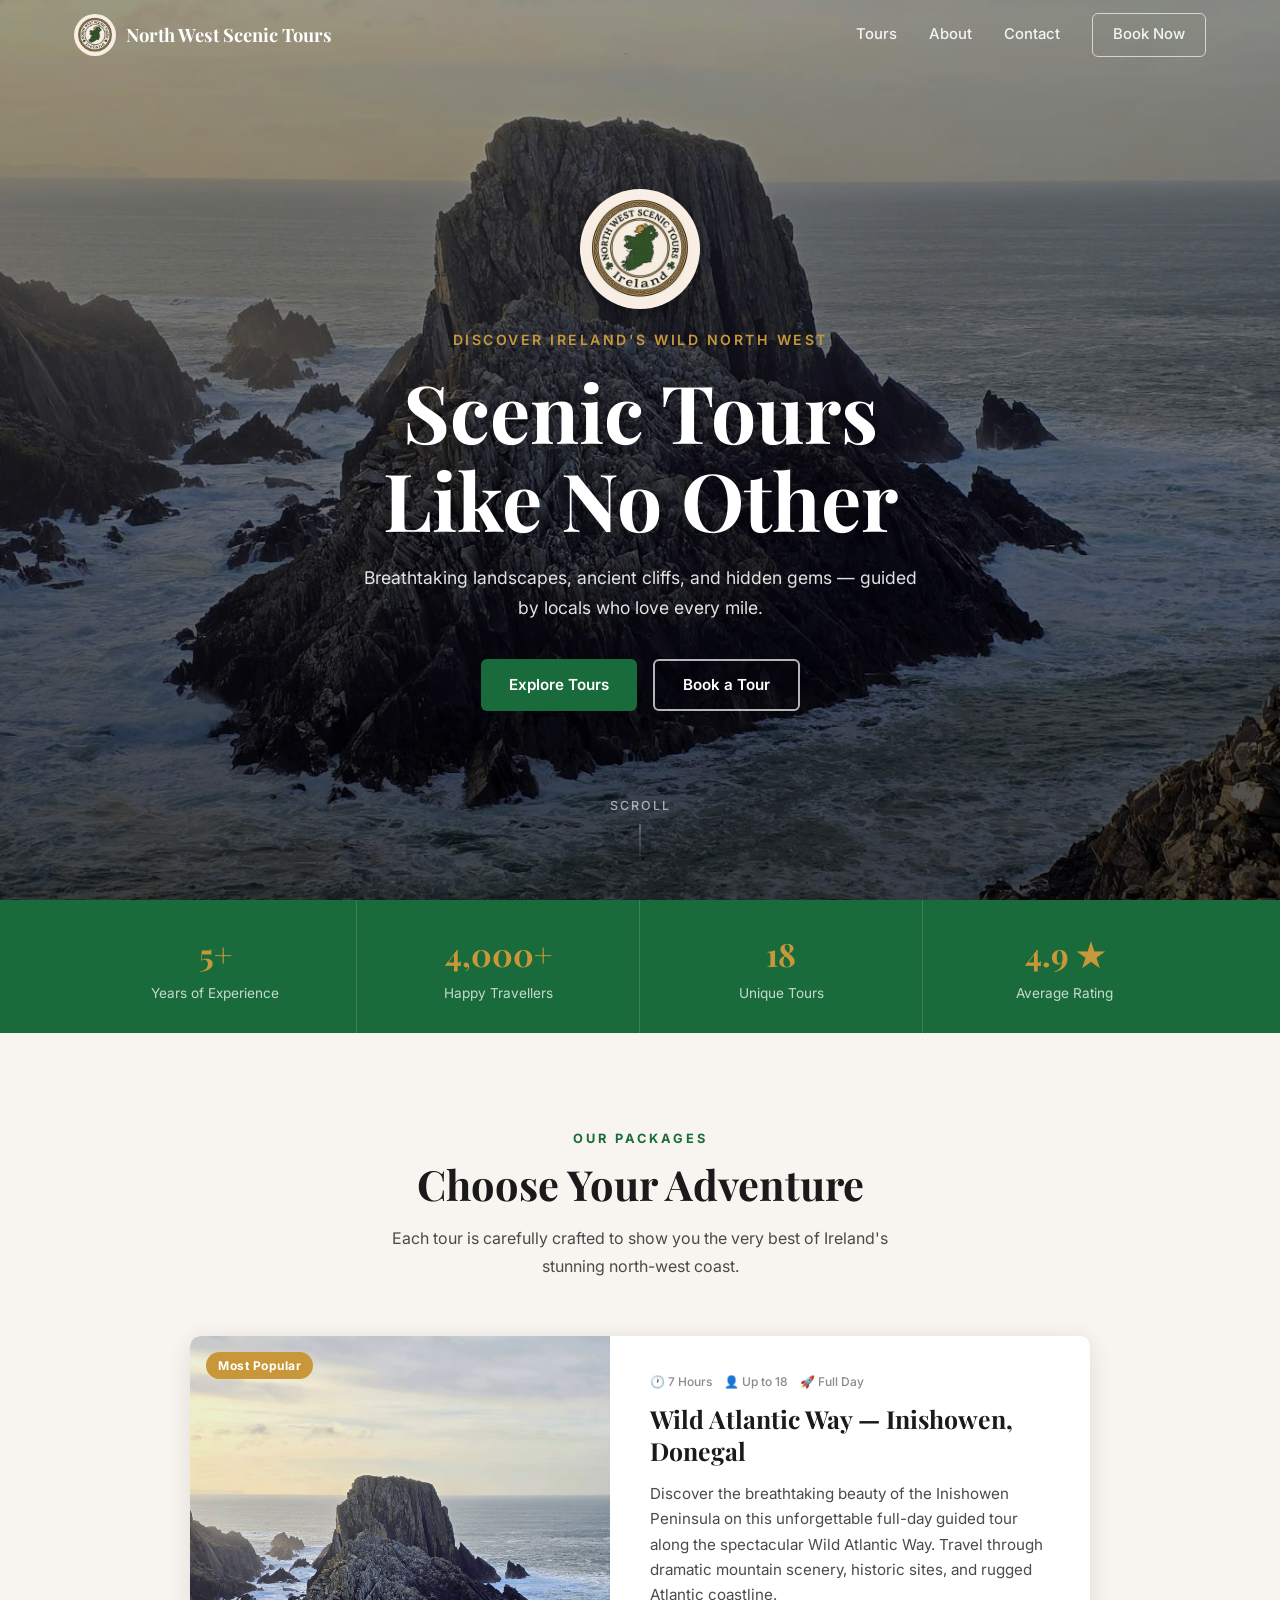
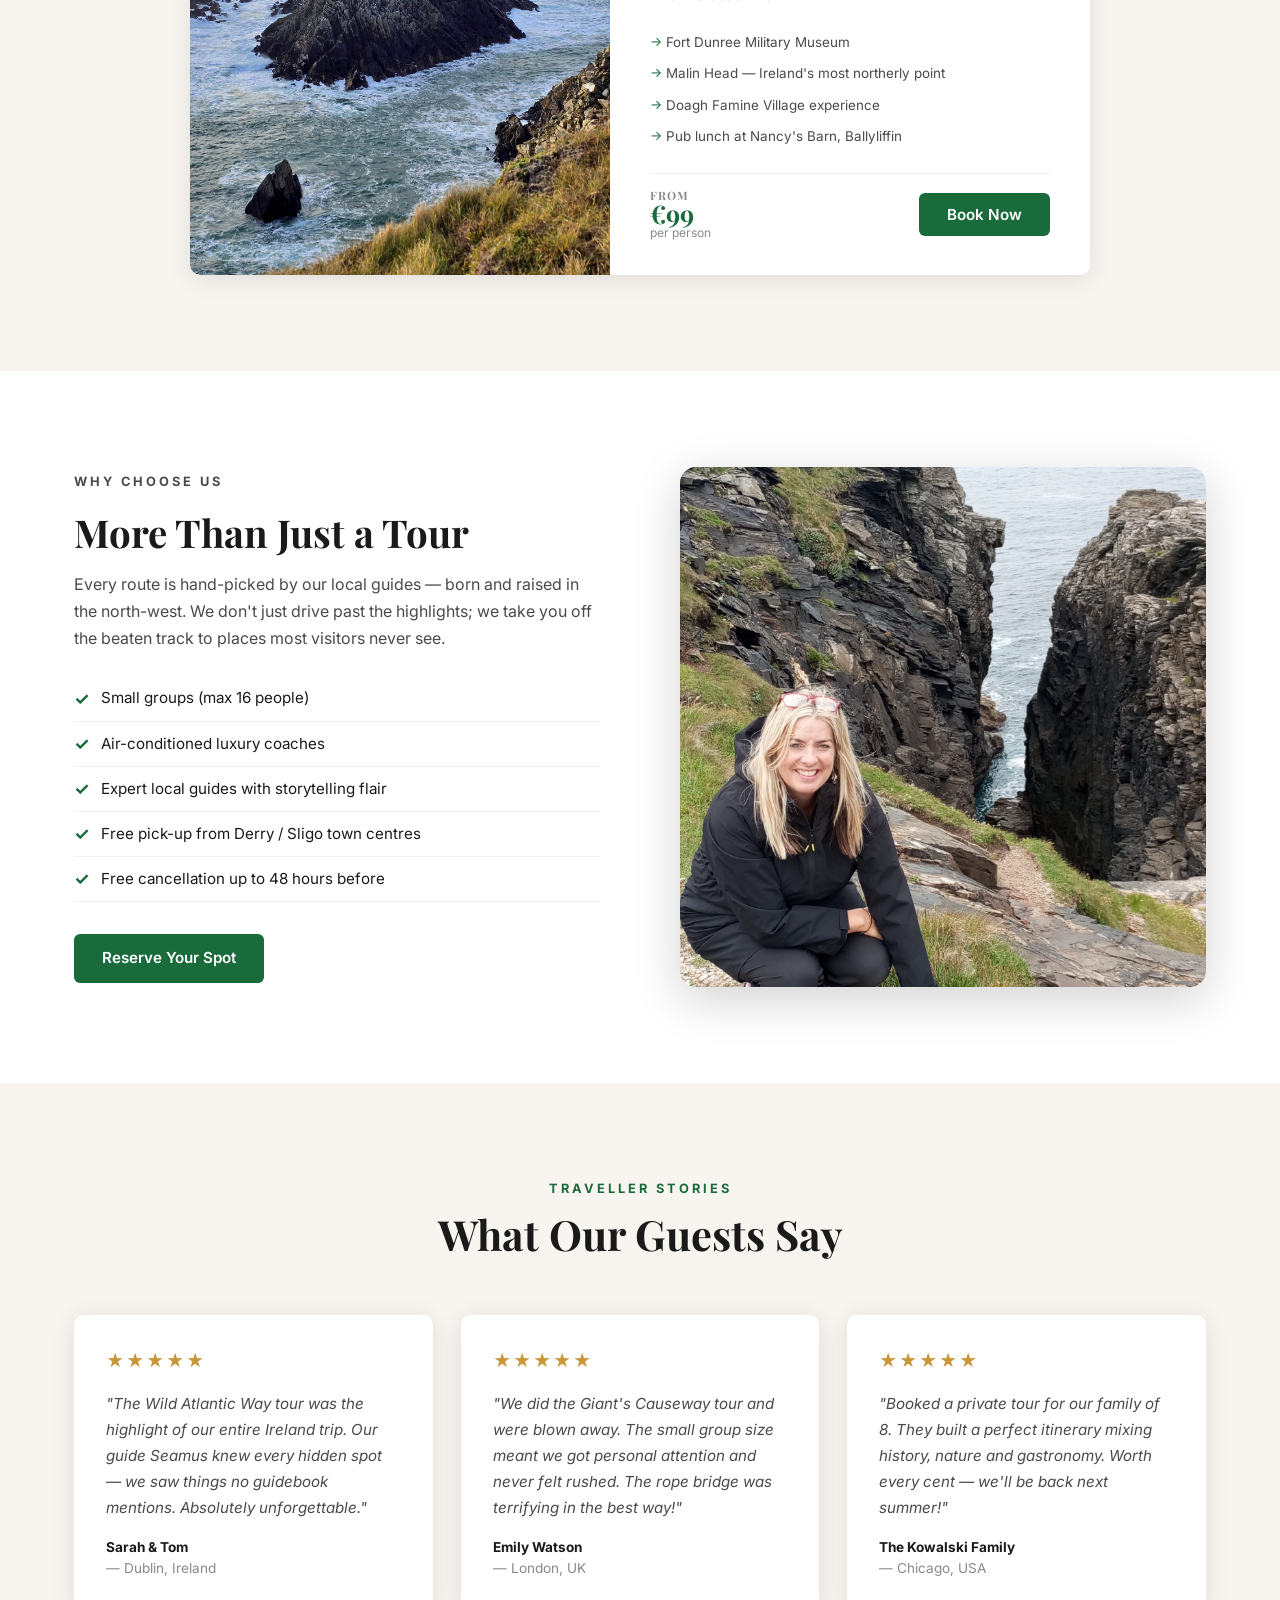
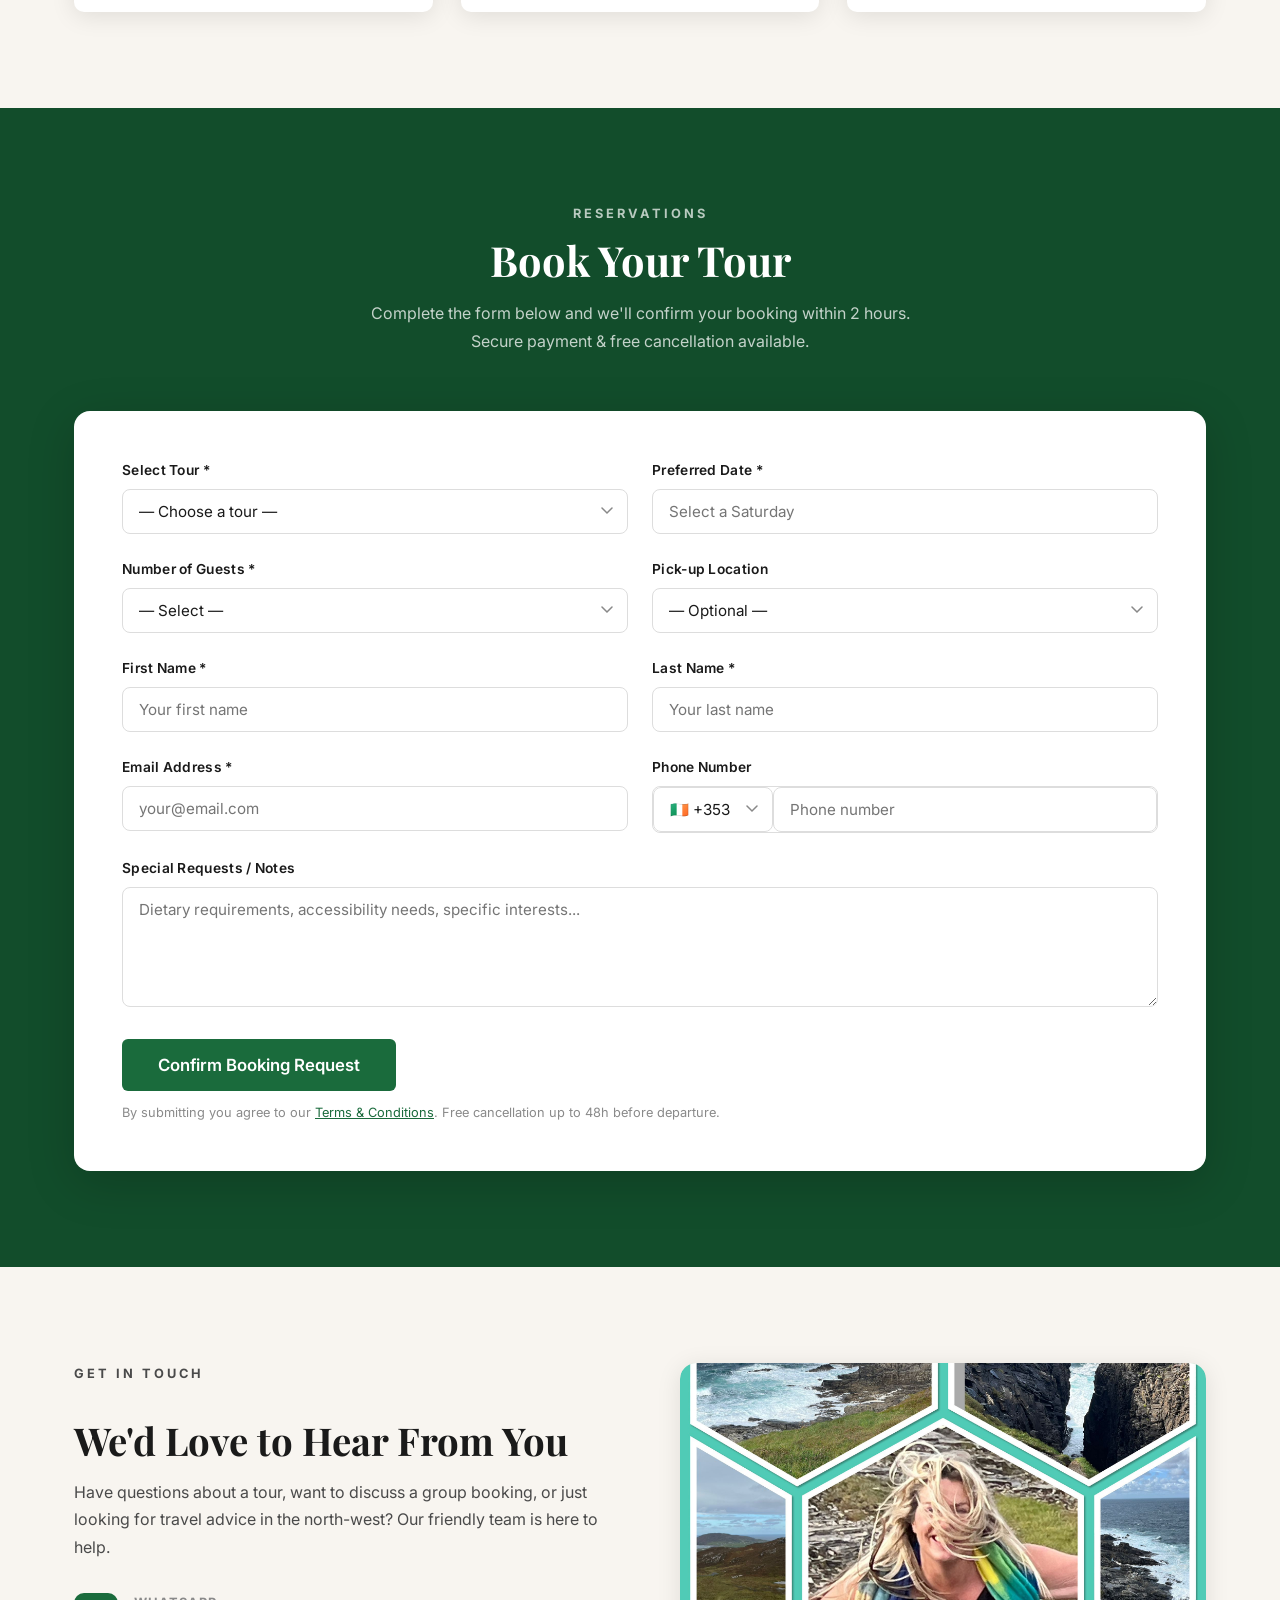
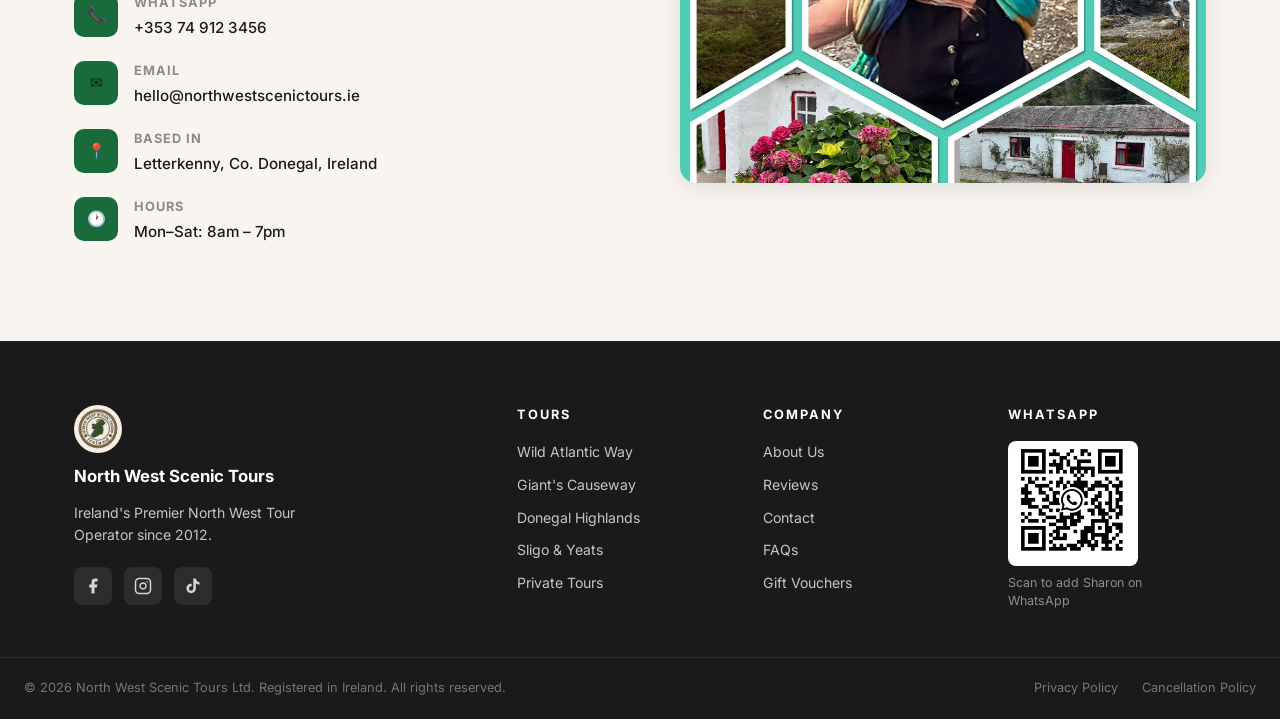
==== index.html @ 6fe03868 "Fix QR code crop to show only the QR code squares Switch from img/margin to background-image/backgro" ====
<!DOCTYPE html>
<html lang="en">
<head>
  <meta charset="UTF-8" />
  <meta name="viewport" content="width=device-width, initial-scale=1.0" />
  <title>North West Scenic Tours — Ireland</title>
  <link rel="stylesheet" href="styles.css" />
  <link rel="stylesheet" href="vendor/flatpickr.min.css" />
  <link rel="preconnect" href="https://fonts.googleapis.com" />
  <link href="https://fonts.googleapis.com/css2?family=Playfair+Display:wght@400;600;700&family=Inter:wght@300;400;500;600&display=swap" rel="stylesheet" />
</head>
<body>

  <!-- NAV -->
  <header class="nav" id="nav">
    <div class="nav__inner">
      <a class="nav__logo" href="#">
        <img src="images/figma-logo.png" alt="North West Scenic Tours logo" class="nav__logo-img" />
        North West Scenic Tours
      </a>
      <nav class="nav__links">
        <a href="#tours">Tours</a>
        <a href="#about">About</a>
        <a href="#contact">Contact</a>
        <a href="#booking" class="btn btn--sm">Book Now</a>
      </nav>
      <button class="nav__hamburger" id="hamburger" aria-label="Open menu">
        <span></span><span></span><span></span>
      </button>
    </div>
    <div class="nav__mobile" id="mobileMenu">
      <a href="#tours" onclick="closeMobile()">Tours</a>
      <a href="#about" onclick="closeMobile()">About</a>
      <a href="#contact" onclick="closeMobile()">Contact</a>
      <a href="#booking" class="btn btn--outline" onclick="closeMobile()">Book Now</a>
    </div>
  </header>

  <!-- HERO -->
  <section class="hero" id="home">
    <div class="hero__bg"></div>
    <div class="hero__overlay"></div>
    <div class="hero__content">
      <img src="images/figma-logo.png" alt="North West Scenic Tours" class="hero__logo" />
      <p class="hero__eyebrow">Discover Ireland's Wild North West</p>
      <h1 class="hero__title">Scenic Tours<br/>Like No Other</h1>
      <p class="hero__sub">Breathtaking landscapes, ancient cliffs, and hidden gems — guided by locals who love every mile.</p>
      <div class="hero__actions">
        <a href="#tours" class="btn btn--primary">Explore Tours</a>
        <a href="#booking" class="btn btn--ghost">Book a Tour</a>
      </div>
    </div>
    <div class="hero__scroll-hint">
      <span>Scroll</span>
      <div class="hero__scroll-line"></div>
    </div>
  </section>

  <!-- STATS STRIP -->
  <div class="stats">
    <div class="stats__inner">
      <div class="stats__item"><strong>5+</strong><span>Years of Experience</span></div>
      <div class="stats__item"><strong>4,000+</strong><span>Happy Travellers</span></div>
      <div class="stats__item"><strong>18</strong><span>Unique Tours</span></div>
      <div class="stats__item"><strong>4.9 ★</strong><span>Average Rating</span></div>
    </div>
  </div>

  <!-- TOURS -->
  <section class="tours" id="tours">
    <div class="container">
      <div class="section-header">
        <p class="section-eyebrow">Our Packages</p>
        <h2>Choose Your Adventure</h2>
        <p class="section-sub">Each tour is carefully crafted to show you the very best of Ireland's stunning north-west coast.</p>
      </div>

      <div class="tours__single">

        <article class="tour-card tour-card--wide" data-tour="wild-atlantic" onclick="window.location='tour.html?id=wild-atlantic'" style="cursor:pointer">
          <div class="tour-card__img" style="background-image:url('images/figma-wild-atlantic.jpg')"></div>
          <div class="tour-card__badge">Most Popular</div>
          <div class="tour-card__body">
            <div class="tour-card__meta">
              <span>&#128336; 7 Hours</span>
              <span>&#128100; Up to 18</span>
              <span>&#128640; Full Day</span>
            </div>
            <h3>Wild Atlantic Way — Inishowen, Donegal</h3>
            <p>Discover the breathtaking beauty of the Inishowen Peninsula on this unforgettable full-day guided tour along the spectacular Wild Atlantic Way. Travel through dramatic mountain scenery, historic sites, and rugged Atlantic coastline.</p>
            <ul class="tour-card__highlights">
              <li>Fort Dunree Military Museum</li>
              <li>Malin Head — Ireland's most northerly point</li>
              <li>Doagh Famine Village experience</li>
              <li>Pub lunch at Nancy's Barn, Ballyliffin</li>
            </ul>
            <div class="tour-card__footer">
              <div class="tour-card__price"><span>From</span> €99 <small>per person</small></div>
              <button class="btn btn--primary" onclick="openBooking('Wild Atlantic Way', 99)">Book Now</button>
            </div>
          </div>
        </article>

      </div>
    </div>
  </section>

  <!-- EXPERIENCE STRIP -->
  <section class="experience">
    <div class="experience__inner">
      <div class="experience__text">
        <p class="section-eyebrow">Why Choose Us</p>
        <h2>More Than Just a Tour</h2>
        <p>Every route is hand-picked by our local guides — born and raised in the north-west. We don't just drive past the highlights; we take you off the beaten track to places most visitors never see.</p>
        <ul class="experience__list">
          <li><span>&#10003;</span> Small groups (max 16 people)</li>
          <li><span>&#10003;</span> Air-conditioned luxury coaches</li>
          <li><span>&#10003;</span> Expert local guides with storytelling flair</li>
          <li><span>&#10003;</span> Free pick-up from Derry / Sligo town centres</li>
          <li><span>&#10003;</span> Free cancellation up to 48 hours before</li>
        </ul>
        <a href="#booking" class="btn btn--primary">Reserve Your Spot</a>
      </div>
      <div class="experience__img"></div>
    </div>
  </section>

  <!-- TESTIMONIALS -->
  <section class="testimonials" id="reviews">
    <div class="container">
      <div class="section-header">
        <p class="section-eyebrow">Traveller Stories</p>
        <h2>What Our Guests Say</h2>
      </div>
      <div class="testimonials__grid">
        <blockquote class="testimonial">
          <div class="testimonial__stars">&#9733;&#9733;&#9733;&#9733;&#9733;</div>
          <p>"The Wild Atlantic Way tour was the highlight of our entire Ireland trip. Our guide Seamus knew every hidden spot — we saw things no guidebook mentions. Absolutely unforgettable."</p>
          <footer><strong>Sarah &amp; Tom</strong> — Dublin, Ireland</footer>
        </blockquote>
        <blockquote class="testimonial">
          <div class="testimonial__stars">&#9733;&#9733;&#9733;&#9733;&#9733;</div>
          <p>"We did the Giant's Causeway tour and were blown away. The small group size meant we got personal attention and never felt rushed. The rope bridge was terrifying in the best way!"</p>
          <footer><strong>Emily Watson</strong> — London, UK</footer>
        </blockquote>
        <blockquote class="testimonial">
          <div class="testimonial__stars">&#9733;&#9733;&#9733;&#9733;&#9733;</div>
          <p>"Booked a private tour for our family of 8. They built a perfect itinerary mixing history, nature and gastronomy. Worth every cent — we'll be back next summer!"</p>
          <footer><strong>The Kowalski Family</strong> — Chicago, USA</footer>
        </blockquote>
      </div>
    </div>
  </section>

  <!-- BOOKING -->
  <section class="booking-section" id="booking">
    <div class="container">
      <div class="section-header section-header--light">
        <p class="section-eyebrow">Reservations</p>
        <h2>Book Your Tour</h2>
        <p class="section-sub">Complete the form below and we'll confirm your booking within 2 hours. Secure payment &amp; free cancellation available.</p>
      </div>
      <form class="booking-form" id="bookingForm" name="booking" method="POST" action="/thankyou.html" data-netlify="true">
        <input type="hidden" name="form-name" value="booking">
        <div class="booking-form__grid">

          <div class="form-group">
            <label for="tourSelect">Select Tour *</label>
            <select id="tourSelect" name="tour" required onchange="updatePrice()">
              <option value="">— Choose a tour —</option>
              <option value="Wild Atlantic Way|99">Wild Atlantic Way — €99/person</option>
              <option value="Malin Head|99">Malin Head — €99/person</option>
            </select>
          </div>

          <div class="form-group">
            <label for="tourDate">Preferred Date *</label>
            <input type="text" id="tourDate" name="date" placeholder="Select a Saturday" required />
          </div>

          <div class="form-group">
            <label for="guests">Number of Guests *</label>
            <select id="guests" name="guests" required onchange="updatePrice()">
              <option value="">— Select —</option>
              <option value="1">1 person</option>
              <option value="2">2 people</option>
              <option value="3">3 people</option>
              <option value="4">4 people</option>
              <option value="5">5 people</option>
              <option value="6">6 people</option>
              <option value="7">7 people</option>
              <option value="8">8 people</option>
              <option value="9+">9+ people (contact us)</option>
            </select>
          </div>

          <div class="form-group">
            <label for="pickup">Pick-up Location</label>
            <select id="pickup" name="pickup">
              <option value="">— Optional —</option>
              <option>Derry / Londonderry City Centre</option>
              <option>Sligo Town Centre</option>
              <option>Donegal Town</option>
              <option>Letterkenny Town Centre</option>
              <option>Hotel / B&amp;B (specify in notes)</option>
            </select>
          </div>

          <div class="form-group">
            <label for="firstName">First Name *</label>
            <input type="text" id="firstName" name="firstName" placeholder="Your first name" required />
          </div>

          <div class="form-group">
            <label for="lastName">Last Name *</label>
            <input type="text" id="lastName" name="lastName" placeholder="Your last name" required />
          </div>

          <div class="form-group">
            <label for="email">Email Address *</label>
            <input type="email" id="email" name="email" placeholder="your@email.com" required />
          </div>

          <div class="form-group">
            <label for="phoneNumber">Phone Number</label>
            <div class="phone-input">
              <select class="phone-input__dial" id="phoneDial" aria-label="Country code">
                <option value="+353">🇮🇪 +353</option>
                <option value="+44">🇬🇧 +44</option>
                <option value="+1">🇺🇸 +1</option>
                <option value="+1">🇨🇦 +1</option>
                <option value="+61">🇦🇺 +61</option>
                <option value="+64">🇳🇿 +64</option>
                <option value="+33">🇫🇷 +33</option>
                <option value="+49">🇩🇪 +49</option>
                <option value="+31">🇳🇱 +31</option>
                <option value="+32">🇧🇪 +32</option>
                <option value="+34">🇪🇸 +34</option>
                <option value="+39">🇮🇹 +39</option>
                <option value="+351">🇵🇹 +351</option>
                <option value="+46">🇸🇪 +46</option>
                <option value="+47">🇳🇴 +47</option>
                <option value="+45">🇩🇰 +45</option>
                <option value="+358">🇫🇮 +358</option>
                <option value="+41">🇨🇭 +41</option>
                <option value="+43">🇦🇹 +43</option>
                <option value="+48">🇵🇱 +48</option>
                <option value="+420">🇨🇿 +420</option>
                <option value="+36">🇭🇺 +36</option>
                <option value="+7">🇷🇺 +7</option>
                <option value="+81">🇯🇵 +81</option>
                <option value="+86">🇨🇳 +86</option>
                <option value="+91">🇮🇳 +91</option>
                <option value="+55">🇧🇷 +55</option>
                <option value="+27">🇿🇦 +27</option>
              </select>
              <input class="phone-input__number" type="tel" id="phoneNumber" name="phone" placeholder="Phone number" />
            </div>
          </div>

          <div class="form-group form-group--full">
            <label for="notes">Special Requests / Notes</label>
            <textarea id="notes" name="notes" rows="4" placeholder="Dietary requirements, accessibility needs, specific interests..."></textarea>
          </div>

        </div>

        <div class="booking-form__summary" id="priceSummary" style="display:none">
          <div class="price-summary">
            <span class="price-summary__label">Estimated Total</span>
            <span class="price-summary__price" id="priceDisplay">€0</span>
          </div>
          <p class="price-summary__note">Final price confirmed in booking email. 20% deposit required to secure your date.</p>
        </div>

        <div class="booking-form__actions">
          <button type="submit" class="btn btn--primary btn--lg">Confirm Booking Request</button>
          <p class="booking-form__terms">By submitting you agree to our <a href="#">Terms &amp; Conditions</a>. Free cancellation up to 48h before departure.</p>
        </div>
      </form>
    </div>
  </section>

  <!-- CONTACT -->
  <section class="contact" id="contact">
    <div class="container contact__inner">
      <div>
        <p class="section-eyebrow">Get In Touch</p>
        <h2>We'd Love to Hear From You</h2>
        <p>Have questions about a tour, want to discuss a group booking, or just looking for travel advice in the north-west? Our friendly team is here to help.</p>
        <div class="contact__details">
          <div class="contact__item">
            <span class="contact__icon">&#128222;</span>
            <div>
              <strong>WhatsApp</strong>
              <a href="tel:+35374912345">+353 74 912 3456</a>
            </div>
          </div>
          <div class="contact__item">
            <span class="contact__icon">&#9993;</span>
            <div>
              <strong>Email</strong>
              <a href="mailto:hello@northwestscenictours.ie">hello@northwestscenictours.ie</a>
            </div>
          </div>
          <div class="contact__item">
            <span class="contact__icon">&#128205;</span>
            <div>
              <strong>Based In</strong>
              <span>Letterkenny, Co. Donegal, Ireland</span>
            </div>
          </div>
          <div class="contact__item">
            <span class="contact__icon">&#128336;</span>
            <div>
              <strong>Hours</strong>
              <span>Mon–Sat: 8am – 7pm</span>
            </div>
          </div>
        </div>
      </div>
      <div class="contact__map">
        <img src="images/figma-contact-map.png" alt="Map of Letterkenny, Co. Donegal" style="width:100%;height:100%;object-fit:cover;border-radius:16px;display:block;" />
      </div>
    </div>
  </section>

  <!-- FOOTER -->
  <footer class="footer">
    <div class="container footer__inner">
      <div class="footer__brand">
        <img src="images/figma-logo.png" alt="North West Scenic Tours" class="footer__logo" />
        <strong>North West Scenic Tours</strong>
        <p>Ireland's Premier North West Tour Operator since 2012.</p>
        <div class="footer__social">
          <a href="https://www.facebook.com/Northwestscenictours1" aria-label="Facebook" target="_blank" rel="noopener">
            <svg xmlns="http://www.w3.org/2000/svg" width="18" height="18" viewBox="0 0 24 24" fill="currentColor"><path d="M18 2h-3a5 5 0 0 0-5 5v3H7v4h3v8h4v-8h3l1-4h-4V7a1 1 0 0 1 1-1h3z"/></svg>
          </a>
          <a href="https://www.instagram.com/northwestscenictours/" aria-label="Instagram" target="_blank" rel="noopener">
            <svg xmlns="http://www.w3.org/2000/svg" width="18" height="18" viewBox="0 0 24 24" fill="none" stroke="currentColor" stroke-width="2" stroke-linecap="round" stroke-linejoin="round"><rect x="2" y="2" width="20" height="20" rx="5" ry="5"/><path d="M16 11.37A4 4 0 1 1 12.63 8 4 4 0 0 1 16 11.37z"/><line x1="17.5" y1="6.5" x2="17.51" y2="6.5"/></svg>
          </a>
          <a href="https://www.tiktok.com/@sharonmulhern7" aria-label="TikTok" target="_blank" rel="noopener">
            <svg xmlns="http://www.w3.org/2000/svg" width="18" height="18" viewBox="0 0 24 24" fill="currentColor"><path d="M19.59 6.69a4.83 4.83 0 0 1-3.77-4.25V2h-3.45v13.67a2.89 2.89 0 0 1-2.88 2.5 2.89 2.89 0 0 1-2.89-2.89 2.89 2.89 0 0 1 2.89-2.89c.28 0 .54.04.79.1V9.01a6.33 6.33 0 0 0-.79-.05 6.34 6.34 0 0 0-6.34 6.34 6.34 6.34 0 0 0 6.34 6.34 6.34 6.34 0 0 0 6.33-6.34V8.69a8.17 8.17 0 0 0 4.78 1.52V6.75a4.85 4.85 0 0 1-1.01-.06z"/></svg>
          </a>
        </div>
      </div>
      <div class="footer__links">
        <h4>Tours</h4>
        <a href="#tours">Wild Atlantic Way</a>
        <a href="#tours">Giant's Causeway</a>
        <a href="#tours">Donegal Highlands</a>
        <a href="#tours">Sligo &amp; Yeats</a>
        <a href="#tours">Private Tours</a>
      </div>
      <div class="footer__links">
        <h4>Company</h4>
        <a href="#about">About Us</a>
        <a href="#reviews">Reviews</a>
        <a href="#contact">Contact</a>
        <a href="#">FAQs</a>
        <a href="#">Gift Vouchers</a>
      </div>
      <div class="footer__links">
        <h4>WhatsApp</h4>
        <div class="footer__qr-wrap" role="img" aria-label="WhatsApp QR code for Sharon Mulhern"></div>
        <p class="footer__qr-caption">Scan to add Sharon on WhatsApp</p>
      </div>
    </div>
    <div class="footer__bottom">
      <p>&copy; 2026 North West Scenic Tours Ltd. Registered in Ireland. All rights reserved.</p>
      <div class="footer__bottom-links">
        <a href="#">Privacy Policy</a>
        <a href="#">Cancellation Policy</a>
      </div>
    </div>
  </footer>

  <!-- BOOKING MODAL -->
  <div class="modal-overlay" id="modalOverlay" onclick="closeModal()"></div>
  <div class="modal" id="bookingModal">
    <button class="modal__close" onclick="closeModal()">&times;</button>
    <h3 id="modalTitle">Book Tour</h3>
    <p id="modalDesc">You're booking: <strong id="modalTourName"></strong></p>
    <p>Scroll down to complete your booking details.</p>
    <a href="#booking" class="btn btn--primary" onclick="closeModal()">Go to Booking Form</a>
  </div>

  <!-- SUCCESS TOAST -->
  <div class="toast" id="toast">
    <span>&#10003;</span> Booking request sent! We'll confirm within 2 hours.
  </div>

  <script src="vendor/flatpickr.min.js"></script>
  <script src="calendar.js"></script>
  <script src="app.js"></script>
</body>
</html>
---- styles.css ----
/* ===== RESET & BASE ===== */
*, *::before, *::after { box-sizing: border-box; margin: 0; padding: 0; }

:root {
  --green:   #1a6b3c;
  --green-d: #124d2b;
  --green-l: #2a8c52;
  --gold:    #c8973a;
  --cream:   #f8f5f0;
  --dark:    #1a1a1a;
  --mid:     #4a4a4a;
  --light:   #8a8a8a;
  --white:   #ffffff;
  --radius:  10px;
  --shadow:  0 4px 24px rgba(0,0,0,.10);
  --shadow-lg: 0 12px 48px rgba(0,0,0,.18);
  font-size: 16px;
}

html { scroll-behavior: smooth; }

body {
  font-family: 'Inter', sans-serif;
  color: var(--dark);
  background: var(--white);
  line-height: 1.6;
  overflow-x: hidden;
}

a { color: inherit; text-decoration: none; }
img { max-width: 100%; display: block; }
button { cursor: pointer; font-family: inherit; border: none; background: none; }
ul { list-style: none; }

.container {
  max-width: 1180px;
  margin: 0 auto;
  padding: 0 24px;
}

/* ===== BUTTONS ===== */
.btn {
  display: inline-flex;
  align-items: center;
  justify-content: center;
  padding: 12px 28px;
  border-radius: 6px;
  font-weight: 600;
  font-size: .95rem;
  transition: all .2s ease;
  gap: 8px;
  white-space: nowrap;
}
.btn--primary {
  background: var(--green);
  color: var(--white);
}
.btn--primary:hover { background: var(--green-l); transform: translateY(-1px); box-shadow: 0 6px 20px rgba(26,107,60,.3); }
.btn--ghost {
  background: transparent;
  color: var(--white);
  border: 2px solid rgba(255,255,255,.7);
}
.btn--ghost:hover { background: rgba(255,255,255,.15); border-color: white; }
.btn--outline {
  background: transparent;
  color: var(--green);
  border: 2px solid var(--green);
}
.btn--outline:hover { background: var(--green); color: white; }
.btn--sm { padding: 9px 20px; font-size: .88rem; }
.btn--lg { padding: 16px 36px; font-size: 1.05rem; }

/* ===== NAV ===== */
.nav {
  position: fixed;
  top: 0; left: 0; right: 0;
  z-index: 1000;
  transition: background .3s, box-shadow .3s;
}
.nav.scrolled {
  background: rgba(255,255,255,.97);
  box-shadow: 0 2px 16px rgba(0,0,0,.08);
}
.nav.scrolled .nav__links a { color: var(--dark); }
.nav.scrolled .nav__logo { color: var(--dark); }
.nav__inner {
  max-width: 1180px;
  margin: 0 auto;
  padding: 0 24px;
  height: 70px;
  display: flex;
  align-items: center;
  justify-content: space-between;
}
.nav__logo {
  display: flex;
  align-items: center;
  gap: 10px;
  font-family: 'Playfair Display', serif;
  font-weight: 700;
  font-size: 1.15rem;
  color: white;
  letter-spacing: 0;
}
.nav__logo-icon { color: var(--gold); font-size: 1.2rem; }
.nav__logo-img {
  width: 42px;
  height: 42px;
  border-radius: 50%;
  object-fit: cover;
  flex-shrink: 0;
}
.nav__links {
  display: flex;
  align-items: center;
  gap: 32px;
}
.nav__links a {
  color: rgba(255,255,255,.9);
  font-size: .93rem;
  font-weight: 500;
  transition: color .2s;
}
.nav__links a:hover { color: var(--gold); }
.nav.scrolled .nav__links a:hover { color: var(--green); }
.nav__links .btn--sm {
  border: 1px solid rgba(255,255,255,.65);
  color: rgba(255,255,255,.9);
  border-radius: 6px;
}
.nav__links .btn--sm:hover { border-color: white; color: white; background: rgba(255,255,255,.1); }
.nav.scrolled .nav__links .btn--sm { border-color: var(--green); color: var(--green); }
.nav.scrolled .nav__links .btn--sm:hover { background: var(--green); color: white; }
.nav__hamburger {
  display: none;
  flex-direction: column;
  gap: 5px;
  padding: 4px;
}
.nav__hamburger span {
  display: block;
  width: 24px;
  height: 2px;
  background: white;
  border-radius: 2px;
  transition: background .2s;
}
.nav.scrolled .nav__hamburger span { background: var(--dark); }
.nav__mobile {
  display: none;
  flex-direction: column;
  background: white;
  padding: 16px 24px 24px;
  gap: 4px;
  border-top: 1px solid #eee;
}
.nav__mobile a {
  padding: 10px 0;
  font-weight: 500;
  color: var(--dark);
  border-bottom: 1px solid #f0f0f0;
}
.nav__mobile.open { display: flex; }

/* ===== HERO ===== */
.hero {
  position: relative;
  height: 100vh;
  min-height: 600px;
  display: flex;
  align-items: center;
  justify-content: center;
  text-align: center;
  color: white;
  overflow: hidden;
}
.hero__bg {
  position: absolute;
  inset: 0;
  background-image: url('images/figma-wild-atlantic.jpg');
  background-size: cover;
  background-position: center 40%;
  transform: scale(1.05);
  transition: transform 8s ease;
  animation: heroZoom 12s ease-in-out infinite alternate;
}
@keyframes heroZoom {
  from { transform: scale(1.05); }
  to   { transform: scale(1.12); }
}
.hero__overlay {
  position: absolute;
  inset: 0;
  background: linear-gradient(
    to bottom,
    rgba(0,0,0,.35) 0%,
    rgba(0,0,0,.55) 60%,
    rgba(0,0,0,.7) 100%
  );
}
.hero__content {
  position: relative;
  z-index: 1;
  max-width: 760px;
  padding: 0 24px;
}
.hero__logo {
  width: 120px;
  height: 120px;
  border-radius: 50%;
  object-fit: cover;
  margin: 0 auto 20px;
  display: block;
  box-shadow: 0 4px 20px rgba(0,0,0,.4);
}
.hero__eyebrow {
  font-size: .88rem;
  font-weight: 600;
  letter-spacing: 2.5px;
  text-transform: uppercase;
  color: var(--gold);
  margin-bottom: 16px;
}
.hero__title {
  font-family: 'Playfair Display', serif;
  font-size: clamp(2.8rem, 7vw, 5rem);
  font-weight: 700;
  line-height: 1.1;
  margin-bottom: 20px;
  text-shadow: 0 2px 20px rgba(0,0,0,.4);
}
.hero__sub {
  font-size: 1.1rem;
  line-height: 1.7;
  color: rgba(255,255,255,.88);
  max-width: 560px;
  margin: 0 auto 36px;
}
.hero__actions {
  display: flex;
  gap: 16px;
  justify-content: center;
  flex-wrap: wrap;
}
.hero__scroll-hint {
  position: absolute;
  bottom: 36px;
  left: 50%;
  transform: translateX(-50%);
  display: flex;
  flex-direction: column;
  align-items: center;
  gap: 8px;
  font-size: .78rem;
  font-weight: 500;
  letter-spacing: 2px;
  text-transform: uppercase;
  color: rgba(255,255,255,.6);
  z-index: 1;
}
.hero__scroll-line {
  width: 1px;
  height: 40px;
  background: linear-gradient(to bottom, rgba(255,255,255,.5), transparent);
  animation: scrollPulse 2s ease infinite;
}
@keyframes scrollPulse {
  0%, 100% { opacity: 1; transform: scaleY(1); }
  50% { opacity: .4; transform: scaleY(.7); }
}

/* ===== STATS ===== */
.stats {
  background: var(--green);
  color: white;
}
.stats__inner {
  max-width: 1180px;
  margin: 0 auto;
  padding: 0 24px;
  display: grid;
  grid-template-columns: repeat(4, 1fr);
  divide-columns: 1px solid rgba(255,255,255,.15);
}
.stats__item {
  padding: 28px 24px;
  text-align: center;
  border-right: 1px solid rgba(255,255,255,.15);
}
.stats__item:last-child { border-right: none; }
.stats__item strong {
  display: block;
  font-family: 'Playfair Display', serif;
  font-size: 2rem;
  font-weight: 700;
  color: var(--gold);
}
.stats__item span {
  font-size: .85rem;
  color: rgba(255,255,255,.75);
  margin-top: 4px;
  display: block;
}

/* ===== SECTION HEADERS ===== */
.section-header {
  text-align: center;
  margin-bottom: 56px;
}
.section-header--light { color: white; }
.section-header--light .section-eyebrow { color: rgba(255,255,255,.7); }
.section-eyebrow {
  font-size: .8rem;
  font-weight: 700;
  letter-spacing: 3px;
  text-transform: uppercase;
  color: var(--green);
  margin-bottom: 10px;
}
.section-header h2 {
  font-family: 'Playfair Display', serif;
  font-size: clamp(1.8rem, 4vw, 2.6rem);
  font-weight: 700;
  margin-bottom: 16px;
  line-height: 1.2;
}
.section-sub {
  font-size: 1rem;
  color: var(--mid);
  max-width: 560px;
  margin: 0 auto;
  line-height: 1.7;
}
.section-header--light .section-sub { color: rgba(255,255,255,.75); }

/* ===== TOURS ===== */
.tours {
  padding: 96px 0;
  background: var(--cream);
}
.tours__grid {
  display: grid;
  grid-template-columns: repeat(3, 1fr);
  gap: 28px;
}
.tours__single {
  max-width: 900px;
  margin: 0 auto;
}
.tour-card.tour-card--wide {
  flex-direction: row;
}
.tour-card.tour-card--wide .tour-card__img {
  width: 420px;
  min-width: 420px;
  min-height: 320px;
  height: auto;
  border-radius: var(--radius) 0 0 var(--radius);
}
.tour-card.tour-card--wide .tour-card__body {
  padding: 36px 40px;
}
.tour-card.tour-card--wide .tour-card__body h3 {
  font-size: 1.55rem;
  margin-bottom: 14px;
}
.tour-card.tour-card--wide .tour-card__body p {
  font-size: .95rem;
  margin-bottom: 20px;
}
@media (max-width: 768px) {
  .tour-card.tour-card--wide { flex-direction: column; }
  .tour-card.tour-card--wide .tour-card__img { width: 100%; min-width: 0; height: 220px; min-height: 0; border-radius: var(--radius) var(--radius) 0 0; }
  .tour-card.tour-card--wide .tour-card__body { padding: 24px; }
}
.tour-card {
  background: white;
  border-radius: var(--radius);
  overflow: hidden;
  box-shadow: var(--shadow);
  transition: transform .25s ease, box-shadow .25s ease;
  position: relative;
  display: flex;
  flex-direction: column;
}
.tour-card:hover { transform: translateY(-6px); box-shadow: var(--shadow-lg); }
.tour-card__img {
  height: 200px;
  background-size: cover;
  background-position: center;
  background-color: #c8d8c8;
}
.tour-card__img--dark { background: linear-gradient(135deg, var(--green-d), var(--green)); }
.tour-card__badge {
  position: absolute;
  top: 16px;
  left: 16px;
  background: var(--gold);
  color: white;
  font-size: .75rem;
  font-weight: 700;
  padding: 4px 12px;
  border-radius: 20px;
  letter-spacing: .5px;
}
.tour-card__body {
  padding: 24px;
  display: flex;
  flex-direction: column;
  flex: 1;
}
.tour-card__meta {
  display: flex;
  gap: 12px;
  flex-wrap: wrap;
  margin-bottom: 12px;
}
.tour-card__meta span {
  font-size: .75rem;
  color: var(--light);
  font-weight: 500;
}
.tour-card__body h3 {
  font-family: 'Playfair Display', serif;
  font-size: 1.25rem;
  margin-bottom: 10px;
  line-height: 1.3;
}
.tour-card__body p {
  font-size: .9rem;
  color: var(--mid);
  line-height: 1.65;
  margin-bottom: 16px;
}
.tour-card__highlights {
  margin-bottom: 20px;
  flex: 1;
}
.tour-card__highlights li {
  font-size: .84rem;
  color: var(--mid);
  padding: 5px 0;
  padding-left: 16px;
  position: relative;
}
.tour-card__highlights li::before {
  content: '→';
  position: absolute;
  left: 0;
  color: var(--green);
  font-size: .8rem;
}
.tour-card__footer {
  display: flex;
  align-items: center;
  justify-content: space-between;
  padding-top: 16px;
  border-top: 1px solid #f0f0f0;
  gap: 12px;
}
.tour-card__price {
  display: flex;
  flex-direction: column;
}
.tour-card__price span {
  font-size: .72rem;
  color: var(--light);
  text-transform: uppercase;
  letter-spacing: 1px;
}
.tour-card__price {
  font-family: 'Playfair Display', serif;
  font-size: 1.6rem;
  font-weight: 700;
  color: var(--green);
  line-height: 1;
}
.tour-card__price small {
  font-family: 'Inter', sans-serif;
  font-size: .75rem;
  font-weight: 400;
  color: var(--light);
}

/* ===== EXPERIENCE ===== */
.experience {
  padding: 96px 0;
  background: white;
}
.experience__inner {
  max-width: 1180px;
  margin: 0 auto;
  padding: 0 24px;
  display: grid;
  grid-template-columns: 1fr 1fr;
  gap: 80px;
  align-items: center;
}
.experience__text .section-header { text-align: left; margin-bottom: 24px; }
.experience__text h2 {
  font-family: 'Playfair Display', serif;
  font-size: clamp(1.8rem, 3.5vw, 2.4rem);
  margin-bottom: 16px;
  line-height: 1.2;
}
.experience__text p { color: var(--mid); margin-bottom: 16px; line-height: 1.7; }
.experience__list {
  margin: 24px 0 32px;
}
.experience__list li {
  padding: 8px 0;
  font-size: .95rem;
  display: flex;
  align-items: center;
  gap: 12px;
  border-bottom: 1px solid #f0f0f0;
}
.experience__list li span {
  color: var(--green);
  font-weight: 700;
  font-size: 1.1rem;
  flex-shrink: 0;
}
.experience__img {
  height: 520px;
  border-radius: 16px;
  background-image: url('images/figma-why-choose-us.jpg');
  background-size: cover;
  background-position: center;
  box-shadow: var(--shadow-lg);
}

/* ===== TESTIMONIALS ===== */
.testimonials {
  padding: 96px 0;
  background: var(--cream);
}
.testimonials__grid {
  display: grid;
  grid-template-columns: repeat(3, 1fr);
  gap: 28px;
}
.testimonial {
  background: white;
  border-radius: var(--radius);
  padding: 32px;
  box-shadow: var(--shadow);
  display: flex;
  flex-direction: column;
  gap: 16px;
}
.testimonial__stars { color: var(--gold); font-size: 1.1rem; letter-spacing: 2px; }
.testimonial p { font-size: .95rem; color: var(--mid); line-height: 1.7; font-style: italic; flex: 1; }
.testimonial footer { font-size: .85rem; color: var(--light); font-style: normal; }
.testimonial footer strong { color: var(--dark); display: block; }

/* ===== ABOUT ===== */
.about { padding: 96px 0; background: white; }
.about__inner {
  display: grid;
  grid-template-columns: 1fr 1fr;
  gap: 80px;
  align-items: center;
}
.about__img {
  height: 480px;
  border-radius: 16px;
  background-image: url('images/figma-why-choose-us.jpg');
  background-size: cover;
  background-position: center;
  box-shadow: var(--shadow-lg);
  position: relative;
}
.about__img::after {
  content: '';
  position: absolute;
  bottom: -16px;
  right: -16px;
  width: 60%;
  height: 60%;
  border: 3px solid var(--gold);
  border-radius: 12px;
  z-index: -1;
}
.about__text .section-eyebrow { margin-bottom: 10px; }
.about__text h2 {
  font-family: 'Playfair Display', serif;
  font-size: clamp(1.8rem, 3.5vw, 2.4rem);
  margin-bottom: 20px;
  line-height: 1.2;
}
.about__text p { color: var(--mid); line-height: 1.7; margin-bottom: 16px; }
.about__certs {
  margin-top: 24px;
  display: flex;
  flex-direction: column;
  gap: 10px;
}
.about__certs span {
  font-size: .87rem;
  color: var(--mid);
  font-weight: 500;
}

/* ===== BOOKING SECTION ===== */
.booking-section {
  padding: 96px 0;
  background: var(--green-d);
  color: white;
}
.booking-form {
  background: white;
  border-radius: 16px;
  padding: 48px;
  box-shadow: var(--shadow-lg);
}
.booking-form__grid {
  display: grid;
  grid-template-columns: 1fr 1fr;
  gap: 24px;
}
.form-group { display: flex; flex-direction: column; gap: 8px; }
.form-group--full { grid-column: 1 / -1; }
.form-group label {
  font-size: .86rem;
  font-weight: 600;
  color: var(--dark);
  letter-spacing: .3px;
}
.form-group input,
.form-group select,
.form-group textarea {
  padding: 12px 16px;
  border: 1.5px solid #ddd;
  border-radius: 8px;
  font-size: .95rem;
  font-family: inherit;
  color: var(--dark);
  background: white;
  transition: border-color .2s, box-shadow .2s;
  outline: none;
  -webkit-appearance: none;
}
.form-group input:focus,
.form-group select:focus,
.form-group textarea:focus {
  border-color: var(--green);
  box-shadow: 0 0 0 3px rgba(26,107,60,.1);
}
.form-group textarea { resize: vertical; min-height: 120px; }
.form-group select {
  background-image: url("data:image/svg+xml,%3Csvg xmlns='http://www.w3.org/2000/svg' width='12' height='8' viewBox='0 0 12 8'%3E%3Cpath d='M1 1l5 5 5-5' stroke='%23888' stroke-width='1.5' fill='none' stroke-linecap='round'/%3E%3C/svg%3E");
  background-repeat: no-repeat;
  background-position: right 14px center;
  padding-right: 40px;
  cursor: pointer;
}
.booking-form__summary {
  margin-top: 28px;
}
.price-summary {
  background: var(--cream);
  border-radius: 10px;
  padding: 20px 24px;
  display: flex;
  align-items: center;
  justify-content: space-between;
}
.price-summary__label { font-weight: 600; color: var(--dark); }
.price-summary__price {
  font-family: 'Playfair Display', serif;
  font-size: 2rem;
  font-weight: 700;
  color: var(--green);
}
.price-summary__note { font-size: .8rem; color: var(--light); margin-top: 8px; }
.booking-form__actions {
  margin-top: 32px;
  display: flex;
  flex-direction: column;
  align-items: flex-start;
  gap: 12px;
}
.booking-form__terms { font-size: .8rem; color: var(--light); }
.booking-form__terms a { color: var(--green); text-decoration: underline; }

/* ===== CONTACT ===== */
.contact { padding: 96px 0; background: var(--cream); }
.contact__inner {
  display: grid;
  grid-template-columns: 1fr 1fr;
  gap: 80px;
  align-items: start;
}
.contact h2 {
  font-family: 'Playfair Display', serif;
  font-size: clamp(1.8rem, 3.5vw, 2.4rem);
  margin-bottom: 16px;
  line-height: 1.2;
}
.contact p { color: var(--mid); line-height: 1.7; margin-bottom: 32px; }
.contact__details { display: flex; flex-direction: column; gap: 20px; }
.contact__item { display: flex; align-items: flex-start; gap: 16px; }
.contact__icon {
  font-size: 1.3rem;
  width: 44px;
  height: 44px;
  background: var(--green);
  border-radius: 10px;
  display: flex;
  align-items: center;
  justify-content: center;
  flex-shrink: 0;
  color: white;
}
.contact__item strong { display: block; font-size: .8rem; text-transform: uppercase; letter-spacing: 1px; color: var(--light); margin-bottom: 2px; }
.contact__item a, .contact__item span { font-size: .95rem; color: var(--dark); font-weight: 500; }
.contact__item a:hover { color: var(--green); }
.contact__map {
  height: 420px;
  border-radius: 16px;
  overflow: hidden;
  box-shadow: var(--shadow);
  background: linear-gradient(135deg, #d4e8d9, #a8d4b4);
  display: flex;
  align-items: center;
  justify-content: center;
}
.contact__map-placeholder { text-align: center; color: var(--green-d); }
.contact__map-placeholder span { font-size: 4rem; display: block; margin-bottom: 12px; }
.contact__map-placeholder p { font-weight: 600; font-size: 1rem; margin-bottom: 4px; }

/* ===== FOOTER ===== */
.footer { background: var(--dark); color: rgba(255,255,255,.75); padding: 64px 0 0; }
.footer__inner {
  display: grid;
  grid-template-columns: 2fr 1fr 1fr 1fr;
  gap: 48px;
  padding-bottom: 48px;
}
.footer__logo { width: 48px; height: 48px; object-fit: cover; border-radius: 50%; margin-bottom: 10px; display: block; }
.footer__brand strong { display: block; color: white; font-size: 1.05rem; margin-bottom: 12px; }
.footer__brand p { font-size: .88rem; line-height: 1.6; max-width: 260px; }
.footer__social { display: flex; gap: 12px; margin-top: 20px; }
.footer__social a {
  width: 38px; height: 38px;
  background: rgba(255,255,255,.08);
  border-radius: 8px;
  display: flex; align-items: center; justify-content: center;
  color: rgba(255,255,255,.8);
  transition: background .2s, color .2s;
}
.footer__social a svg { display: block; }
.footer__social a:hover { background: var(--green); }
.footer__links { display: flex; flex-direction: column; gap: 10px; }
.footer__links h4 { color: white; font-size: .8rem; letter-spacing: 2px; text-transform: uppercase; margin-bottom: 6px; }
.footer__qr-wrap {
  width: 130px;
  height: 125px;
  border-radius: 8px;
  flex-shrink: 0;
  background-image: url('images/whatsapp-qr.png');
  background-size: 244px auto;
  background-position: -58px -148px;
  background-color: white;
}
.footer__qr-caption {
  font-size: .78rem;
  color: rgba(255,255,255,.5);
  line-height: 1.4;
  max-width: 140px;
  margin-top: -2px;
}
.footer__links a { font-size: .88rem; transition: color .2s; }
.footer__links a:hover { color: var(--gold); }
.footer__bottom {
  border-top: 1px solid rgba(255,255,255,.08);
  padding: 20px 24px;
  display: flex;
  align-items: center;
  justify-content: space-between;
  font-size: .8rem;
  color: rgba(255,255,255,.4);
}
.footer__bottom-links {
  display: flex;
  gap: 24px;
}
.footer__bottom-links a {
  color: rgba(255,255,255,.4);
  transition: color .2s;
}
.footer__bottom-links a:hover { color: var(--gold); }

/* ===== MODAL ===== */
.modal-overlay {
  position: fixed; inset: 0;
  background: rgba(0,0,0,.6);
  z-index: 2000;
  opacity: 0; pointer-events: none;
  transition: opacity .25s;
}
.modal-overlay.active { opacity: 1; pointer-events: all; }
.modal {
  position: fixed;
  top: 50%; left: 50%;
  transform: translate(-50%, -50%) scale(.92);
  background: white;
  border-radius: 16px;
  padding: 40px;
  z-index: 2001;
  max-width: 460px;
  width: 90%;
  opacity: 0; pointer-events: none;
  transition: all .25s ease;
  text-align: center;
}
.modal.active { opacity: 1; pointer-events: all; transform: translate(-50%, -50%) scale(1); }
.modal h3 {
  font-family: 'Playfair Display', serif;
  font-size: 1.6rem;
  margin-bottom: 12px;
}
.modal p { color: var(--mid); margin-bottom: 16px; }
.modal__close {
  position: absolute;
  top: 14px; right: 18px;
  font-size: 1.6rem;
  color: var(--light);
  cursor: pointer;
  transition: color .2s;
}
.modal__close:hover { color: var(--dark); }

/* ===== TOAST ===== */
.toast {
  position: fixed;
  bottom: 32px; right: 32px;
  background: var(--green);
  color: white;
  padding: 16px 24px;
  border-radius: 10px;
  font-weight: 600;
  box-shadow: var(--shadow-lg);
  transform: translateY(80px);
  opacity: 0;
  transition: all .35s ease;
  z-index: 3000;
}
.toast.show { transform: translateY(0); opacity: 1; }

/* ===== PHONE INPUT ===== */
.phone-input {
  display: flex;
  border: 1.5px solid #ddd;
  border-radius: 8px;
  overflow: hidden;
  background: white;
  transition: border-color .2s, box-shadow .2s;
}
.phone-input:focus-within {
  border-color: var(--green);
  box-shadow: 0 0 0 3px rgba(26,107,60,.1);
}
.phone-input__dial {
  border: none;
  border-right: 1.5px solid #ddd;
  border-radius: 0;
  background: #f8f5f0;
  padding: 12px 8px 12px 12px;
  font-size: .92rem;
  font-family: inherit;
  color: var(--dark);
  cursor: pointer;
  outline: none;
  min-width: 100px;
  -webkit-appearance: none;
  background-image: url("data:image/svg+xml,%3Csvg xmlns='http://www.w3.org/2000/svg' width='10' height='6' viewBox='0 0 10 6'%3E%3Cpath d='M1 1l4 4 4-4' stroke='%23888' stroke-width='1.5' fill='none' stroke-linecap='round'/%3E%3C/svg%3E");
  background-repeat: no-repeat;
  background-position: right 8px center;
  padding-right: 24px;
}
.phone-input__number {
  flex: 1;
  border: none;
  padding: 12px 16px;
  font-size: .95rem;
  font-family: inherit;
  color: var(--dark);
  background: white;
  outline: none;
  min-width: 0;
}

/* ===== SATURDAY PICKER ===== */
.sat-cal {
  position: absolute;
  top: 100%;
  left: 0;
  z-index: 9999;
  background: white;
  border: 1.5px solid #ddd;
  border-radius: 10px;
  padding: 14px;
  margin-top: 4px;
  width: 320px;
  box-shadow: 0 4px 20px rgba(0,0,0,.18);
  font-family: 'Inter', sans-serif;
}
.sat-cal__head {
  display: flex; align-items: center; justify-content: space-between;
  margin-bottom: 10px;
}
.sat-cal__month { font-weight: 600; font-size: .88rem; color: var(--dark); }
.sat-cal__arrow {
  background: none; border: none; font-size: 1.4rem; line-height: 1;
  cursor: pointer; color: var(--green); padding: 0 6px;
}
.sat-cal__arrow:hover { color: var(--green-d); }
.sat-cal__labels {
  display: grid; grid-template-columns: repeat(7, 1fr);
  text-align: center; font-size: .7rem; font-weight: 700;
  color: var(--light); margin-bottom: 4px;
}
.sat-cal__sat-lbl { color: var(--green); }
.sat-cal__grid {
  display: grid; grid-template-columns: repeat(7, 1fr); gap: 2px;
}
.sat-cal__day {
  aspect-ratio: 1; border: none; background: none; border-radius: 50%;
  font-size: .8rem; display: flex; align-items: center; justify-content: center;
  padding: 0; width: 100%; cursor: default;
}
.sat-cal__day.is-off  { color: #d0d0d0; }
.sat-cal__day.is-sat.is-off { color: #b8d4c0; }
.sat-cal__day.is-available {
  color: var(--green); font-weight: 700; cursor: pointer;
}
.sat-cal__day.is-available:hover { background: var(--green); color: white; }

/* ===== RESPONSIVE ===== */
@media (max-width: 1024px) {
  .tours__grid { grid-template-columns: repeat(2, 1fr); }
  .stats__inner { grid-template-columns: repeat(2, 1fr); }
  .stats__item:nth-child(2) { border-right: none; }
  .footer__inner { grid-template-columns: 1fr 1fr; }
}

@media (max-width: 768px) {
  .nav__links { display: none; }
  .nav__hamburger { display: flex; }
  .tours__grid { grid-template-columns: 1fr; }
  .experience__inner,
  .about__inner,
  .contact__inner { grid-template-columns: 1fr; gap: 48px; }
  .experience__img,
  .about__img { height: 320px; order: -1; }
  .contact__map { height: 280px; }
  .testimonials__grid { grid-template-columns: 1fr; }
  .booking-form { padding: 28px; }
  .booking-form__grid { grid-template-columns: 1fr; }
  .footer__inner { grid-template-columns: 1fr 1fr; gap: 32px; }
  .stats__inner { grid-template-columns: repeat(2, 1fr); }
  .about__img::after { display: none; }
}

@media (max-width: 480px) {
  .hero__actions { flex-direction: column; align-items: center; }
  .stats__inner { grid-template-columns: repeat(2, 1fr); }
  .footer__inner { grid-template-columns: 1fr; }
  .booking-form__actions .btn { width: 100%; }
}
---- vendor/flatpickr.min.css ----
.flatpickr-calendar{background:transparent;opacity:0;display:none;text-align:center;visibility:hidden;padding:0;-webkit-animation:none;animation:none;direction:ltr;border:0;font-size:14px;line-height:24px;border-radius:5px;position:absolute;width:307.875px;-webkit-box-sizing:border-box;box-sizing:border-box;-ms-touch-action:manipulation;touch-action:manipulation;background:#fff;-webkit-box-shadow:1px 0 0 #e6e6e6,-1px 0 0 #e6e6e6,0 1px 0 #e6e6e6,0 -1px 0 #e6e6e6,0 3px 13px rgba(0,0,0,0.08);box-shadow:1px 0 0 #e6e6e6,-1px 0 0 #e6e6e6,0 1px 0 #e6e6e6,0 -1px 0 #e6e6e6,0 3px 13px rgba(0,0,0,0.08)}.flatpickr-calendar.open,.flatpickr-calendar.inline{opacity:1;max-height:640px;visibility:visible}.flatpickr-calendar.open{display:inline-block;z-index:99999}.flatpickr-calendar.animate.open{-webkit-animation:fpFadeInDown 300ms cubic-bezier(.23,1,.32,1);animation:fpFadeInDown 300ms cubic-bezier(.23,1,.32,1)}.flatpickr-calendar.inline{display:block;position:relative;top:2px}.flatpickr-calendar.static{position:absolute;top:calc(100% + 2px)}.flatpickr-calendar.static.open{z-index:999;display:block}.flatpickr-calendar.multiMonth .flatpickr-days .dayContainer:nth-child(n+1) .flatpickr-day.inRange:nth-child(7n+7){-webkit-box-shadow:none !important;box-shadow:none !important}.flatpickr-calendar.multiMonth .flatpickr-days .dayContainer:nth-child(n+2) .flatpickr-day.inRange:nth-child(7n+1){-webkit-box-shadow:-2px 0 0 #e6e6e6,5px 0 0 #e6e6e6;box-shadow:-2px 0 0 #e6e6e6,5px 0 0 #e6e6e6}.flatpickr-calendar .hasWeeks .dayContainer,.flatpickr-calendar .hasTime .dayContainer{border-bottom:0;border-bottom-right-radius:0;border-bottom-left-radius:0}.flatpickr-calendar .hasWeeks .dayContainer{border-left:0}.flatpickr-calendar.hasTime .flatpickr-time{height:40px;border-top:1px solid #e6e6e6}.flatpickr-calendar.noCalendar.hasTime .flatpickr-time{height:auto}.flatpickr-calendar:before,.flatpickr-calendar:after{position:absolute;display:block;pointer-events:none;border:solid transparent;content:'';height:0;width:0;left:22px}.flatpickr-calendar.rightMost:before,.flatpickr-calendar.arrowRight:before,.flatpickr-calendar.rightMost:after,.flatpickr-calendar.arrowRight:after{left:auto;right:22px}.flatpickr-calendar.arrowCenter:before,.flatpickr-calendar.arrowCenter:after{left:50%;right:50%}.flatpickr-calendar:before{border-width:5px;margin:0 -5px}.flatpickr-calendar:after{border-width:4px;margin:0 -4px}.flatpickr-calendar.arrowTop:before,.flatpickr-calendar.arrowTop:after{bottom:100%}.flatpickr-calendar.arrowTop:before{border-bottom-color:#e6e6e6}.flatpickr-calendar.arrowTop:after{border-bottom-color:#fff}.flatpickr-calendar.arrowBottom:before,.flatpickr-calendar.arrowBottom:after{top:100%}.flatpickr-calendar.arrowBottom:before{border-top-color:#e6e6e6}.flatpickr-calendar.arrowBottom:after{border-top-color:#fff}.flatpickr-calendar:focus{outline:0}.flatpickr-wrapper{position:relative;display:inline-block}.flatpickr-months{display:-webkit-box;display:-webkit-flex;display:-ms-flexbox;display:flex}.flatpickr-months .flatpickr-month{background:transparent;color:rgba(0,0,0,0.9);fill:rgba(0,0,0,0.9);height:34px;line-height:1;text-align:center;position:relative;-webkit-user-select:none;-moz-user-select:none;-ms-user-select:none;user-select:none;overflow:hidden;-webkit-box-flex:1;-webkit-flex:1;-ms-flex:1;flex:1}.flatpickr-months .flatpickr-prev-month,.flatpickr-months .flatpickr-next-month{-webkit-user-select:none;-moz-user-select:none;-ms-user-select:none;user-select:none;text-decoration:none;cursor:pointer;position:absolute;top:0;height:34px;padding:10px;z-index:3;color:rgba(0,0,0,0.9);fill:rgba(0,0,0,0.9)}.flatpickr-months .flatpickr-prev-month.flatpickr-disabled,.flatpickr-months .flatpickr-next-month.flatpickr-disabled{display:none}.flatpickr-months .flatpickr-prev-month i,.flatpickr-months .flatpickr-next-month i{position:relative}.flatpickr-months .flatpickr-prev-month.flatpickr-prev-month,.flatpickr-months .flatpickr-next-month.flatpickr-prev-month{/*
      /*rtl:begin:ignore*/left:0/*
      /*rtl:end:ignore*/}/*
      /*rtl:begin:ignore*/
/*
      /*rtl:end:ignore*/
.flatpickr-months .flatpickr-prev-month.flatpickr-next-month,.flatpickr-months .flatpickr-next-month.flatpickr-next-month{/*
      /*rtl:begin:ignore*/right:0/*
      /*rtl:end:ignore*/}/*
      /*rtl:begin:ignore*/
/*
      /*rtl:end:ignore*/
.flatpickr-months .flatpickr-prev-month:hover,.flatpickr-months .flatpickr-next-month:hover{color:#959ea9}.flatpickr-months .flatpickr-prev-month:hover svg,.flatpickr-months .flatpickr-next-month:hover svg{fill:#f64747}.flatpickr-months .flatpickr-prev-month svg,.flatpickr-months .flatpickr-next-month svg{width:14px;height:14px}.flatpickr-months .flatpickr-prev-month svg path,.flatpickr-months .flatpickr-next-month svg path{-webkit-transition:fill .1s;transition:fill .1s;fill:inherit}.numInputWrapper{position:relative;height:auto}.numInputWrapper input,.numInputWrapper span{display:inline-block}.numInputWrapper input{width:100%}.numInputWrapper input::-ms-clear{display:none}.numInputWrapper input::-webkit-outer-spin-button,.numInputWrapper input::-webkit-inner-spin-button{margin:0;-webkit-appearance:none}.numInputWrapper span{position:absolute;right:0;width:14px;padding:0 4px 0 2px;height:50%;line-height:50%;opacity:0;cursor:pointer;border:1px solid rgba(57,57,57,0.15);-webkit-box-sizing:border-box;box-sizing:border-box}.numInputWrapper span:hover{background:rgba(0,0,0,0.1)}.numInputWrapper span:active{background:rgba(0,0,0,0.2)}.numInputWrapper span:after{display:block;content:"";position:absolute}.numInputWrapper span.arrowUp{top:0;border-bottom:0}.numInputWrapper span.arrowUp:after{border-left:4px solid transparent;border-right:4px solid transparent;border-bottom:4px solid rgba(57,57,57,0.6);top:26%}.numInputWrapper span.arrowDown{top:50%}.numInputWrapper span.arrowDown:after{border-left:4px solid transparent;border-right:4px solid transparent;border-top:4px solid rgba(57,57,57,0.6);top:40%}.numInputWrapper span svg{width:inherit;height:auto}.numInputWrapper span svg path{fill:rgba(0,0,0,0.5)}.numInputWrapper:hover{background:rgba(0,0,0,0.05)}.numInputWrapper:hover span{opacity:1}.flatpickr-current-month{font-size:135%;line-height:inherit;font-weight:300;color:inherit;position:absolute;width:75%;left:12.5%;padding:7.48px 0 0 0;line-height:1;height:34px;display:inline-block;text-align:center;-webkit-transform:translate3d(0,0,0);transform:translate3d(0,0,0)}.flatpickr-current-month span.cur-month{font-family:inherit;font-weight:700;color:inherit;display:inline-block;margin-left:.5ch;padding:0}.flatpickr-current-month span.cur-month:hover{background:rgba(0,0,0,0.05)}.flatpickr-current-month .numInputWrapper{width:6ch;width:7ch\0;display:inline-block}.flatpickr-current-month .numInputWrapper span.arrowUp:after{border-bottom-color:rgba(0,0,0,0.9)}.flatpickr-current-month .numInputWrapper span.arrowDown:after{border-top-color:rgba(0,0,0,0.9)}.flatpickr-current-month input.cur-year{background:transparent;-webkit-box-sizing:border-box;box-sizing:border-box;color:inherit;cursor:text;padding:0 0 0 .5ch;margin:0;display:inline-block;font-size:inherit;font-family:inherit;font-weight:300;line-height:inherit;height:auto;border:0;border-radius:0;vertical-align:initial;-webkit-appearance:textfield;-moz-appearance:textfield;appearance:textfield}.flatpickr-current-month input.cur-year:focus{outline:0}.flatpickr-current-month input.cur-year[disabled],.flatpickr-current-month input.cur-year[disabled]:hover{font-size:100%;color:rgba(0,0,0,0.5);background:transparent;pointer-events:none}.flatpickr-current-month .flatpickr-monthDropdown-months{appearance:menulist;background:transparent;border:none;border-radius:0;box-sizing:border-box;color:inherit;cursor:pointer;font-size:inherit;font-family:inherit;font-weight:300;height:auto;line-height:inherit;margin:-1px 0 0 0;outline:none;padding:0 0 0 .5ch;position:relative;vertical-align:initial;-webkit-box-sizing:border-box;-webkit-appearance:menulist;-moz-appearance:menulist;width:auto}.flatpickr-current-month .flatpickr-monthDropdown-months:focus,.flatpickr-current-month .flatpickr-monthDropdown-months:active{outline:none}.flatpickr-current-month .flatpickr-monthDropdown-months:hover{background:rgba(0,0,0,0.05)}.flatpickr-current-month .flatpickr-monthDropdown-months .flatpickr-monthDropdown-month{background-color:transparent;outline:none;padding:0}.flatpickr-weekdays{background:transparent;text-align:center;overflow:hidden;width:100%;display:-webkit-box;display:-webkit-flex;display:-ms-flexbox;display:flex;-webkit-box-align:center;-webkit-align-items:center;-ms-flex-align:center;align-items:center;height:28px}.flatpickr-weekdays .flatpickr-weekdaycontainer{display:-webkit-box;display:-webkit-flex;display:-ms-flexbox;display:flex;-webkit-box-flex:1;-webkit-flex:1;-ms-flex:1;flex:1}span.flatpickr-weekday{cursor:default;font-size:90%;background:transparent;color:rgba(0,0,0,0.54);line-height:1;margin:0;text-align:center;display:block;-webkit-box-flex:1;-webkit-flex:1;-ms-flex:1;flex:1;font-weight:bolder}.dayContainer,.flatpickr-weeks{padding:1px 0 0 0}.flatpickr-days{position:relative;overflow:hidden;display:-webkit-box;display:-webkit-flex;display:-ms-flexbox;display:flex;-webkit-box-align:start;-webkit-align-items:flex-start;-ms-flex-align:start;align-items:flex-start;width:307.875px}.flatpickr-days:focus{outline:0}.dayContainer{padding:0;outline:0;text-align:left;width:307.875px;min-width:307.875px;max-width:307.875px;-webkit-box-sizing:border-box;box-sizing:border-box;display:inline-block;display:-ms-flexbox;display:-webkit-box;display:-webkit-flex;display:flex;-webkit-flex-wrap:wrap;flex-wrap:wrap;-ms-flex-wrap:wrap;-ms-flex-pack:justify;-webkit-justify-content:space-around;justify-content:space-around;-webkit-transform:translate3d(0,0,0);transform:translate3d(0,0,0);opacity:1}.dayContainer + .dayContainer{-webkit-box-shadow:-1px 0 0 #e6e6e6;box-shadow:-1px 0 0 #e6e6e6}.flatpickr-day{background:none;border:1px solid transparent;border-radius:150px;-webkit-box-sizing:border-box;box-sizing:border-box;color:#393939;cursor:pointer;font-weight:400;width:14.2857143%;-webkit-flex-basis:14.2857143%;-ms-flex-preferred-size:14.2857143%;flex-basis:14.2857143%;max-width:39px;height:39px;line-height:39px;margin:0;display:inline-block;position:relative;-webkit-box-pack:center;-webkit-justify-content:center;-ms-flex-pack:center;justify-content:center;text-align:center}.flatpickr-day.inRange,.flatpickr-day.prevMonthDay.inRange,.flatpickr-day.nextMonthDay.inRange,.flatpickr-day.today.inRange,.flatpickr-day.prevMonthDay.today.inRange,.flatpickr-day.nextMonthDay.today.inRange,.flatpickr-day:hover,.flatpickr-day.prevMonthDay:hover,.flatpickr-day.nextMonthDay:hover,.flatpickr-day:focus,.flatpickr-day.prevMonthDay:focus,.flatpickr-day.nextMonthDay:focus{cursor:pointer;outline:0;background:#e6e6e6;border-color:#e6e6e6}.flatpickr-day.today{border-color:#959ea9}.flatpickr-day.today:hover,.flatpickr-day.today:focus{border-color:#959ea9;background:#959ea9;color:#fff}.flatpickr-day.selected,.flatpickr-day.startRange,.flatpickr-day.endRange,.flatpickr-day.selected.inRange,.flatpickr-day.startRange.inRange,.flatpickr-day.endRange.inRange,.flatpickr-day.selected:focus,.flatpickr-day.startRange:focus,.flatpickr-day.endRange:focus,.flatpickr-day.selected:hover,.flatpickr-day.startRange:hover,.flatpickr-day.endRange:hover,.flatpickr-day.selected.prevMonthDay,.flatpickr-day.startRange.prevMonthDay,.flatpickr-day.endRange.prevMonthDay,.flatpickr-day.selected.nextMonthDay,.flatpickr-day.startRange.nextMonthDay,.flatpickr-day.endRange.nextMonthDay{background:#569ff7;-webkit-box-shadow:none;box-shadow:none;color:#fff;border-color:#569ff7}.flatpickr-day.selected.startRange,.flatpickr-day.startRange.startRange,.flatpickr-day.endRange.startRange{border-radius:50px 0 0 50px}.flatpickr-day.selected.endRange,.flatpickr-day.startRange.endRange,.flatpickr-day.endRange.endRange{border-radius:0 50px 50px 0}.flatpickr-day.selected.startRange + .endRange:not(:nth-child(7n+1)),.flatpickr-day.startRange.startRange + .endRange:not(:nth-child(7n+1)),.flatpickr-day.endRange.startRange + .endRange:not(:nth-child(7n+1)){-webkit-box-shadow:-10px 0 0 #569ff7;box-shadow:-10px 0 0 #569ff7}.flatpickr-day.selected.startRange.endRange,.flatpickr-day.startRange.startRange.endRange,.flatpickr-day.endRange.startRange.endRange{border-radius:50px}.flatpickr-day.inRange{border-radius:0;-webkit-box-shadow:-5px 0 0 #e6e6e6,5px 0 0 #e6e6e6;box-shadow:-5px 0 0 #e6e6e6,5px 0 0 #e6e6e6}.flatpickr-day.flatpickr-disabled,.flatpickr-day.flatpickr-disabled:hover,.flatpickr-day.prevMonthDay,.flatpickr-day.nextMonthDay,.flatpickr-day.notAllowed,.flatpickr-day.notAllowed.prevMonthDay,.flatpickr-day.notAllowed.nextMonthDay{color:rgba(57,57,57,0.3);background:transparent;border-color:transparent;cursor:default}.flatpickr-day.flatpickr-disabled,.flatpickr-day.flatpickr-disabled:hover{cursor:not-allowed;color:rgba(57,57,57,0.1)}.flatpickr-day.week.selected{border-radius:0;-webkit-box-shadow:-5px 0 0 #569ff7,5px 0 0 #569ff7;box-shadow:-5px 0 0 #569ff7,5px 0 0 #569ff7}.flatpickr-day.hidden{visibility:hidden}.rangeMode .flatpickr-day{margin-top:1px}.flatpickr-weekwrapper{float:left}.flatpickr-weekwrapper .flatpickr-weeks{padding:0 12px;-webkit-box-shadow:1px 0 0 #e6e6e6;box-shadow:1px 0 0 #e6e6e6}.flatpickr-weekwrapper .flatpickr-weekday{float:none;width:100%;line-height:28px}.flatpickr-weekwrapper span.flatpickr-day,.flatpickr-weekwrapper span.flatpickr-day:hover{display:block;width:100%;max-width:none;color:rgba(57,57,57,0.3);background:transparent;cursor:default;border:none}.flatpickr-innerContainer{display:block;display:-webkit-box;display:-webkit-flex;display:-ms-flexbox;display:flex;-webkit-box-sizing:border-box;box-sizing:border-box;overflow:hidden}.flatpickr-rContainer{display:inline-block;padding:0;-webkit-box-sizing:border-box;box-sizing:border-box}.flatpickr-time{text-align:center;outline:0;display:block;height:0;line-height:40px;max-height:40px;-webkit-box-sizing:border-box;box-sizing:border-box;overflow:hidden;display:-webkit-box;display:-webkit-flex;display:-ms-flexbox;display:flex}.flatpickr-time:after{content:"";display:table;clear:both}.flatpickr-time .numInputWrapper{-webkit-box-flex:1;-webkit-flex:1;-ms-flex:1;flex:1;width:40%;height:40px;float:left}.flatpickr-time .numInputWrapper span.arrowUp:after{border-bottom-color:#393939}.flatpickr-time .numInputWrapper span.arrowDown:after{border-top-color:#393939}.flatpickr-time.hasSeconds .numInputWrapper{width:26%}.flatpickr-time.time24hr .numInputWrapper{width:49%}.flatpickr-time input{background:transparent;-webkit-box-shadow:none;box-shadow:none;border:0;border-radius:0;text-align:center;margin:0;padding:0;height:inherit;line-height:inherit;color:#393939;font-size:14px;position:relative;-webkit-box-sizing:border-box;box-sizing:border-box;-webkit-appearance:textfield;-moz-appearance:textfield;appearance:textfield}.flatpickr-time input.flatpickr-hour{font-weight:bold}.flatpickr-time input.flatpickr-minute,.flatpickr-time input.flatpickr-second{font-weight:400}.flatpickr-time input:focus{outline:0;border:0}.flatpickr-time .flatpickr-time-separator,.flatpickr-time .flatpickr-am-pm{height:inherit;float:left;line-height:inherit;color:#393939;font-weight:bold;width:2%;-webkit-user-select:none;-moz-user-select:none;-ms-user-select:none;user-select:none;-webkit-align-self:center;-ms-flex-item-align:center;align-self:center}.flatpickr-time .flatpickr-am-pm{outline:0;width:18%;cursor:pointer;text-align:center;font-weight:400}.flatpickr-time input:hover,.flatpickr-time .flatpickr-am-pm:hover,.flatpickr-time input:focus,.flatpickr-time .flatpickr-am-pm:focus{background:#eee}.flatpickr-input[readonly]{cursor:pointer}@-webkit-keyframes fpFadeInDown{from{opacity:0;-webkit-transform:translate3d(0,-20px,0);transform:translate3d(0,-20px,0)}to{opacity:1;-webkit-transform:translate3d(0,0,0);transform:translate3d(0,0,0)}}@keyframes fpFadeInDown{from{opacity:0;-webkit-transform:translate3d(0,-20px,0);transform:translate3d(0,-20px,0)}to{opacity:1;-webkit-transform:translate3d(0,0,0);transform:translate3d(0,0,0)}}
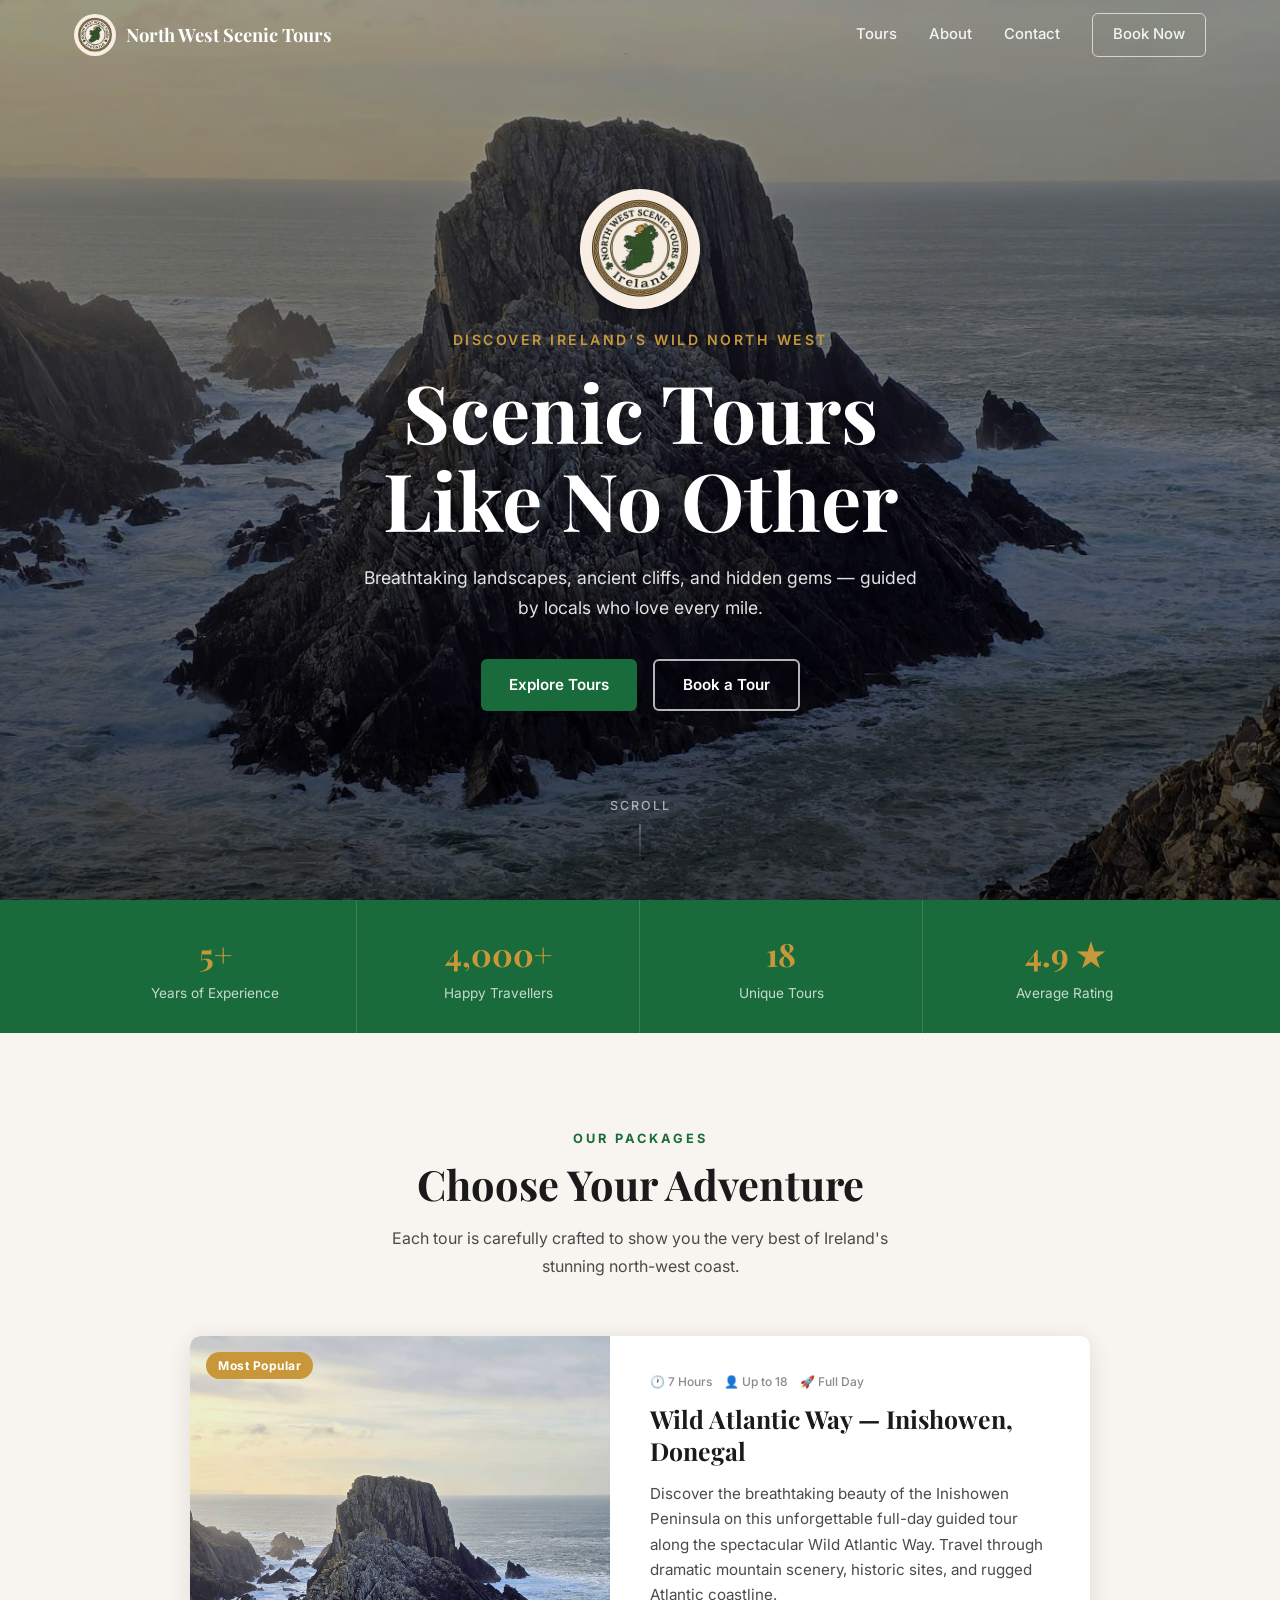
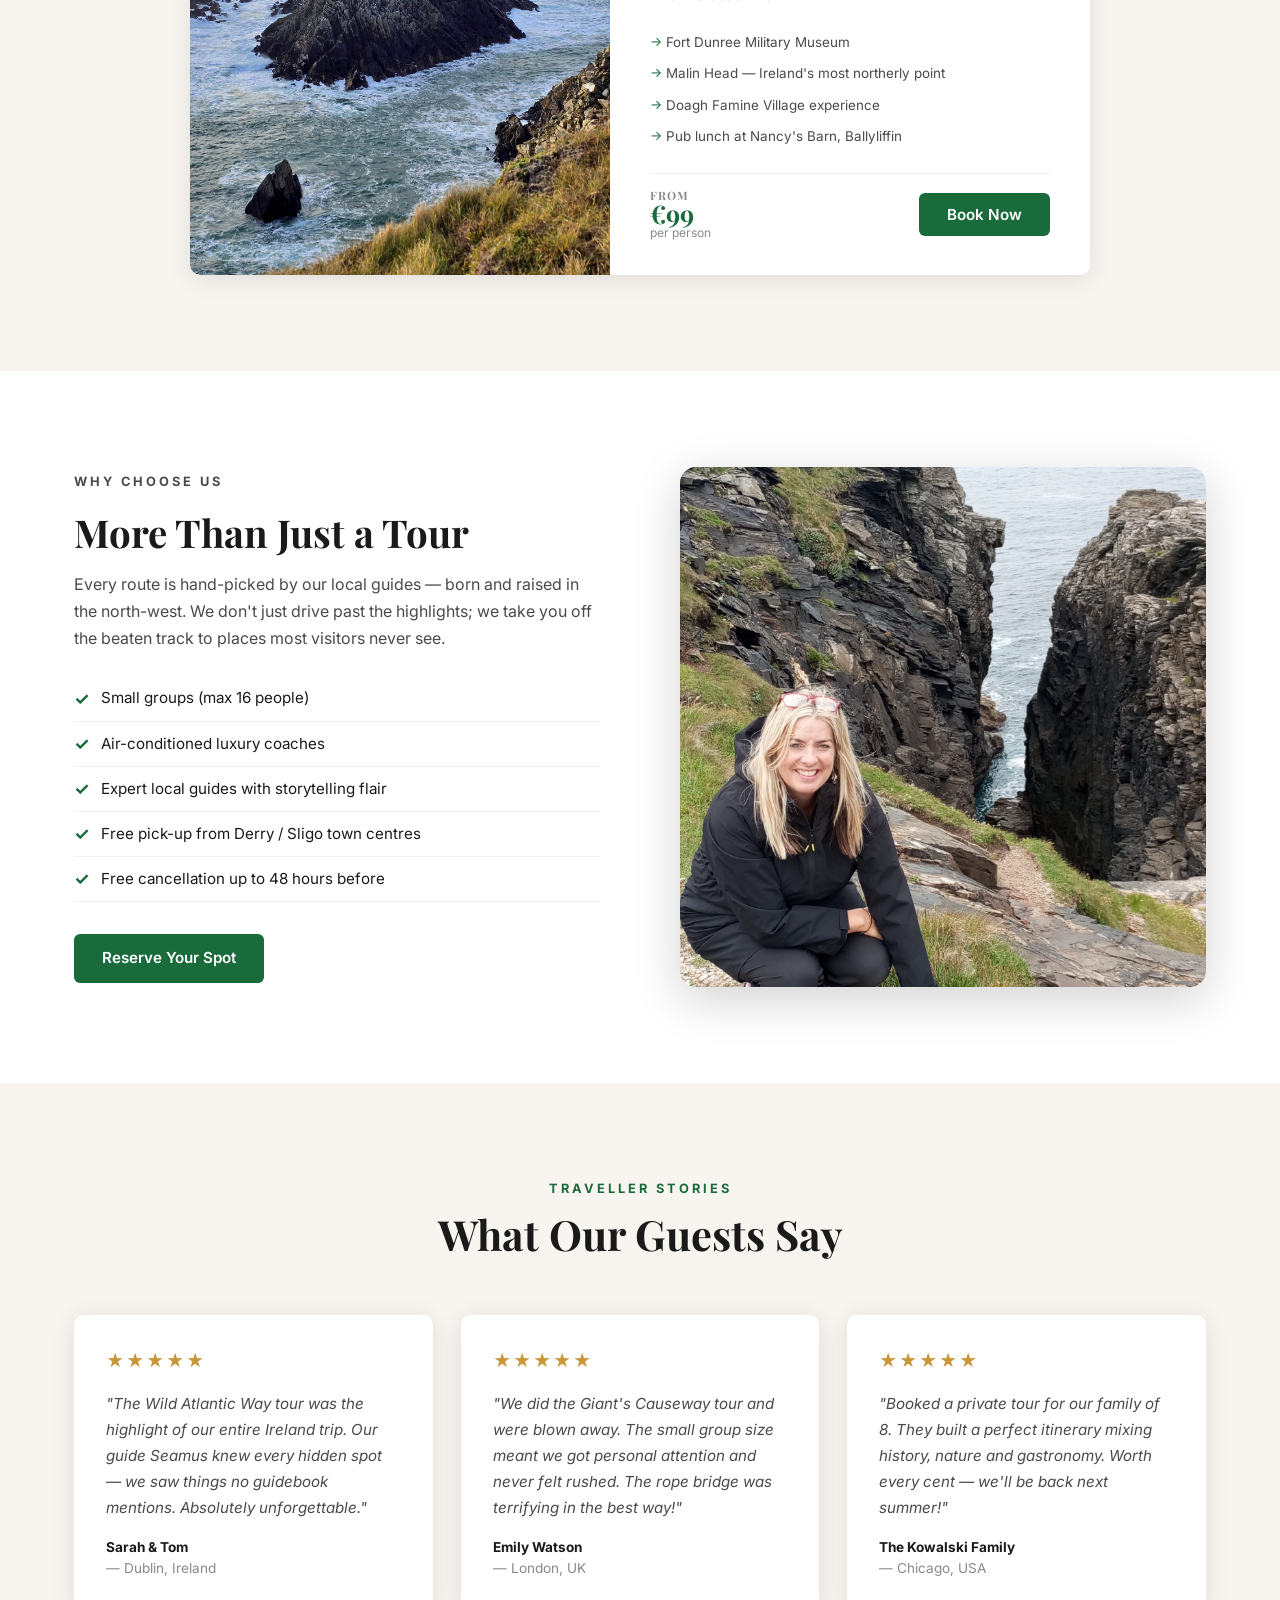
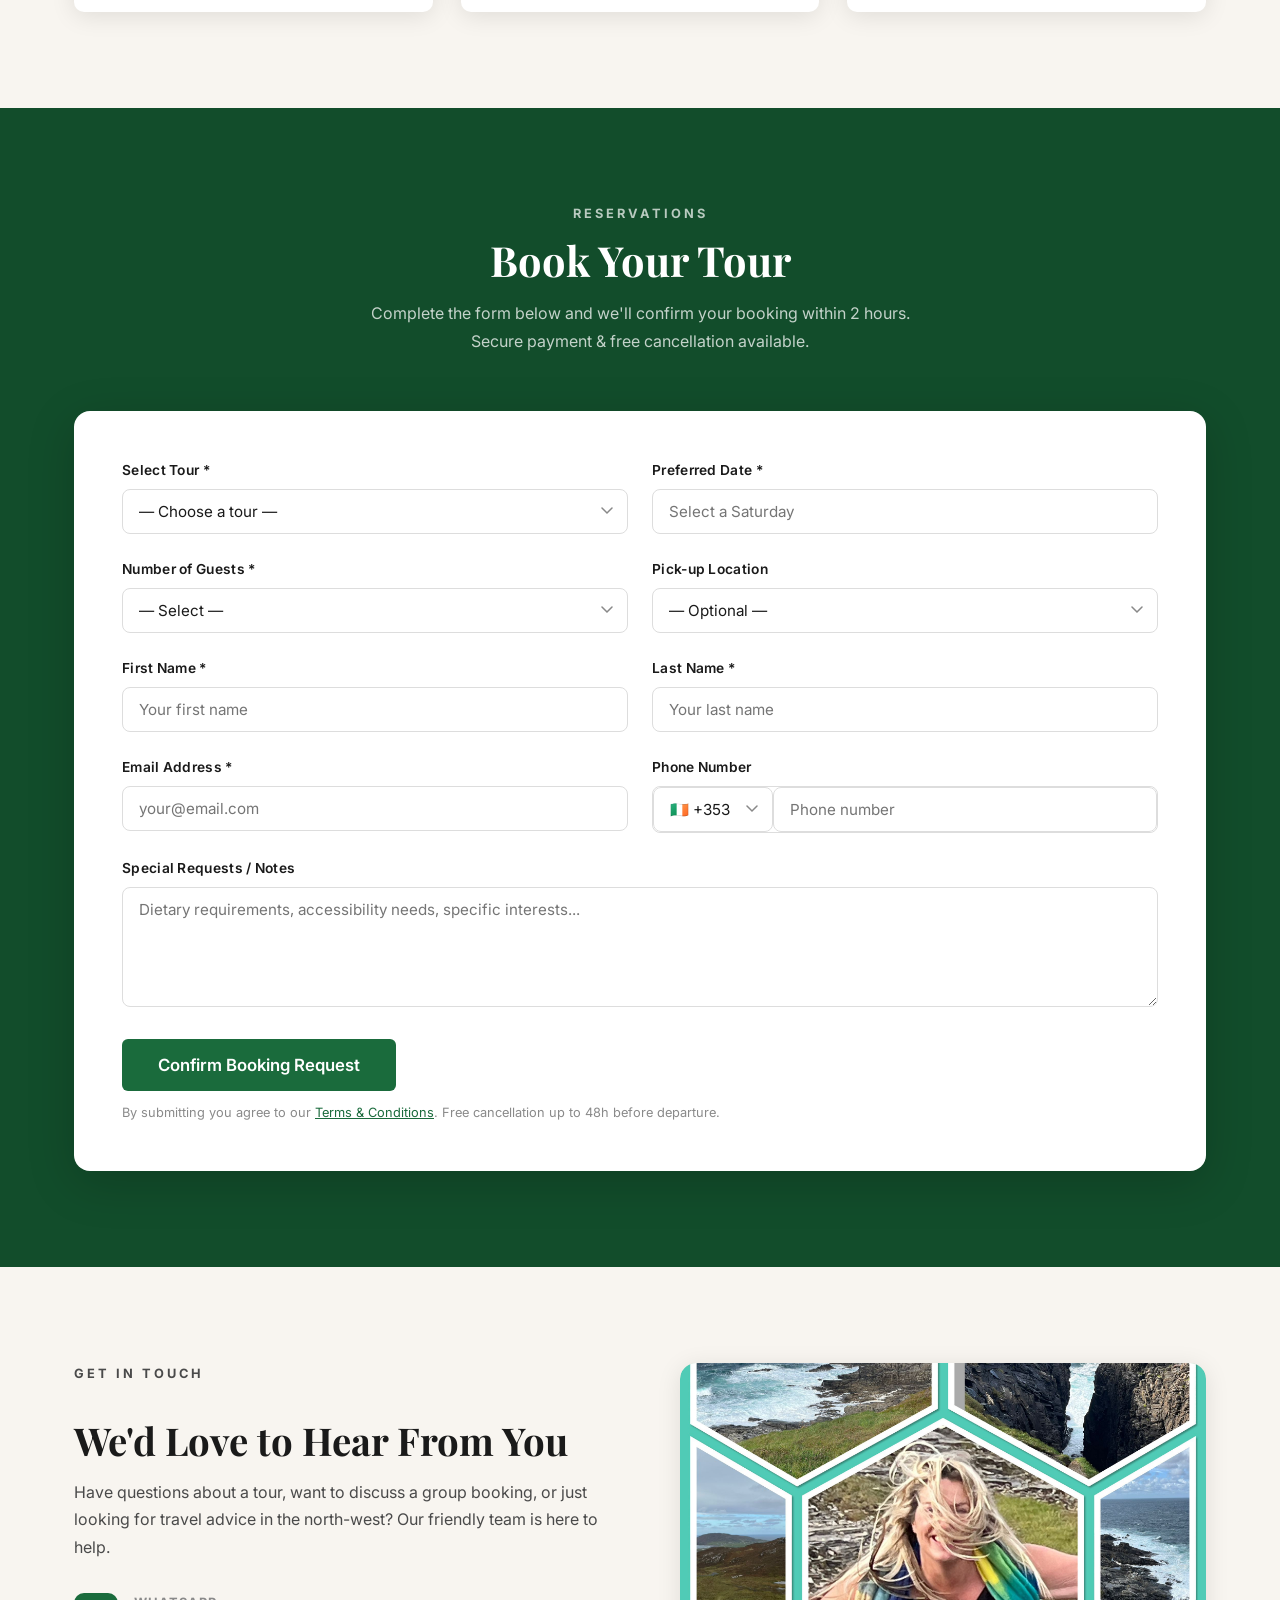
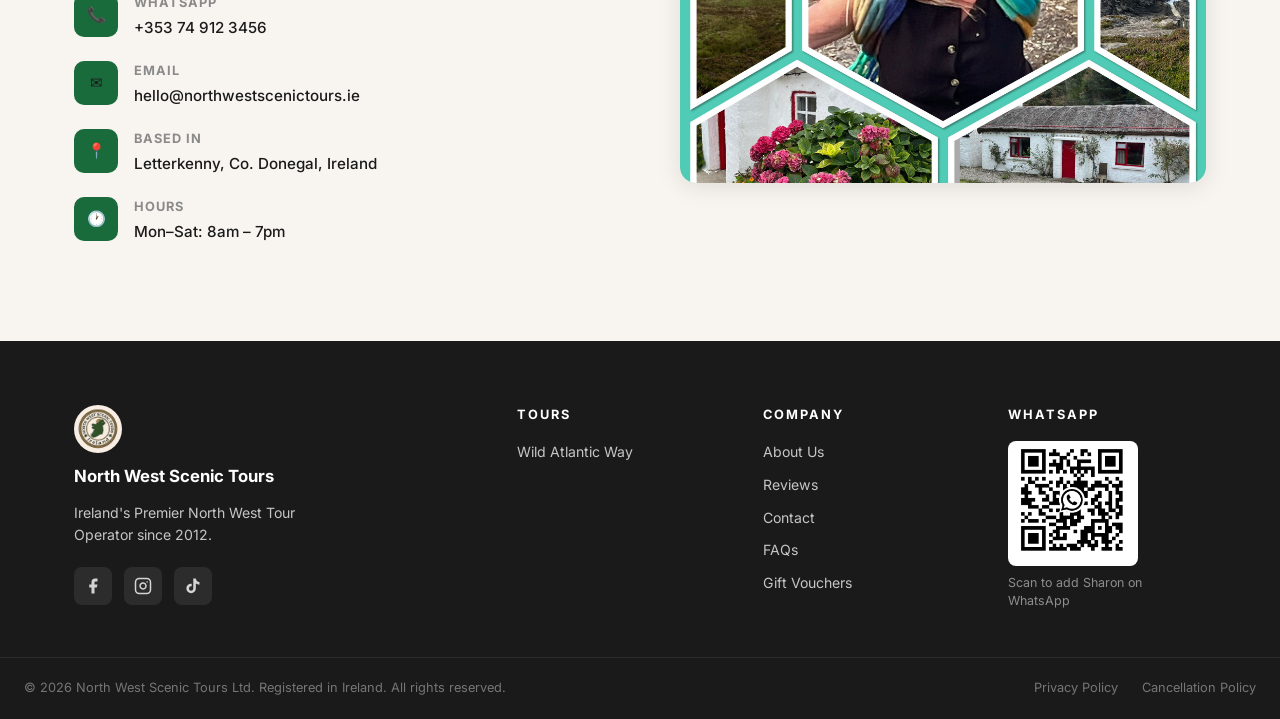
==== commit 18e5f545: "Show only Wild Atlantic Way in footer Tours column Co-Authored-By: Claude Sonnet 4.6 <noreply@anthro" ====
--- a/index.html
+++ b/index.html
@@ -347,10 +347,6 @@
       <div class="footer__links">
         <h4>Tours</h4>
         <a href="#tours">Wild Atlantic Way</a>
-        <a href="#tours">Giant's Causeway</a>
-        <a href="#tours">Donegal Highlands</a>
-        <a href="#tours">Sligo &amp; Yeats</a>
-        <a href="#tours">Private Tours</a>
       </div>
       <div class="footer__links">
         <h4>Company</h4>
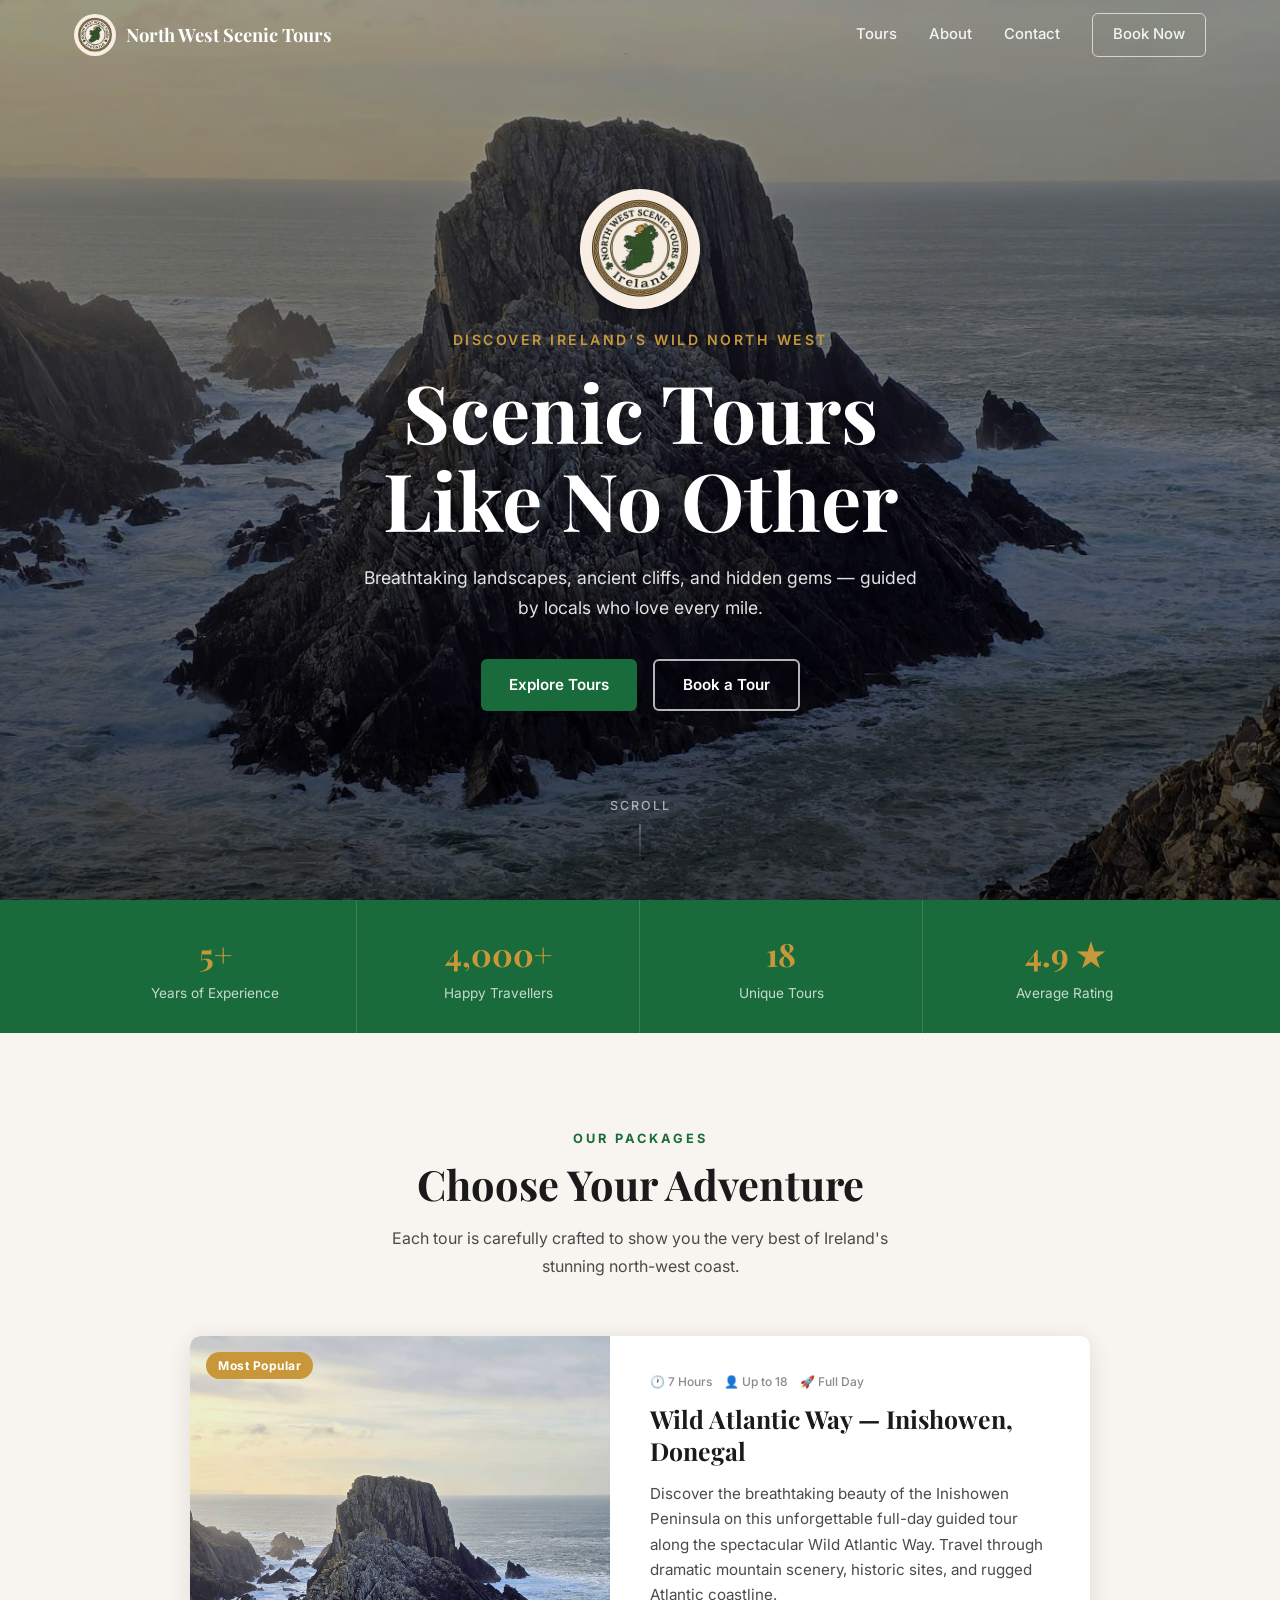
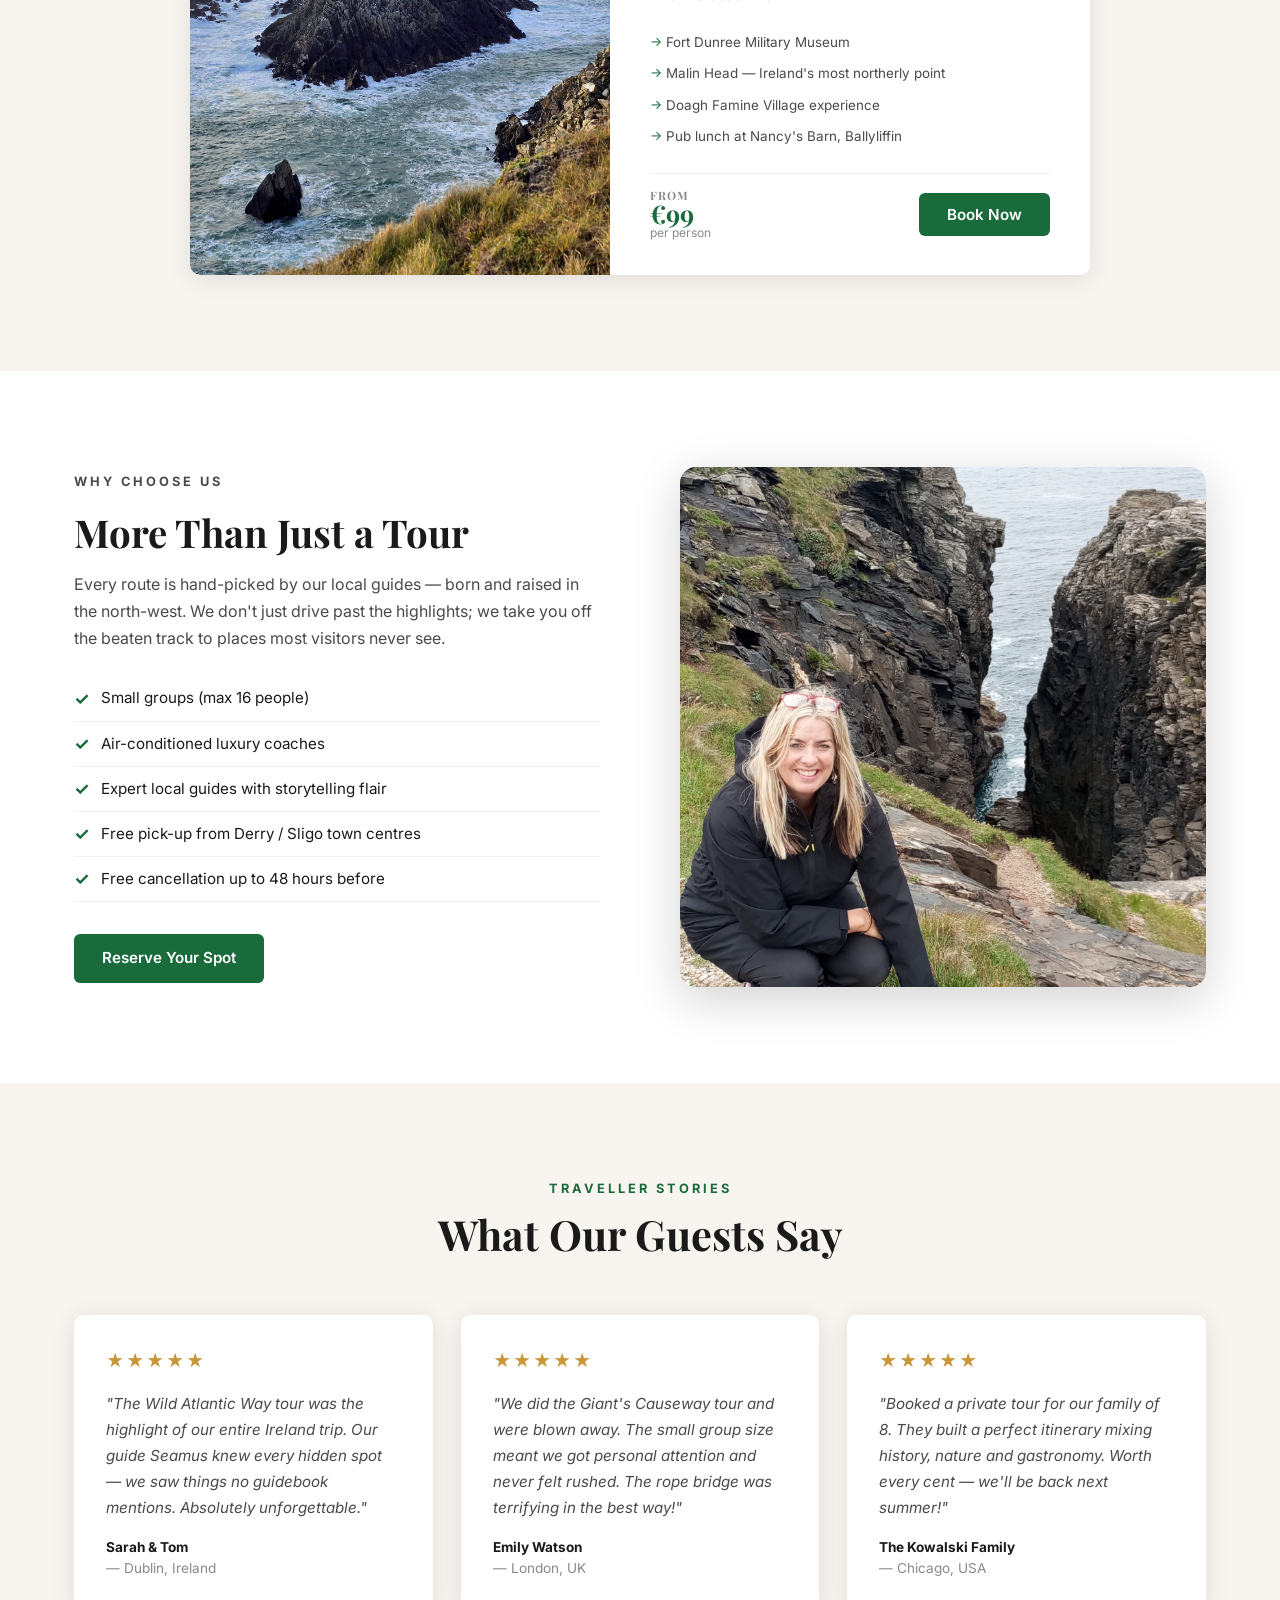
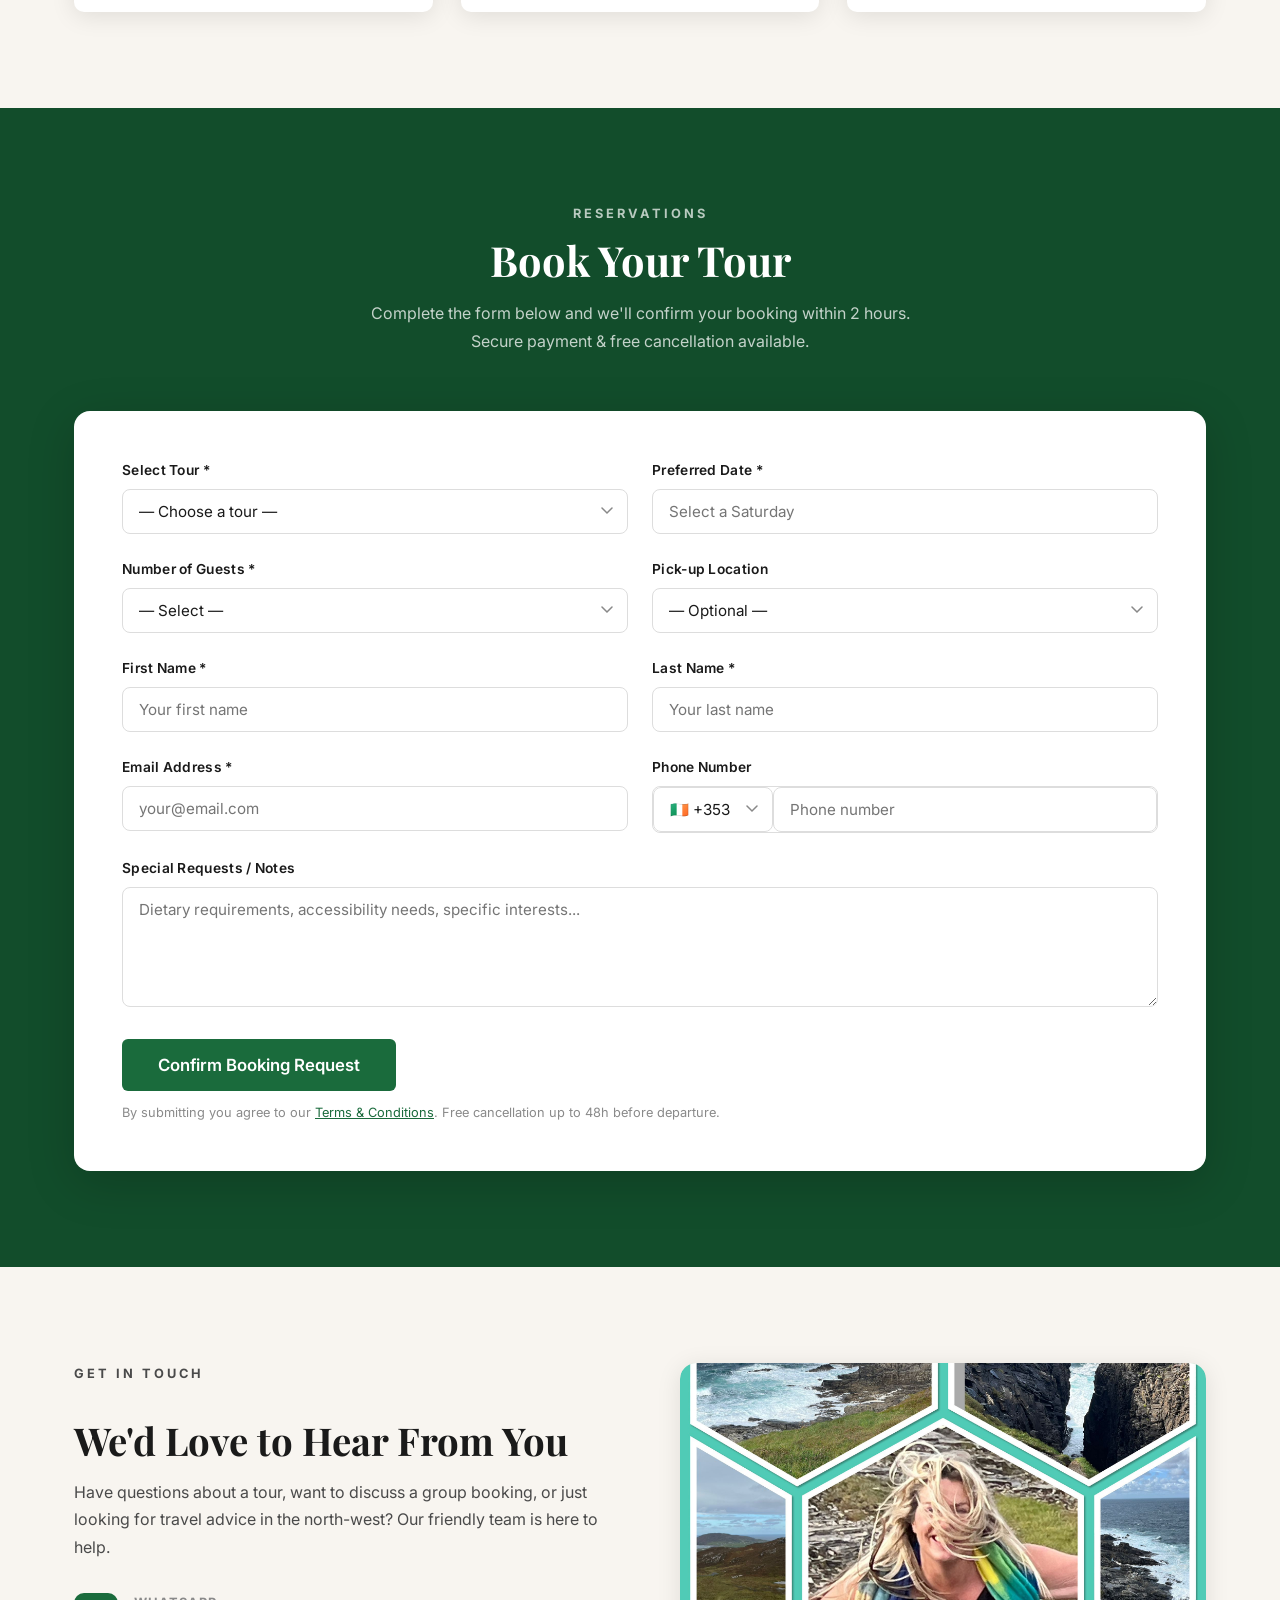
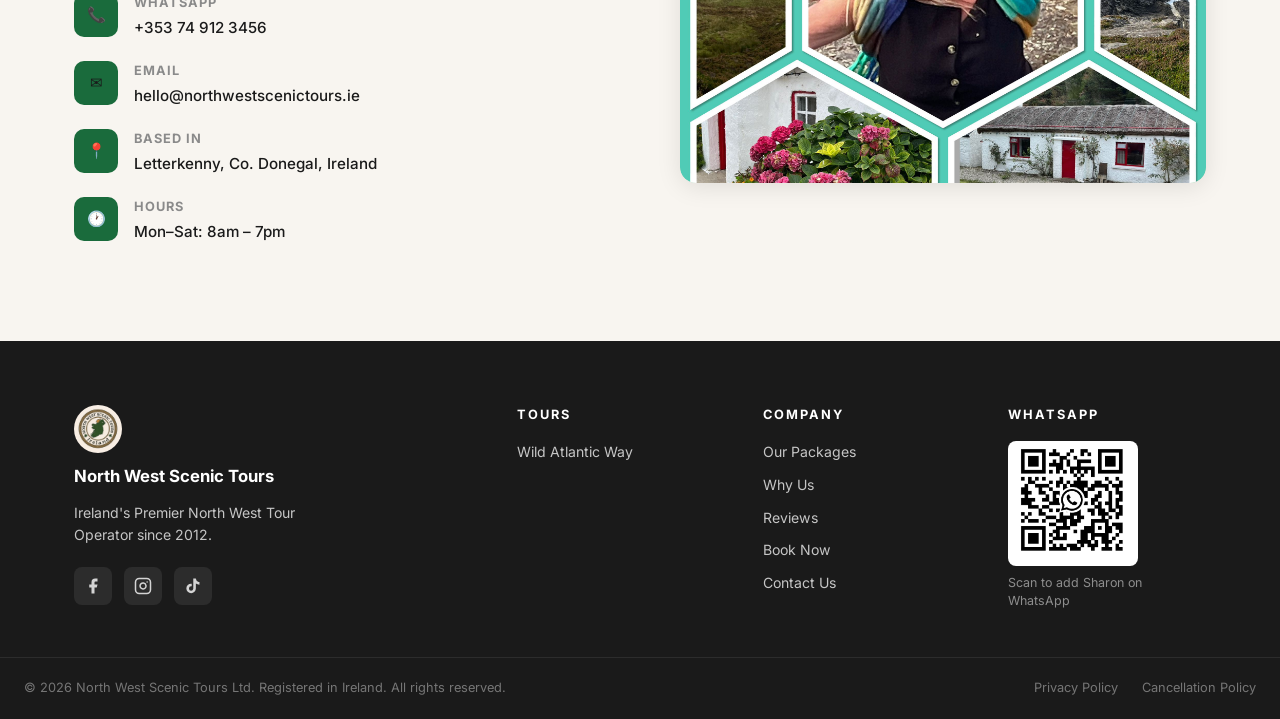
==== commit 9dceb36f: "Update footer Company links to match page section titles Our Packages, Why Us, Reviews, Book Now, Co" ====
--- a/index.html
+++ b/index.html
@@ -106,7 +106,7 @@
   </section>
 
   <!-- EXPERIENCE STRIP -->
-  <section class="experience">
+  <section class="experience" id="why-us">
     <div class="experience__inner">
       <div class="experience__text">
         <p class="section-eyebrow">Why Choose Us</p>
@@ -350,11 +350,11 @@
       </div>
       <div class="footer__links">
         <h4>Company</h4>
-        <a href="#about">About Us</a>
+        <a href="#tours">Our Packages</a>
+        <a href="#why-us">Why Us</a>
         <a href="#reviews">Reviews</a>
-        <a href="#contact">Contact</a>
-        <a href="#">FAQs</a>
-        <a href="#">Gift Vouchers</a>
+        <a href="#booking">Book Now</a>
+        <a href="#contact">Contact Us</a>
       </div>
       <div class="footer__links">
         <h4>WhatsApp</h4>
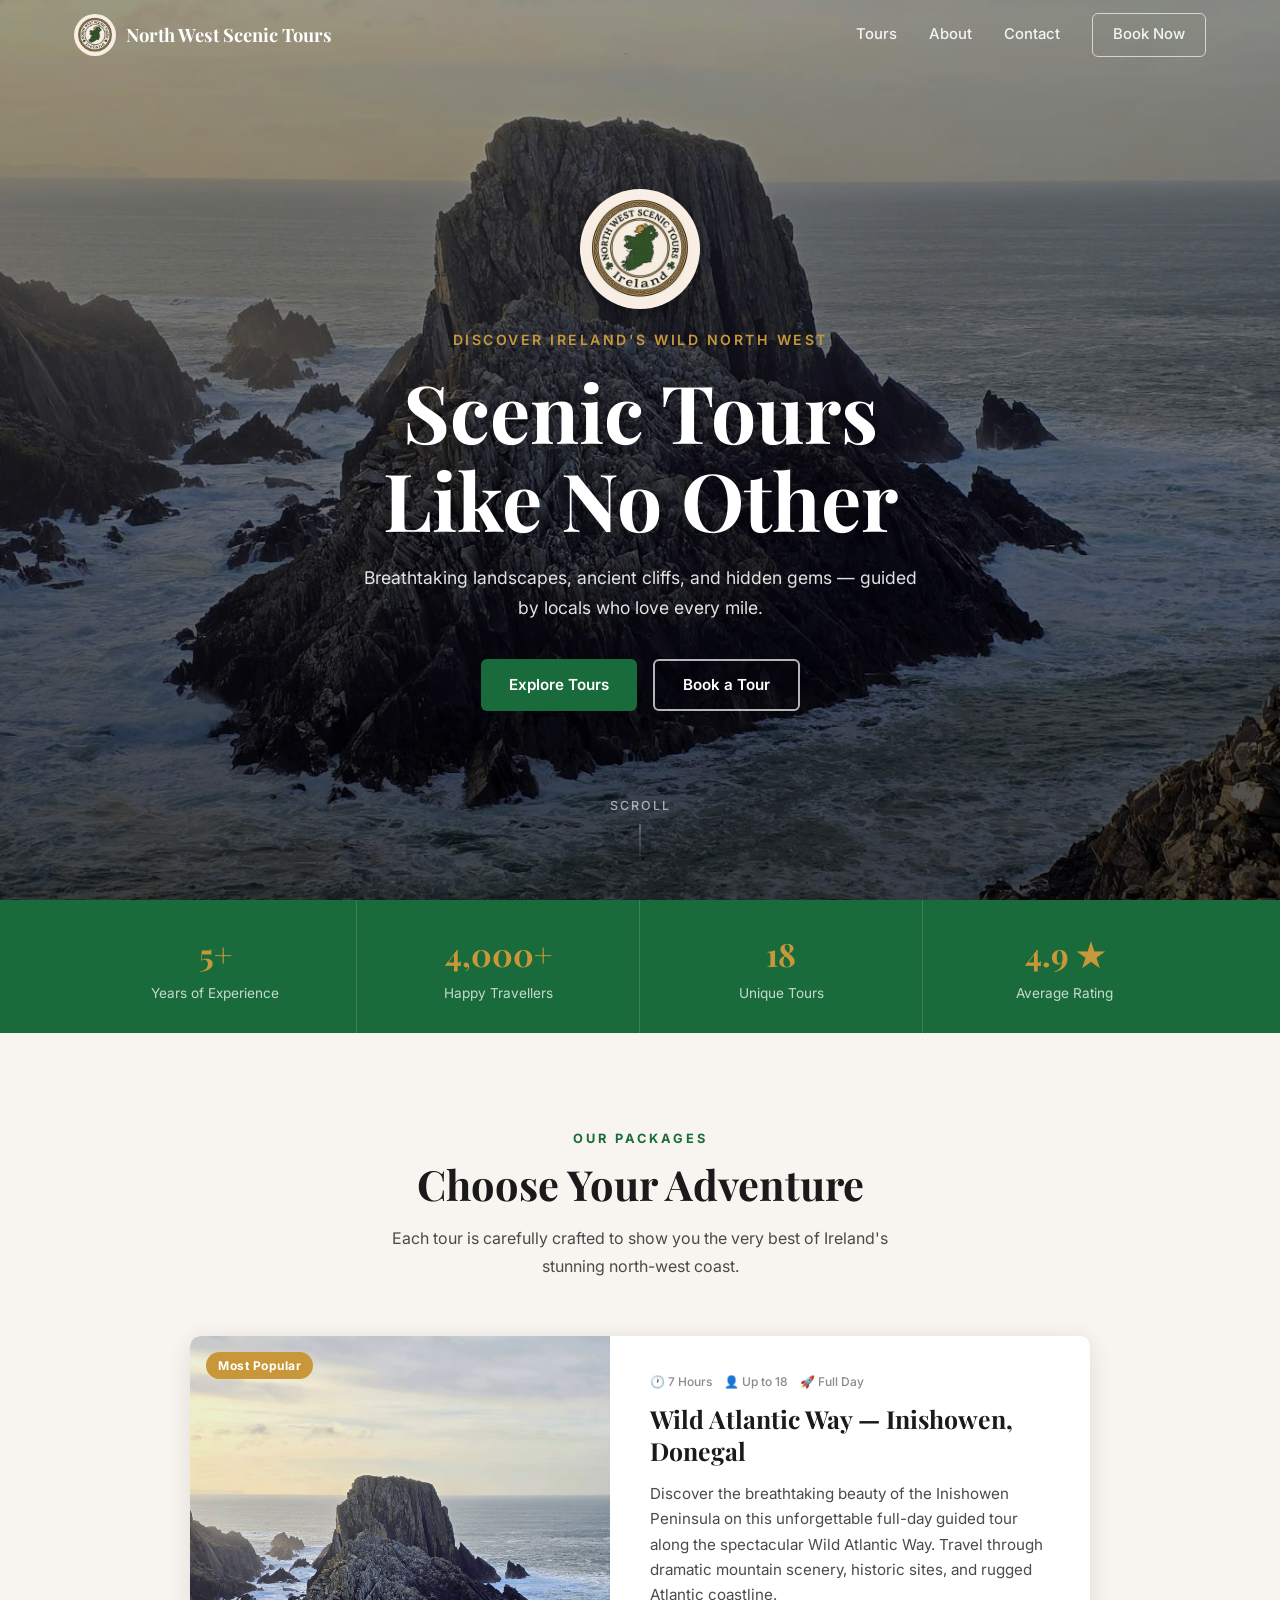
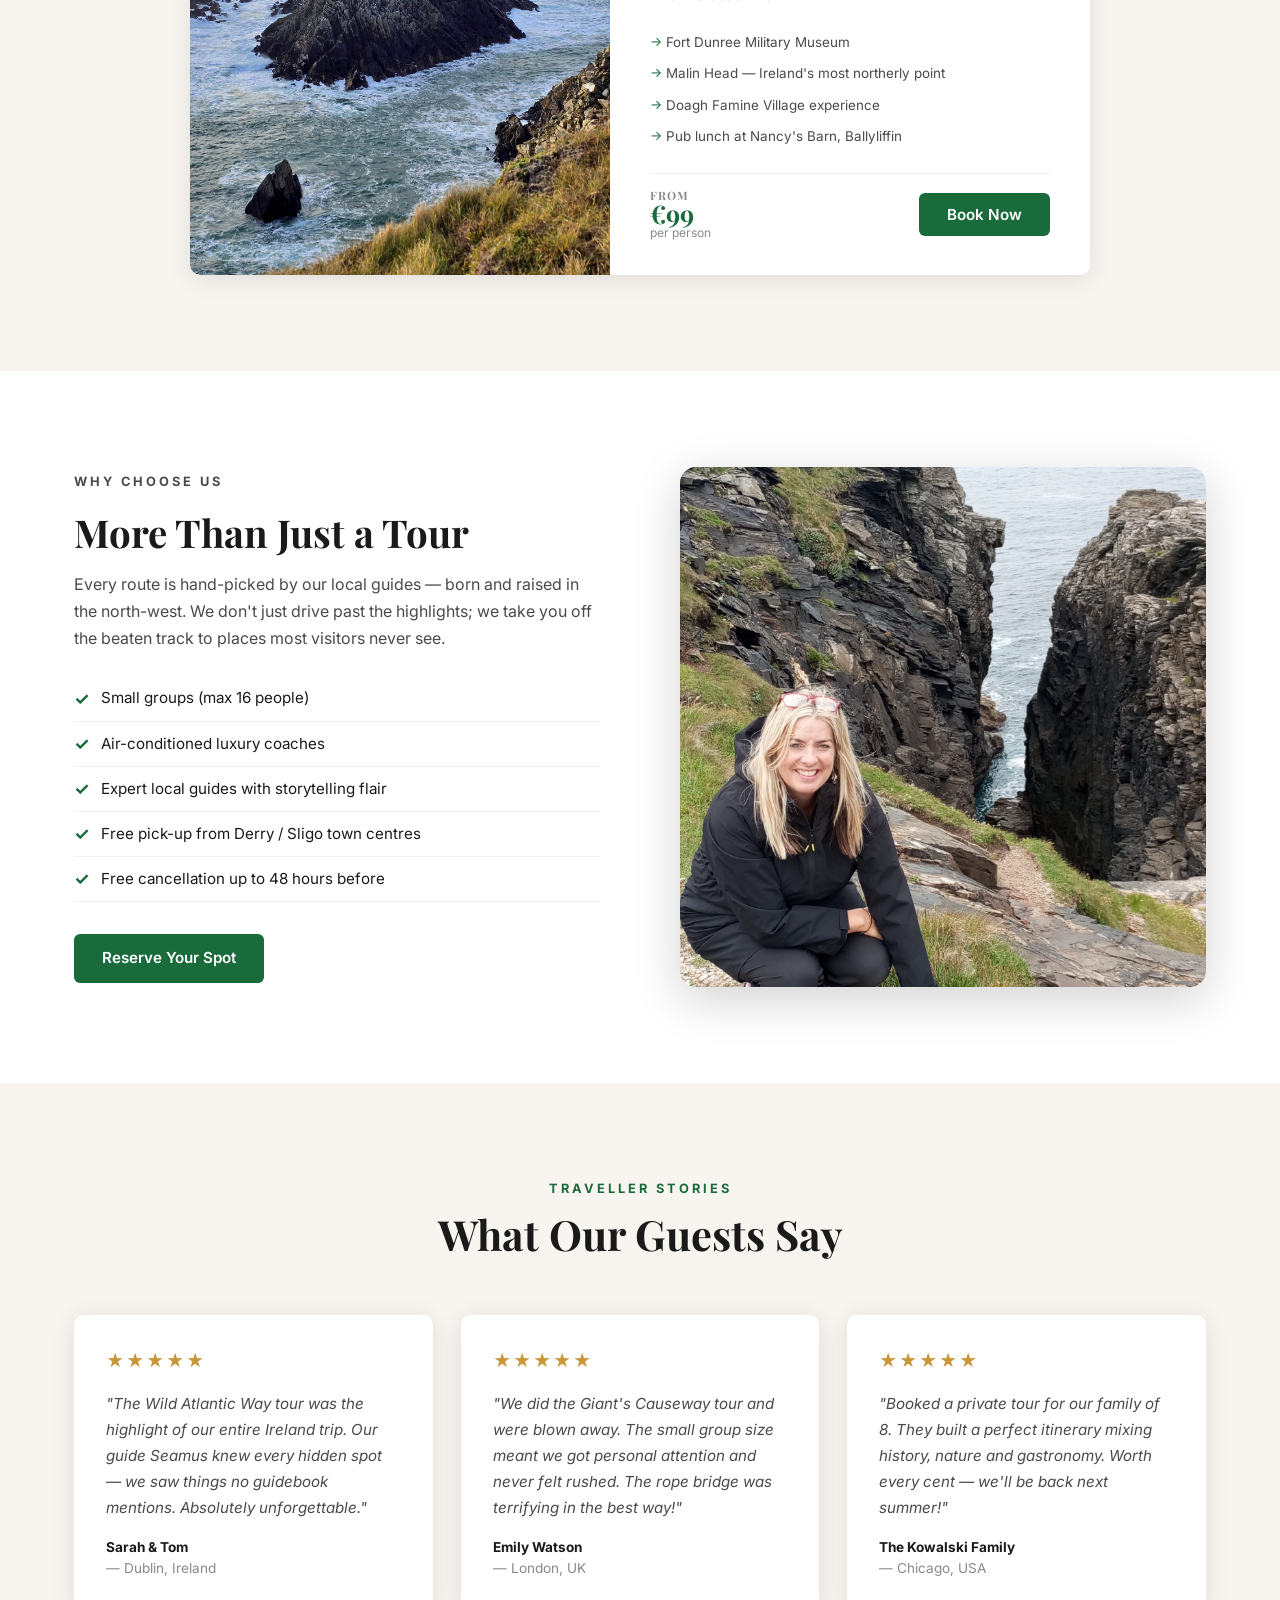
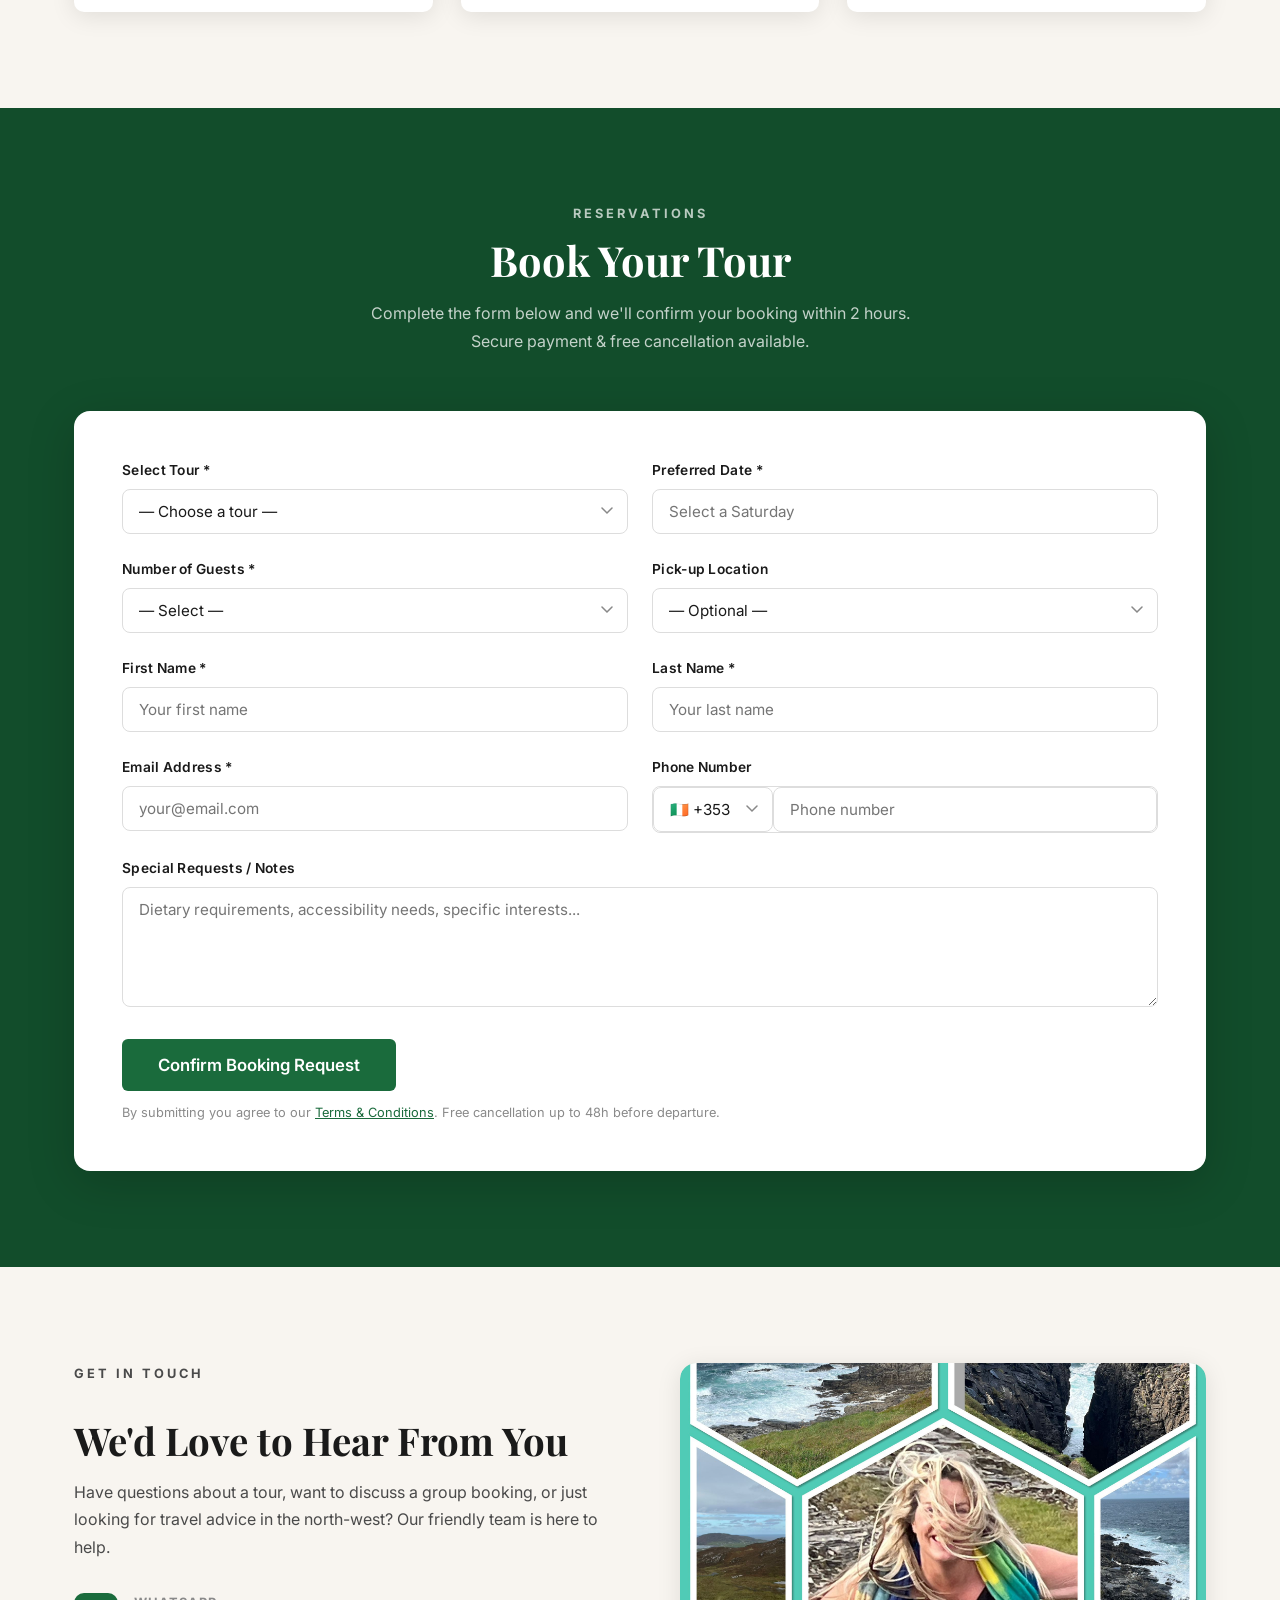
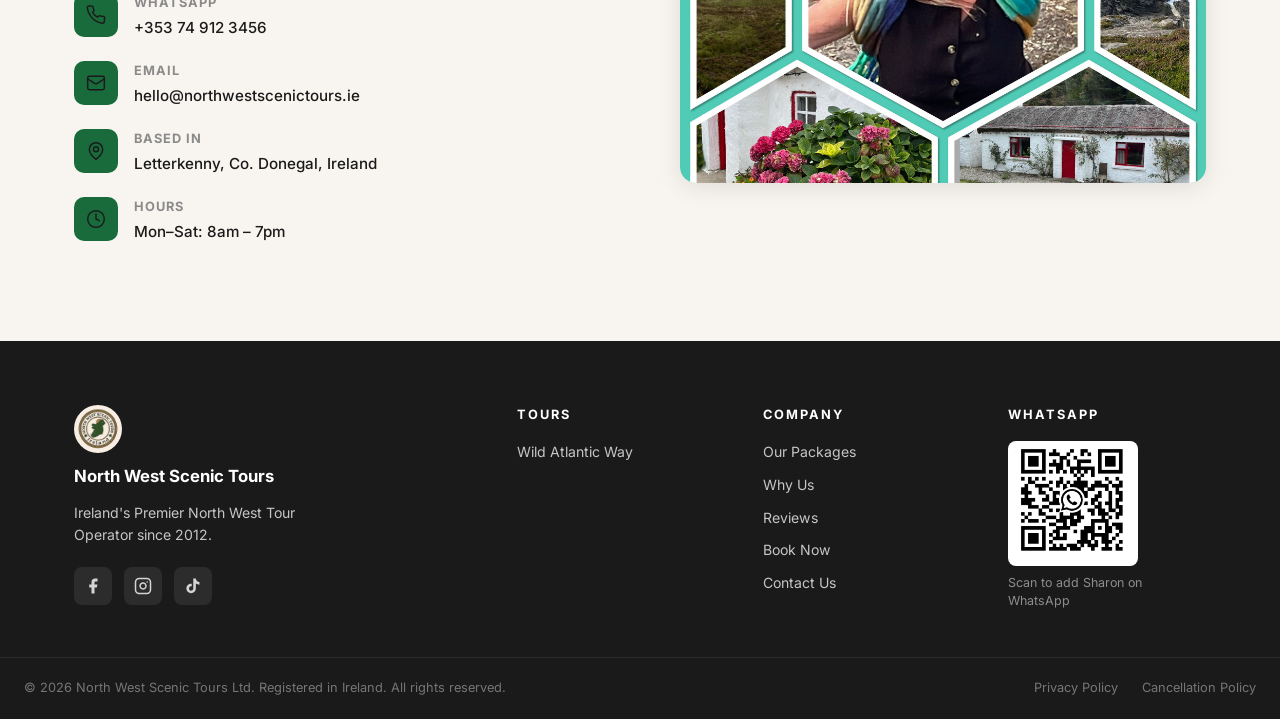
==== commit 717f915b: "Replace emoji icons in contact section with minimal SVGs Phone, envelope, location pin and clock ico" ====
--- a/index.html
+++ b/index.html
@@ -290,28 +290,36 @@
         <p>Have questions about a tour, want to discuss a group booking, or just looking for travel advice in the north-west? Our friendly team is here to help.</p>
         <div class="contact__details">
           <div class="contact__item">
-            <span class="contact__icon">&#128222;</span>
+            <span class="contact__icon">
+              <svg xmlns="http://www.w3.org/2000/svg" width="20" height="20" viewBox="0 0 24 24" fill="none" stroke="currentColor" stroke-width="1.75" stroke-linecap="round" stroke-linejoin="round"><path d="M22 16.92v3a2 2 0 0 1-2.18 2 19.79 19.79 0 0 1-8.63-3.07A19.5 19.5 0 0 1 4.69 12a19.79 19.79 0 0 1-3.07-8.67A2 2 0 0 1 3.6 1.17h3a2 2 0 0 1 2 1.72c.127.96.361 1.903.7 2.81a2 2 0 0 1-.45 2.11L7.91 8.73a16 16 0 0 0 5.86 5.86l1.13-1.13a2 2 0 0 1 2.11-.45c.907.339 1.85.573 2.81.7A2 2 0 0 1 22 16.92z"/></svg>
+            </span>
             <div>
               <strong>WhatsApp</strong>
               <a href="tel:+35374912345">+353 74 912 3456</a>
             </div>
           </div>
           <div class="contact__item">
-            <span class="contact__icon">&#9993;</span>
+            <span class="contact__icon">
+              <svg xmlns="http://www.w3.org/2000/svg" width="20" height="20" viewBox="0 0 24 24" fill="none" stroke="currentColor" stroke-width="1.75" stroke-linecap="round" stroke-linejoin="round"><rect x="2" y="4" width="20" height="16" rx="2"/><path d="m22 7-8.97 5.7a1.94 1.94 0 0 1-2.06 0L2 7"/></svg>
+            </span>
             <div>
               <strong>Email</strong>
               <a href="mailto:hello@northwestscenictours.ie">hello@northwestscenictours.ie</a>
             </div>
           </div>
           <div class="contact__item">
-            <span class="contact__icon">&#128205;</span>
+            <span class="contact__icon">
+              <svg xmlns="http://www.w3.org/2000/svg" width="20" height="20" viewBox="0 0 24 24" fill="none" stroke="currentColor" stroke-width="1.75" stroke-linecap="round" stroke-linejoin="round"><path d="M20 10c0 6-8 12-8 12s-8-6-8-12a8 8 0 0 1 16 0Z"/><circle cx="12" cy="10" r="3"/></svg>
+            </span>
             <div>
               <strong>Based In</strong>
               <span>Letterkenny, Co. Donegal, Ireland</span>
             </div>
           </div>
           <div class="contact__item">
-            <span class="contact__icon">&#128336;</span>
+            <span class="contact__icon">
+              <svg xmlns="http://www.w3.org/2000/svg" width="20" height="20" viewBox="0 0 24 24" fill="none" stroke="currentColor" stroke-width="1.75" stroke-linecap="round" stroke-linejoin="round"><circle cx="12" cy="12" r="10"/><polyline points="12 6 12 12 16 14"/></svg>
+            </span>
             <div>
               <strong>Hours</strong>
               <span>Mon–Sat: 8am – 7pm</span>
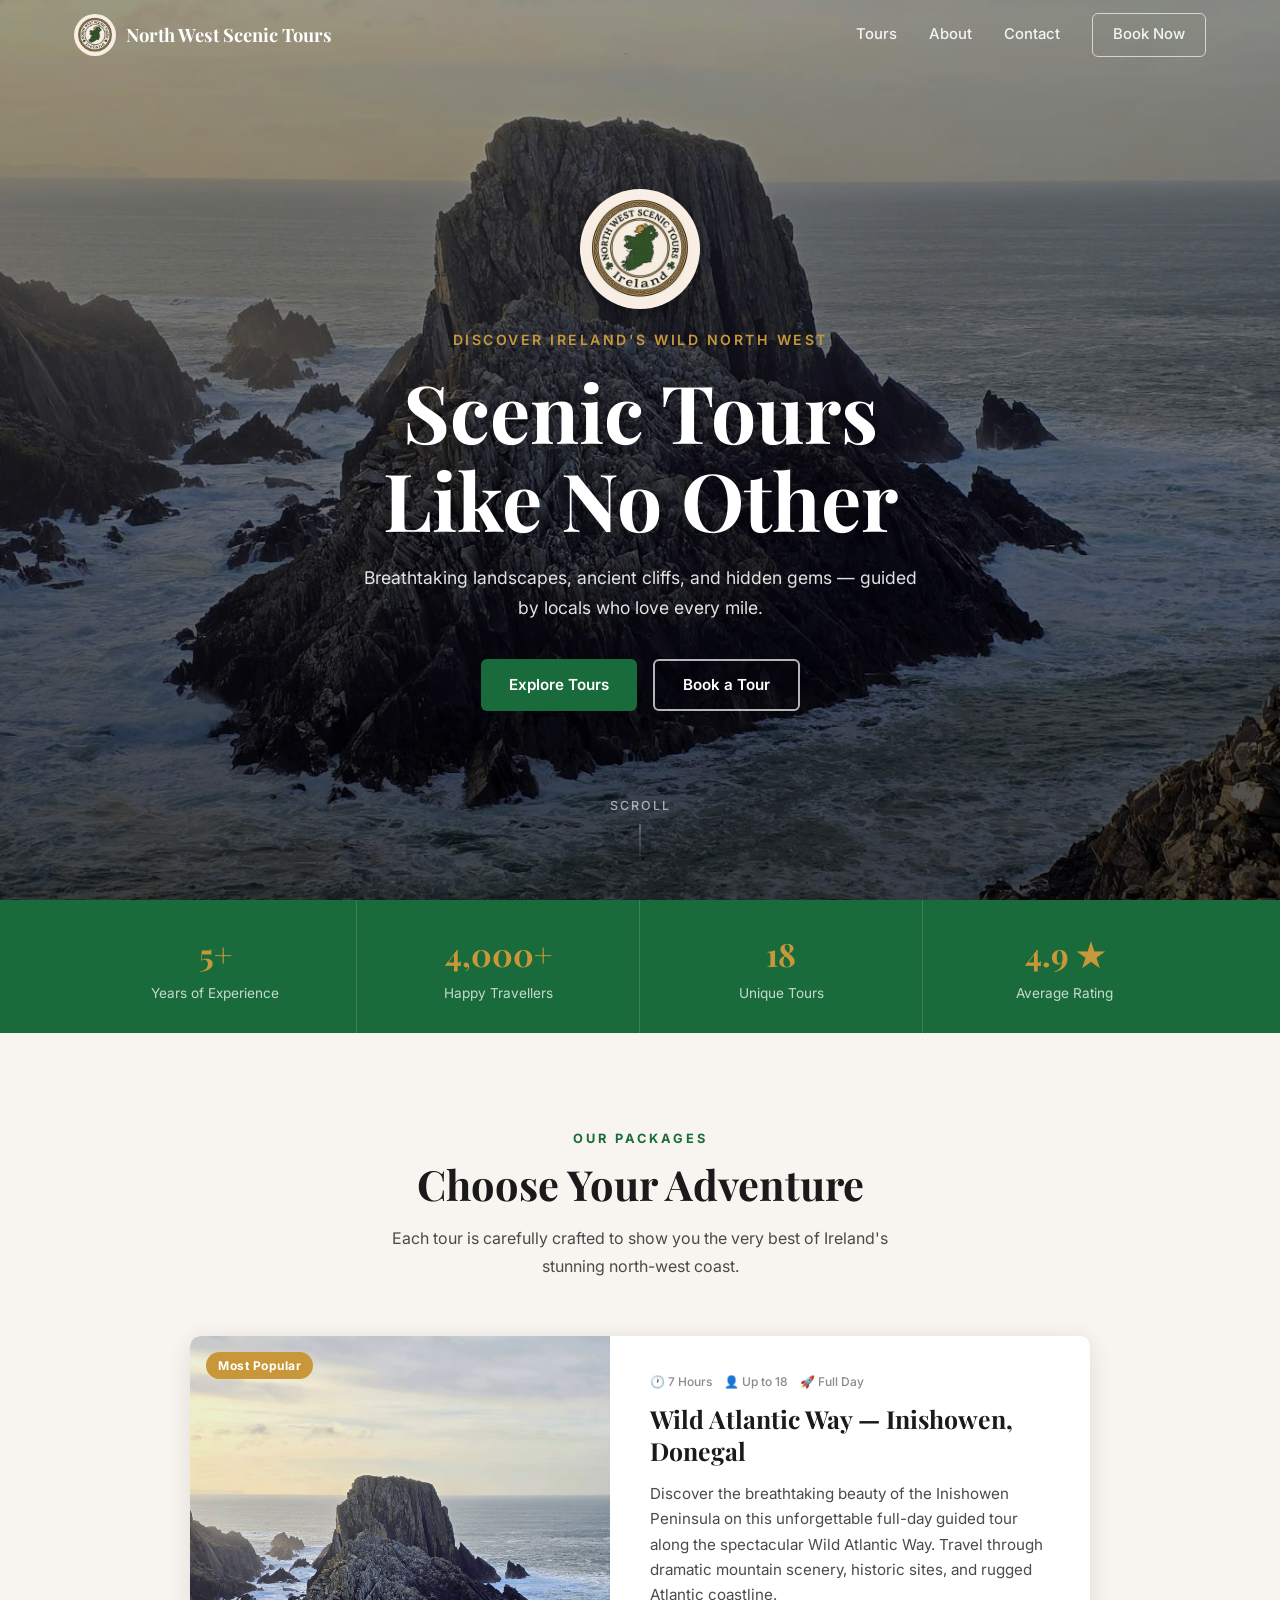
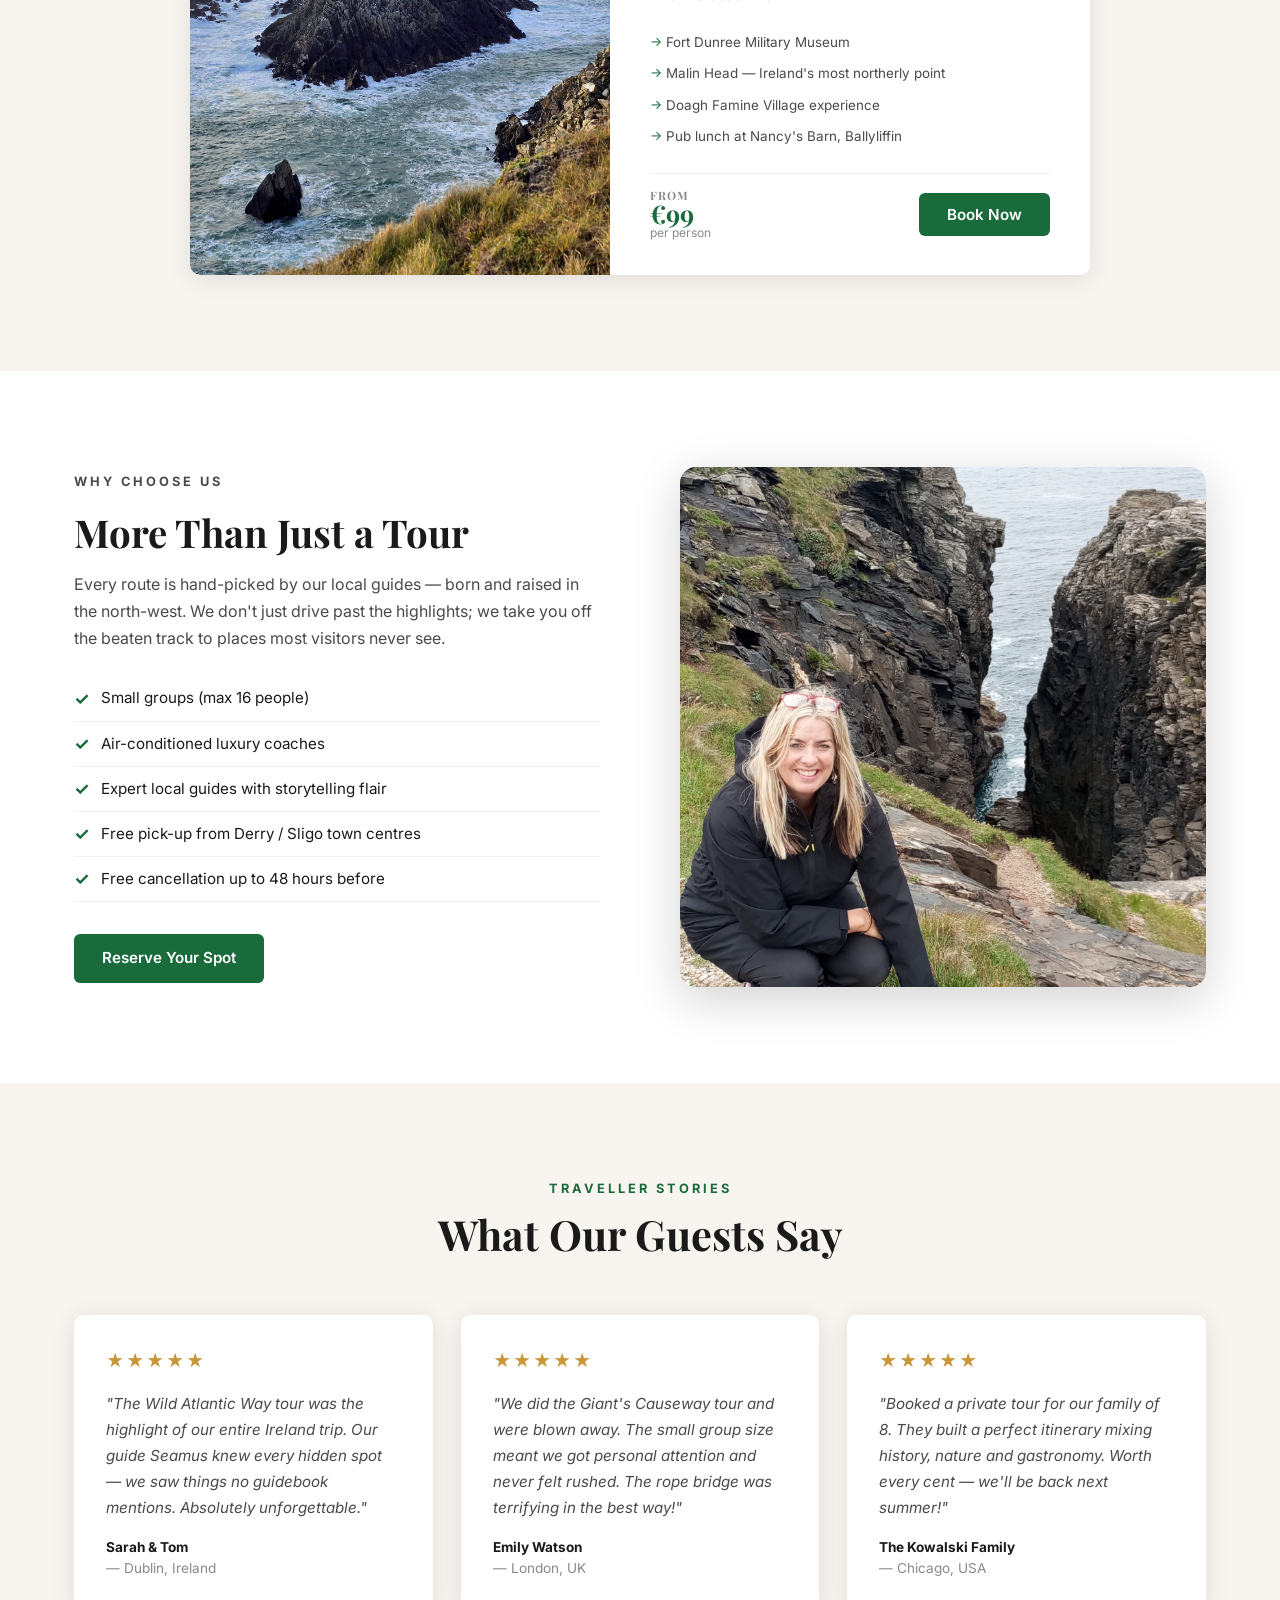
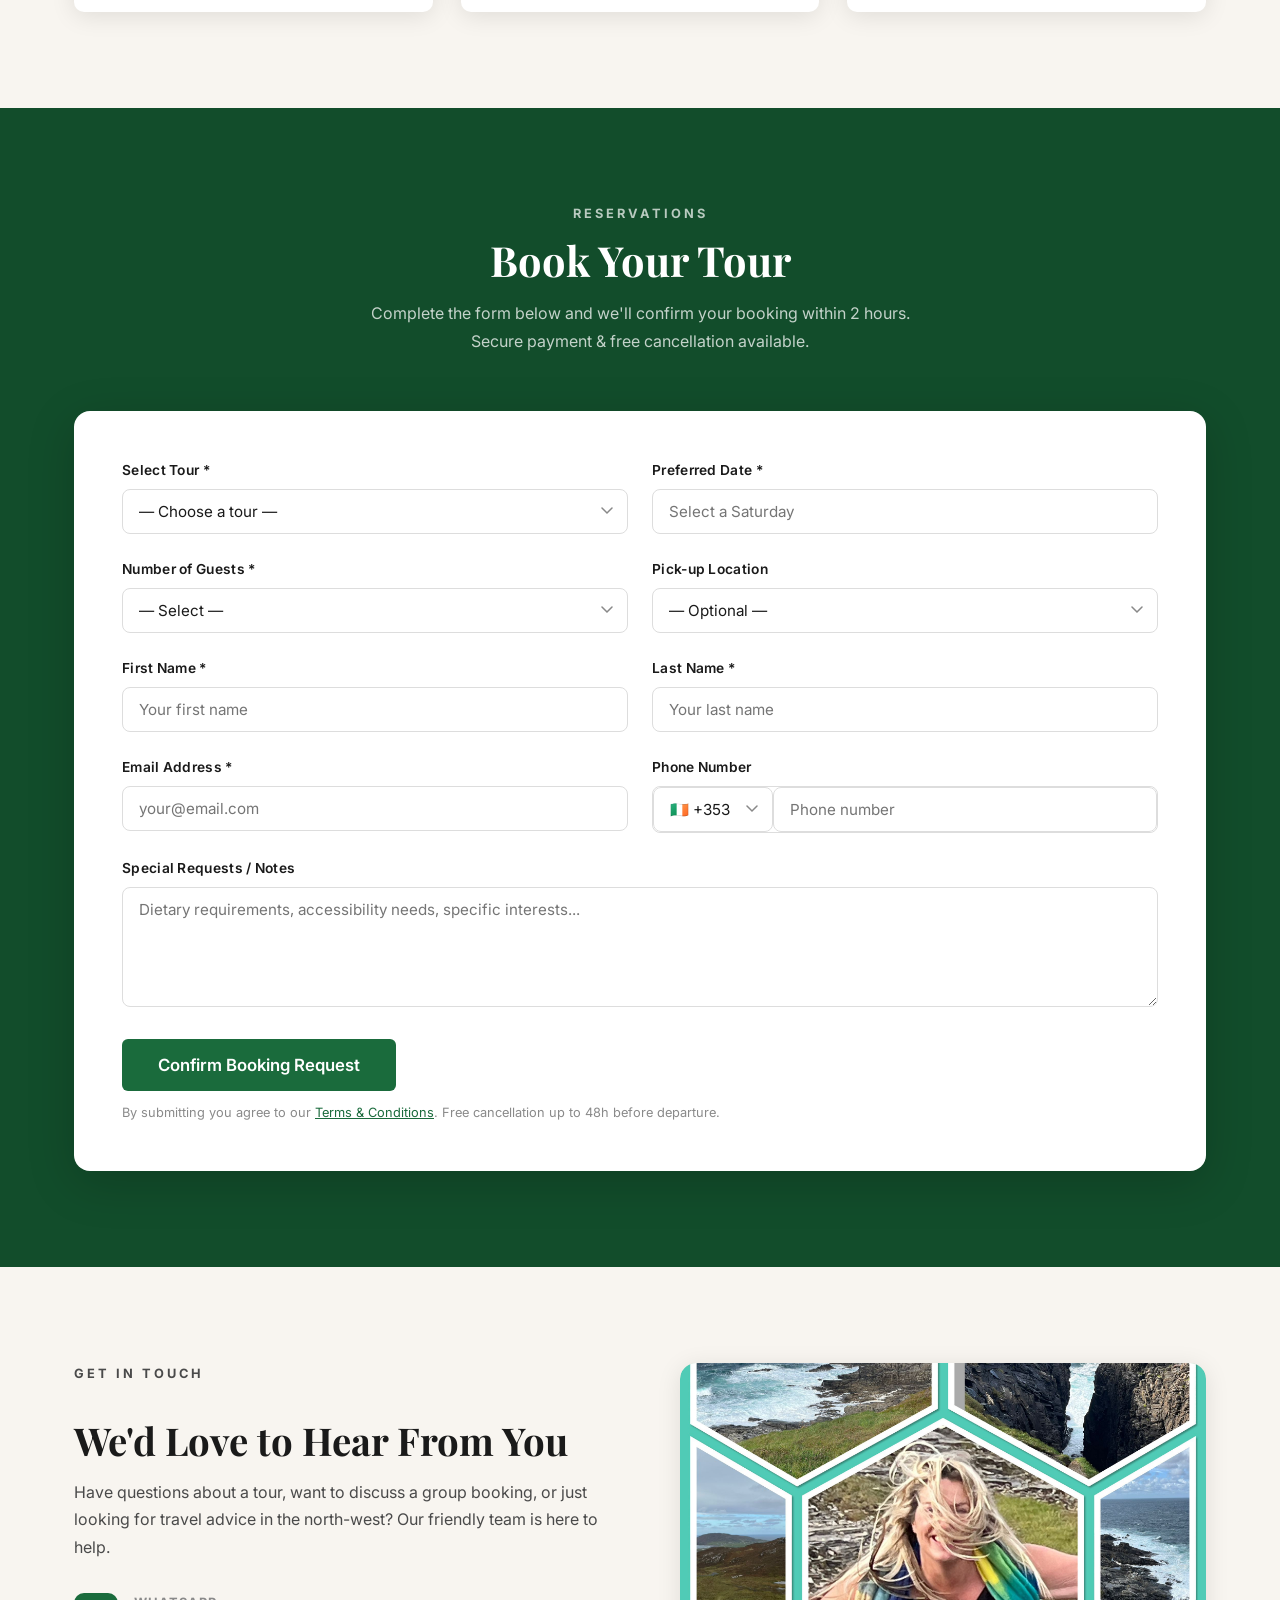
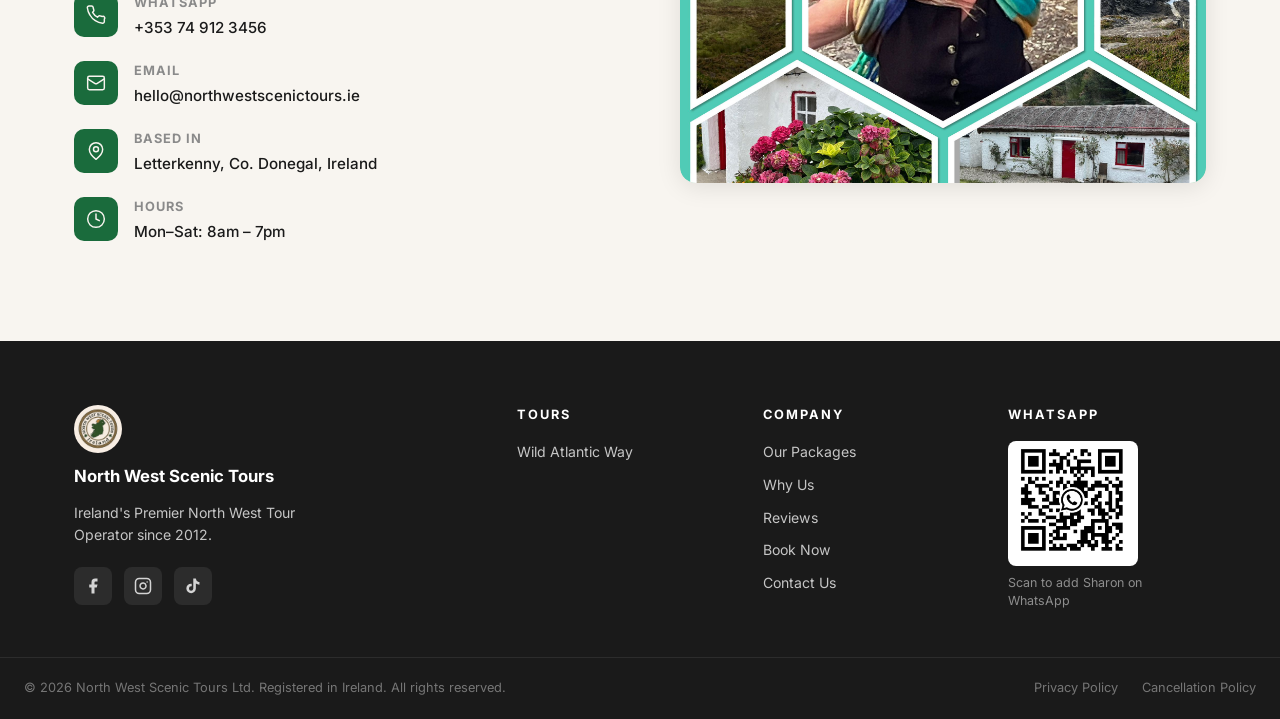
==== commit f2ea4353: "Remove Malin Head from Select Tour dropdown — Wild Atlantic Way only Co-Authored-By: Claude Sonnet 4" ====
--- a/index.html
+++ b/index.html
@@ -169,7 +169,6 @@
             <select id="tourSelect" name="tour" required onchange="updatePrice()">
               <option value="">— Choose a tour —</option>
               <option value="Wild Atlantic Way|99">Wild Atlantic Way — €99/person</option>
-              <option value="Malin Head|99">Malin Head — €99/person</option>
             </select>
           </div>
 
--- a/styles.css
+++ b/styles.css
@@ -712,7 +712,7 @@
   align-items: center;
   justify-content: center;
   flex-shrink: 0;
-  color: white;
+  color: #f8f4ef !important;
 }
 .contact__item strong { display: block; font-size: .8rem; text-transform: uppercase; letter-spacing: 1px; color: var(--light); margin-bottom: 2px; }
 .contact__item a, .contact__item span { font-size: .95rem; color: var(--dark); font-weight: 500; }
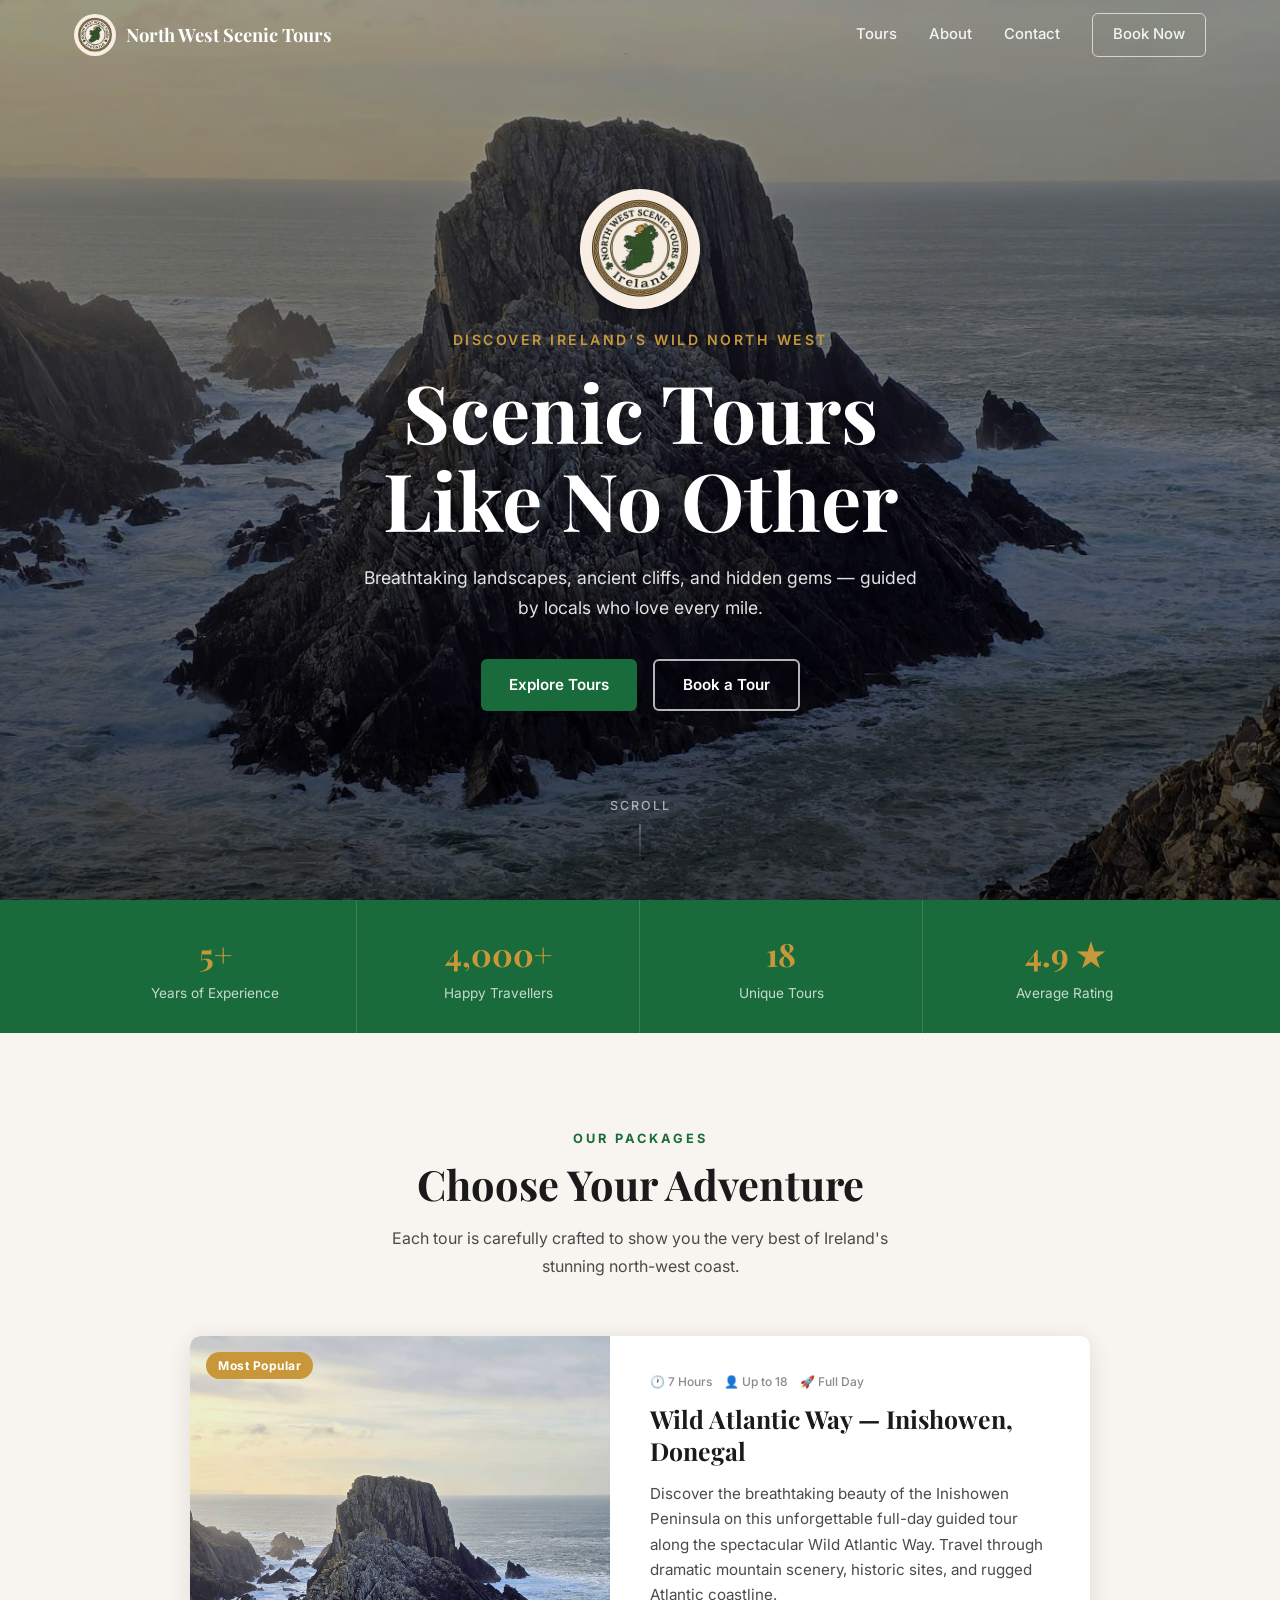
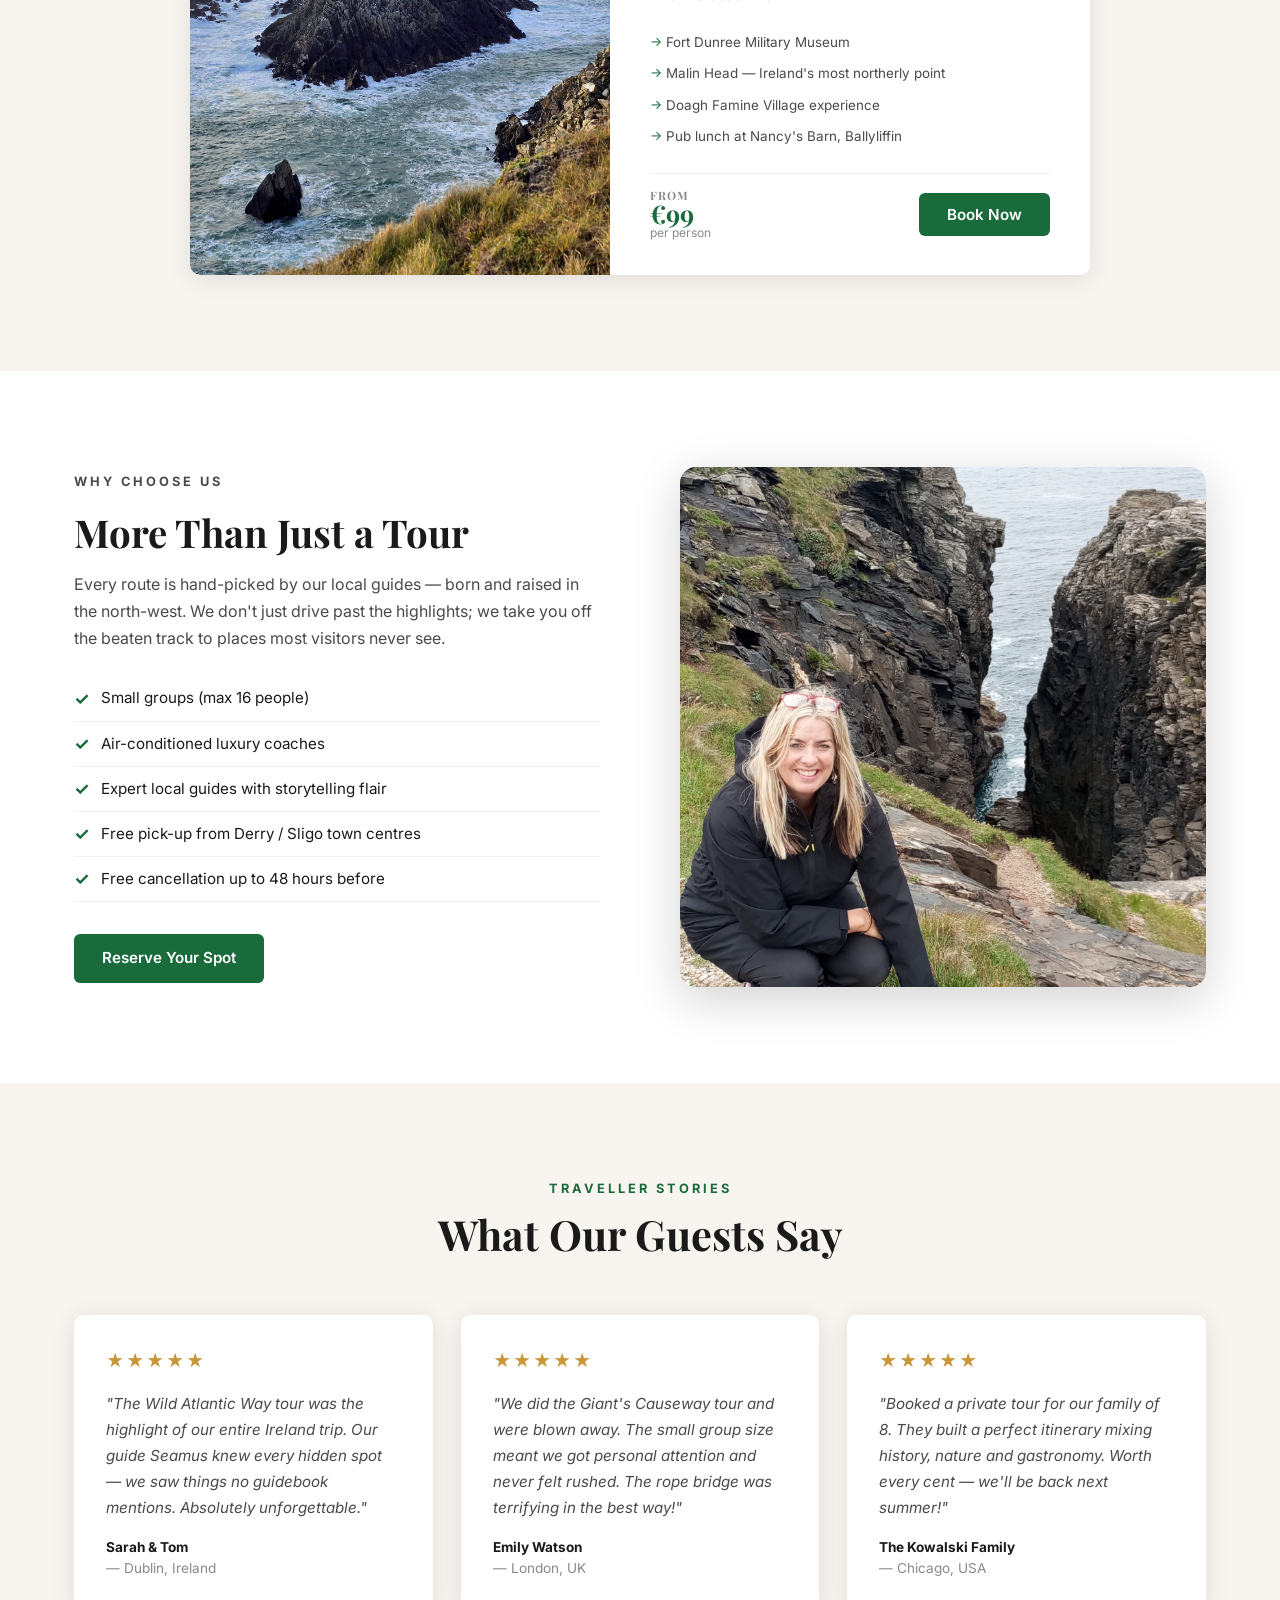
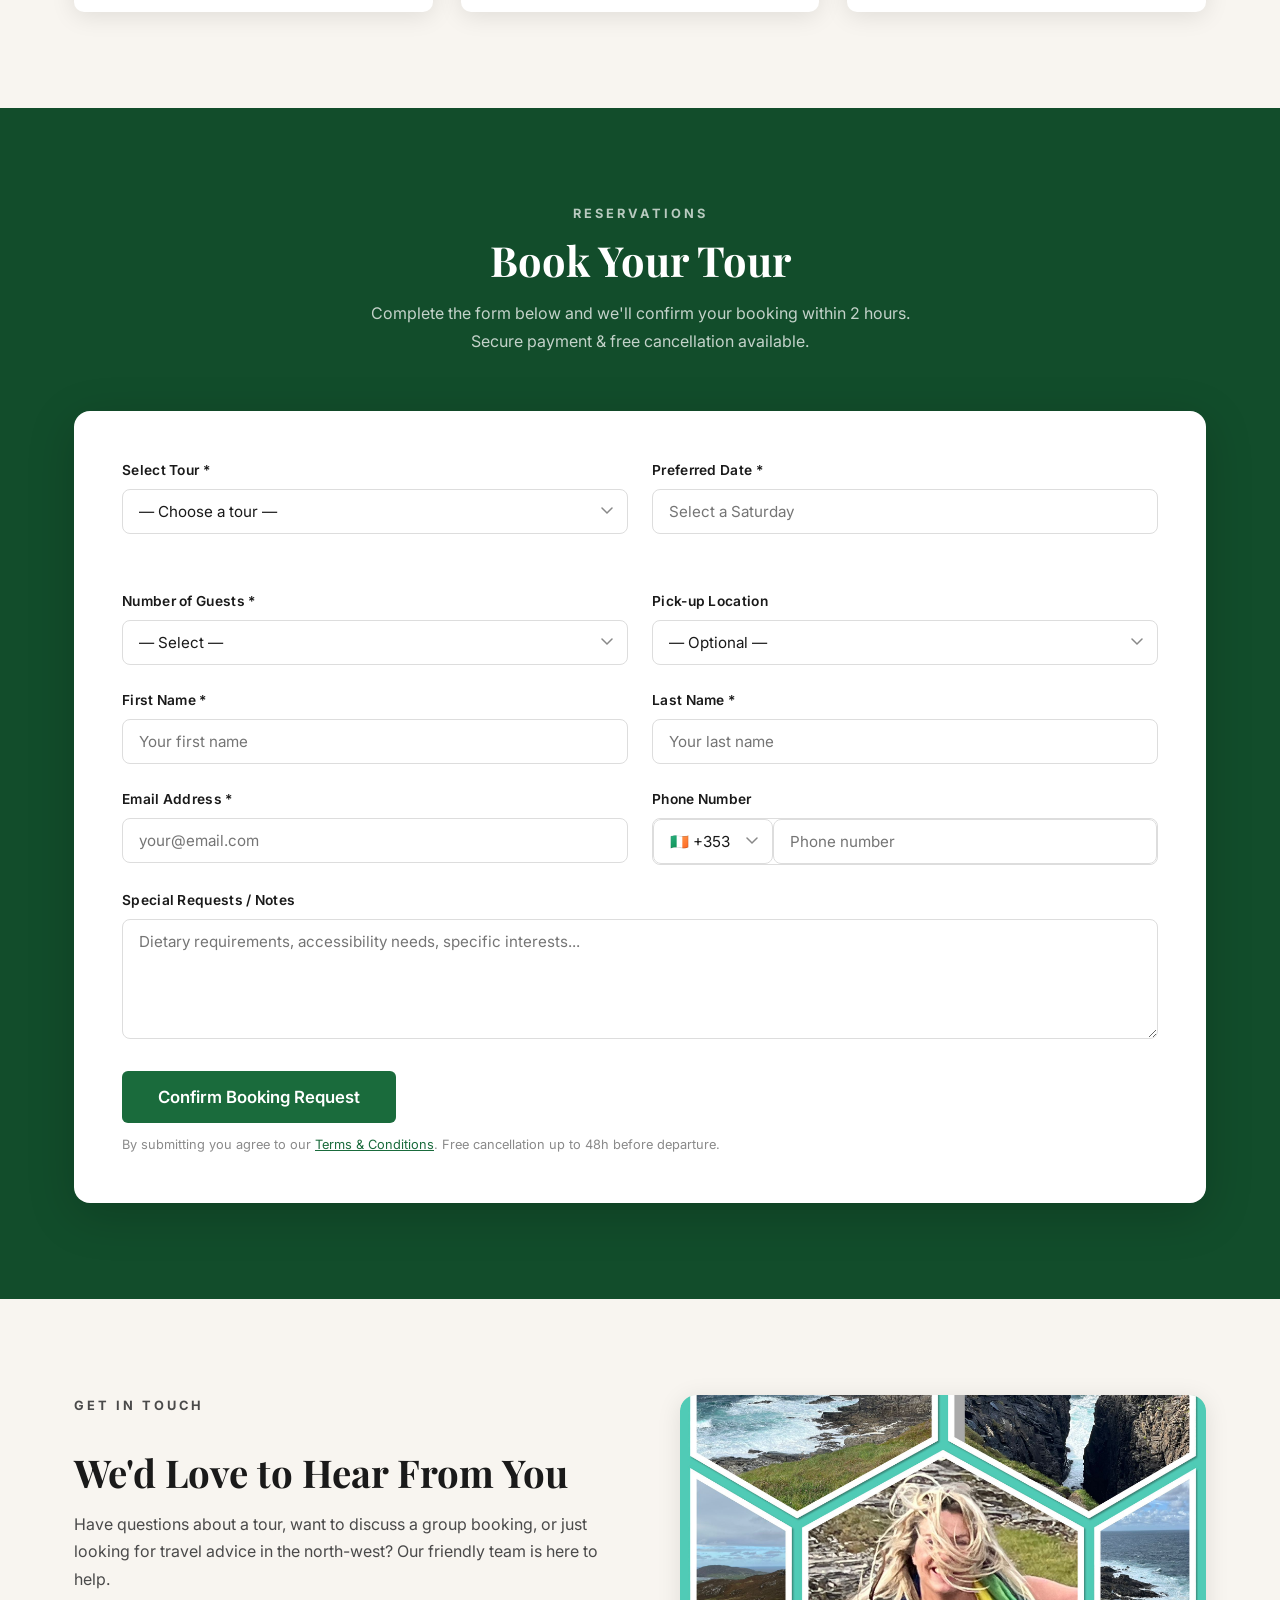
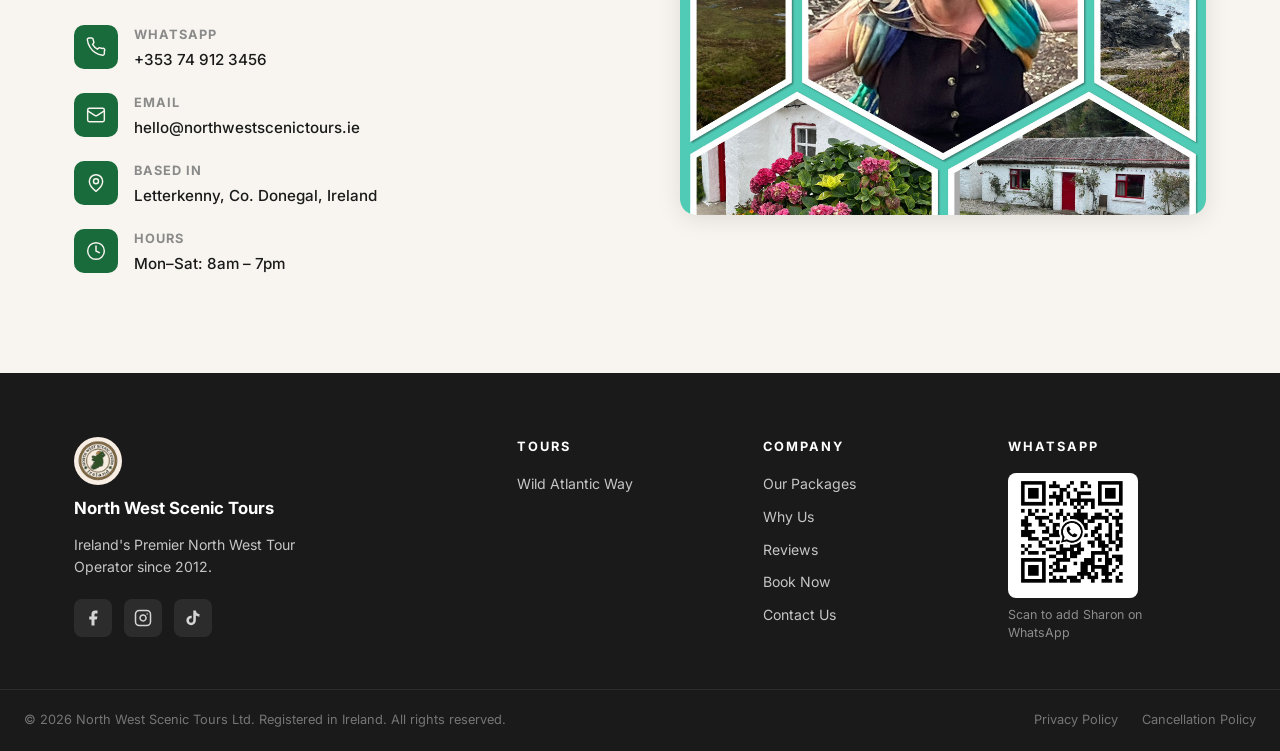
==== commit a5ac3911: "Add Airtable booking system with 18-person capacity per Saturday - Netlify Functions: check-availabi" ====
--- a/index.html
+++ b/index.html
@@ -160,8 +160,7 @@
         <h2>Book Your Tour</h2>
         <p class="section-sub">Complete the form below and we'll confirm your booking within 2 hours. Secure payment &amp; free cancellation available.</p>
       </div>
-      <form class="booking-form" id="bookingForm" name="booking" method="POST" action="/thankyou.html" data-netlify="true">
-        <input type="hidden" name="form-name" value="booking">
+      <form class="booking-form" id="bookingForm" novalidate>
         <div class="booking-form__grid">
 
           <div class="form-group">
@@ -175,6 +174,7 @@
           <div class="form-group">
             <label for="tourDate">Preferred Date *</label>
             <input type="text" id="tourDate" name="date" placeholder="Select a Saturday" required />
+            <p id="availabilityMsg" class="availability-msg"></p>
           </div>
 
           <div class="form-group">
--- a/styles.css
+++ b/styles.css
@@ -656,6 +656,10 @@
   padding-right: 40px;
   cursor: pointer;
 }
+.availability-msg { font-size: .82rem; margin-top: 6px; min-height: 18px; }
+.availability-msg--ok { color: var(--green); }
+.availability-msg--full { color: #c0392b; font-weight: 600; }
+.form-error { color: #c0392b; font-size: .88rem; margin-bottom: 12px; }
 .booking-form__summary {
   margin-top: 28px;
 }
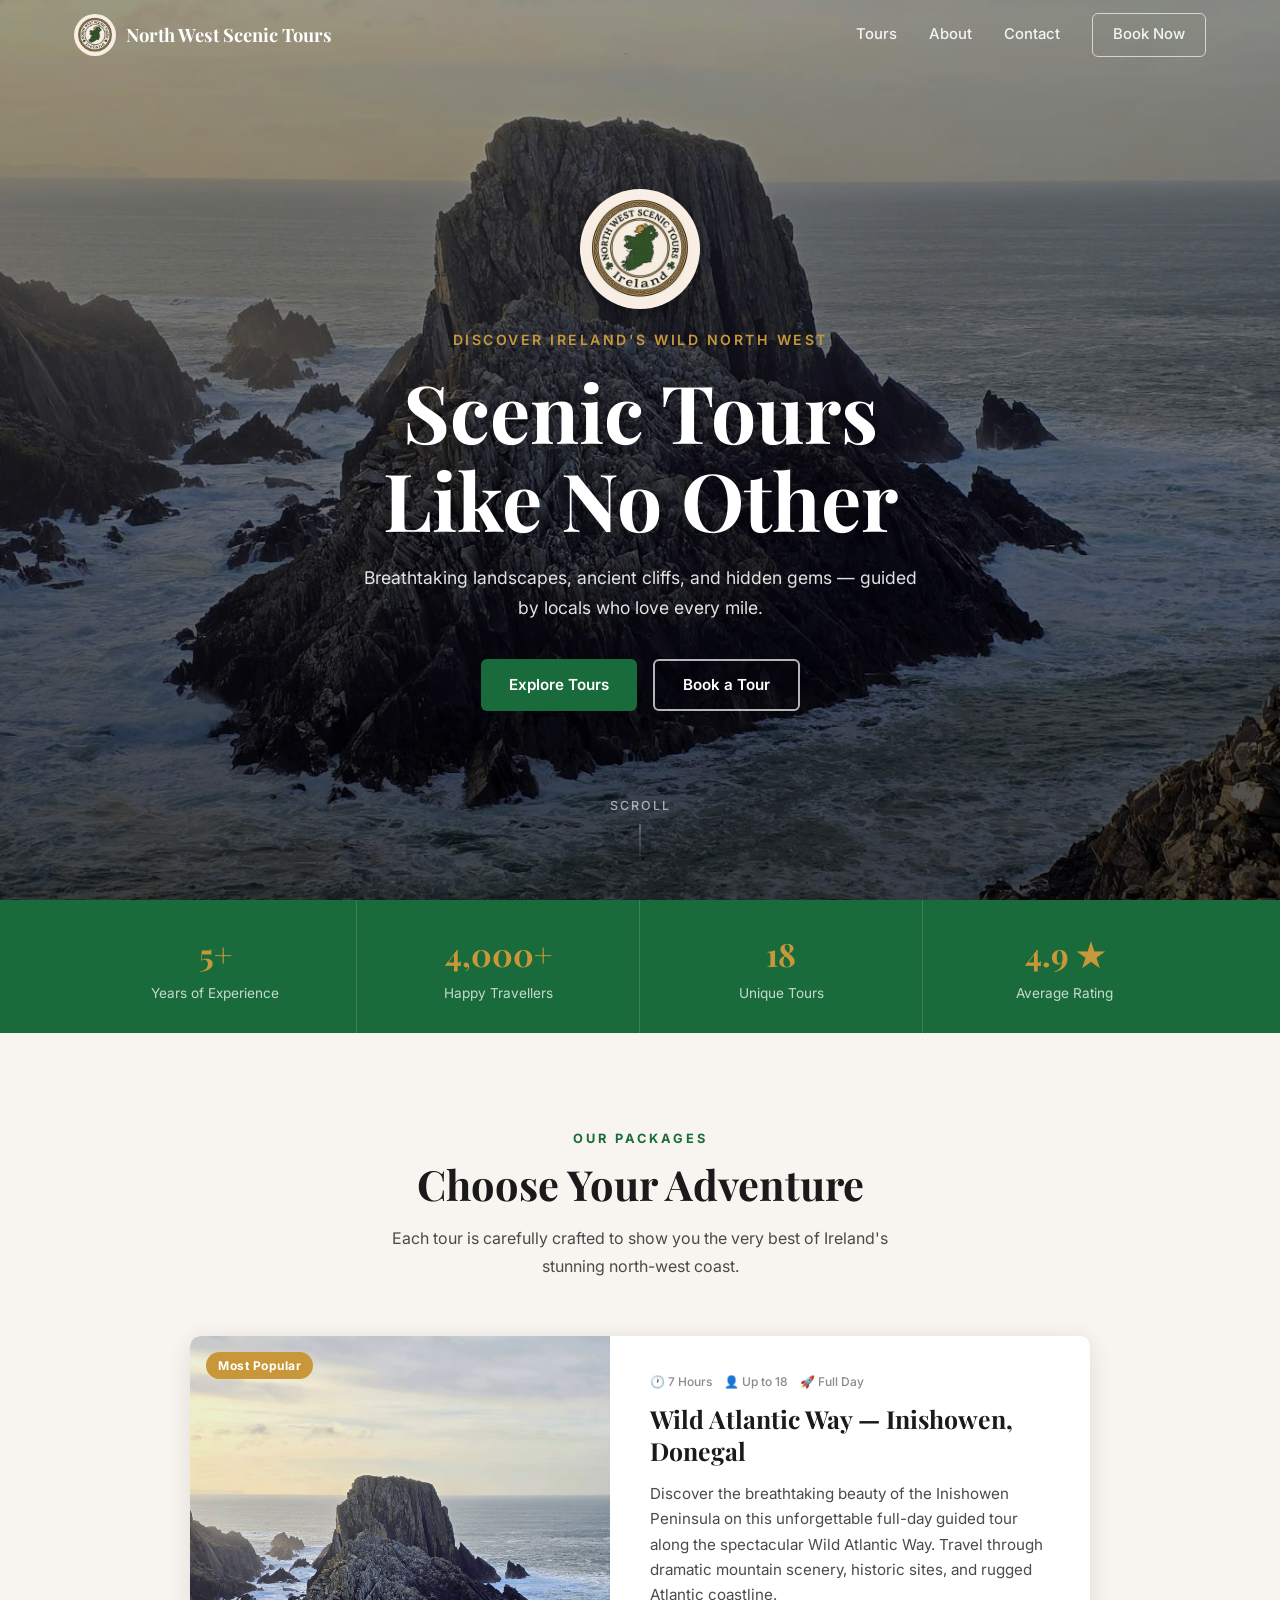
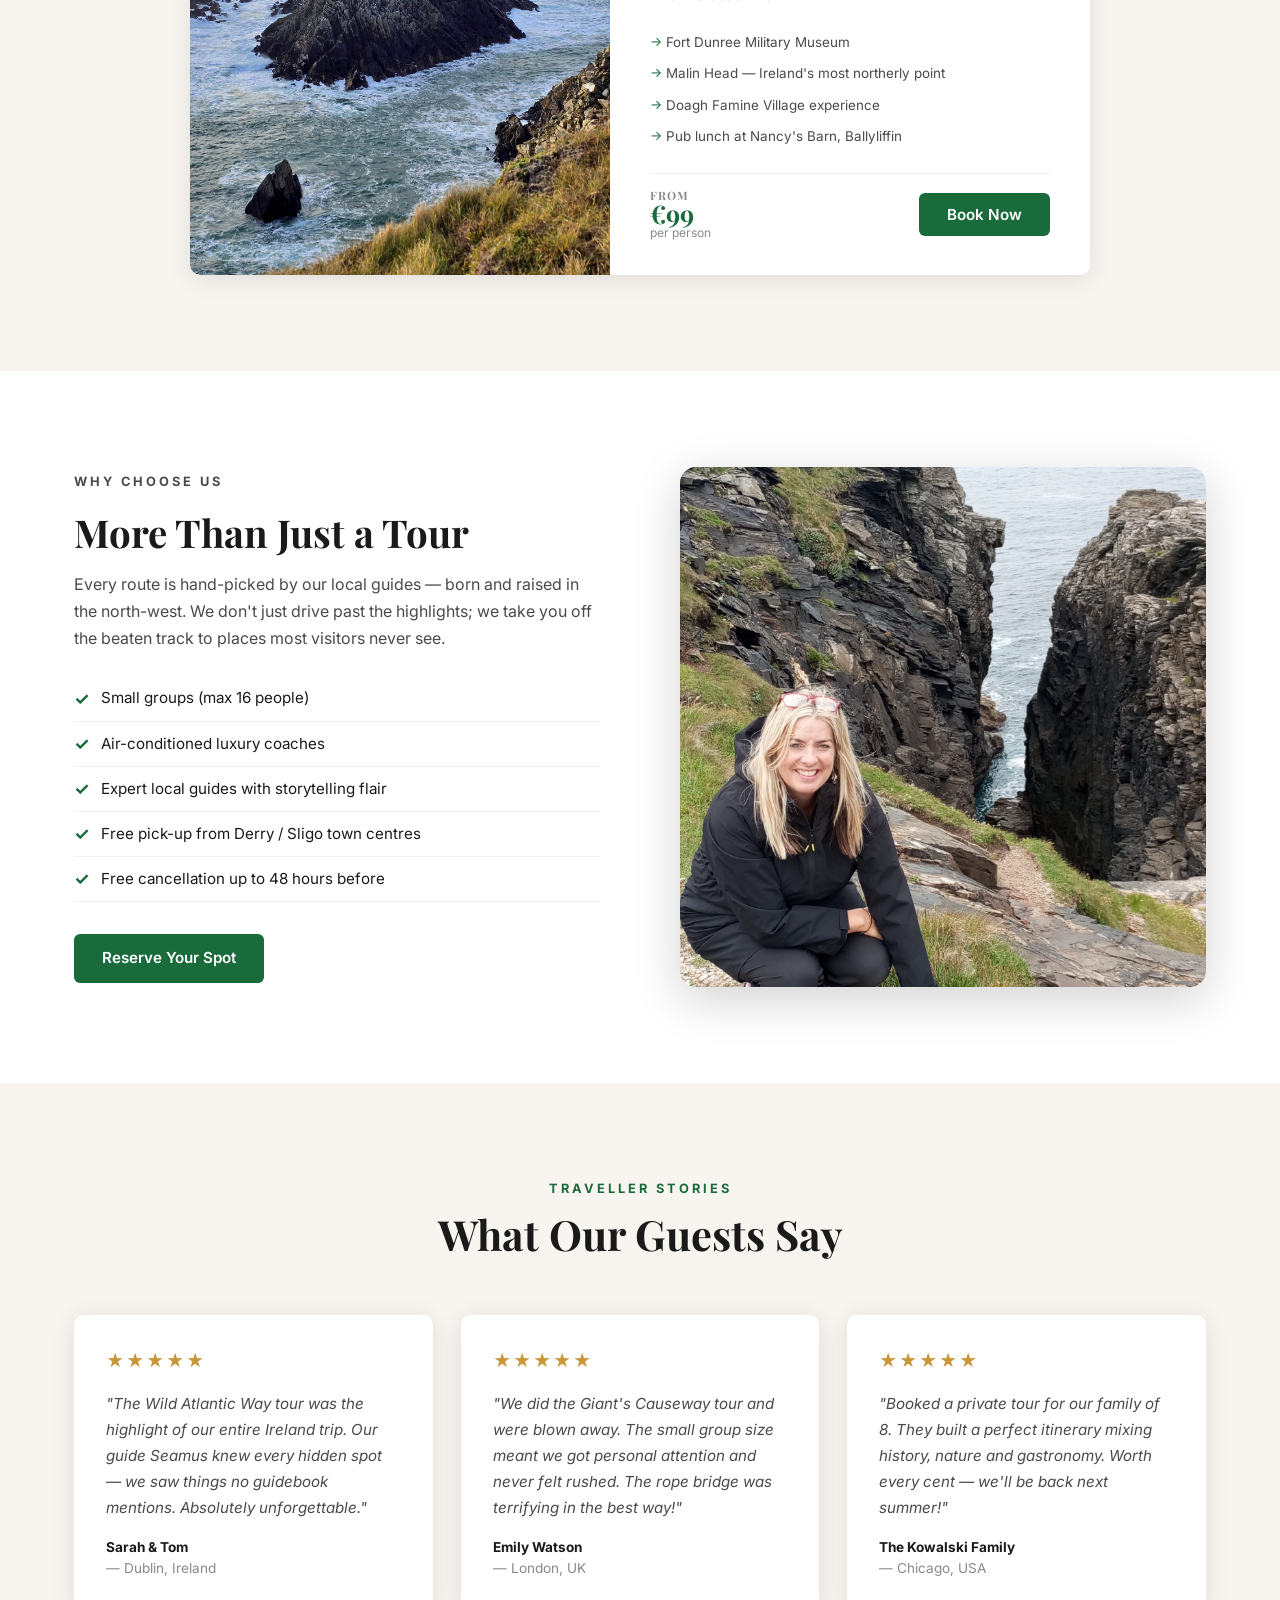
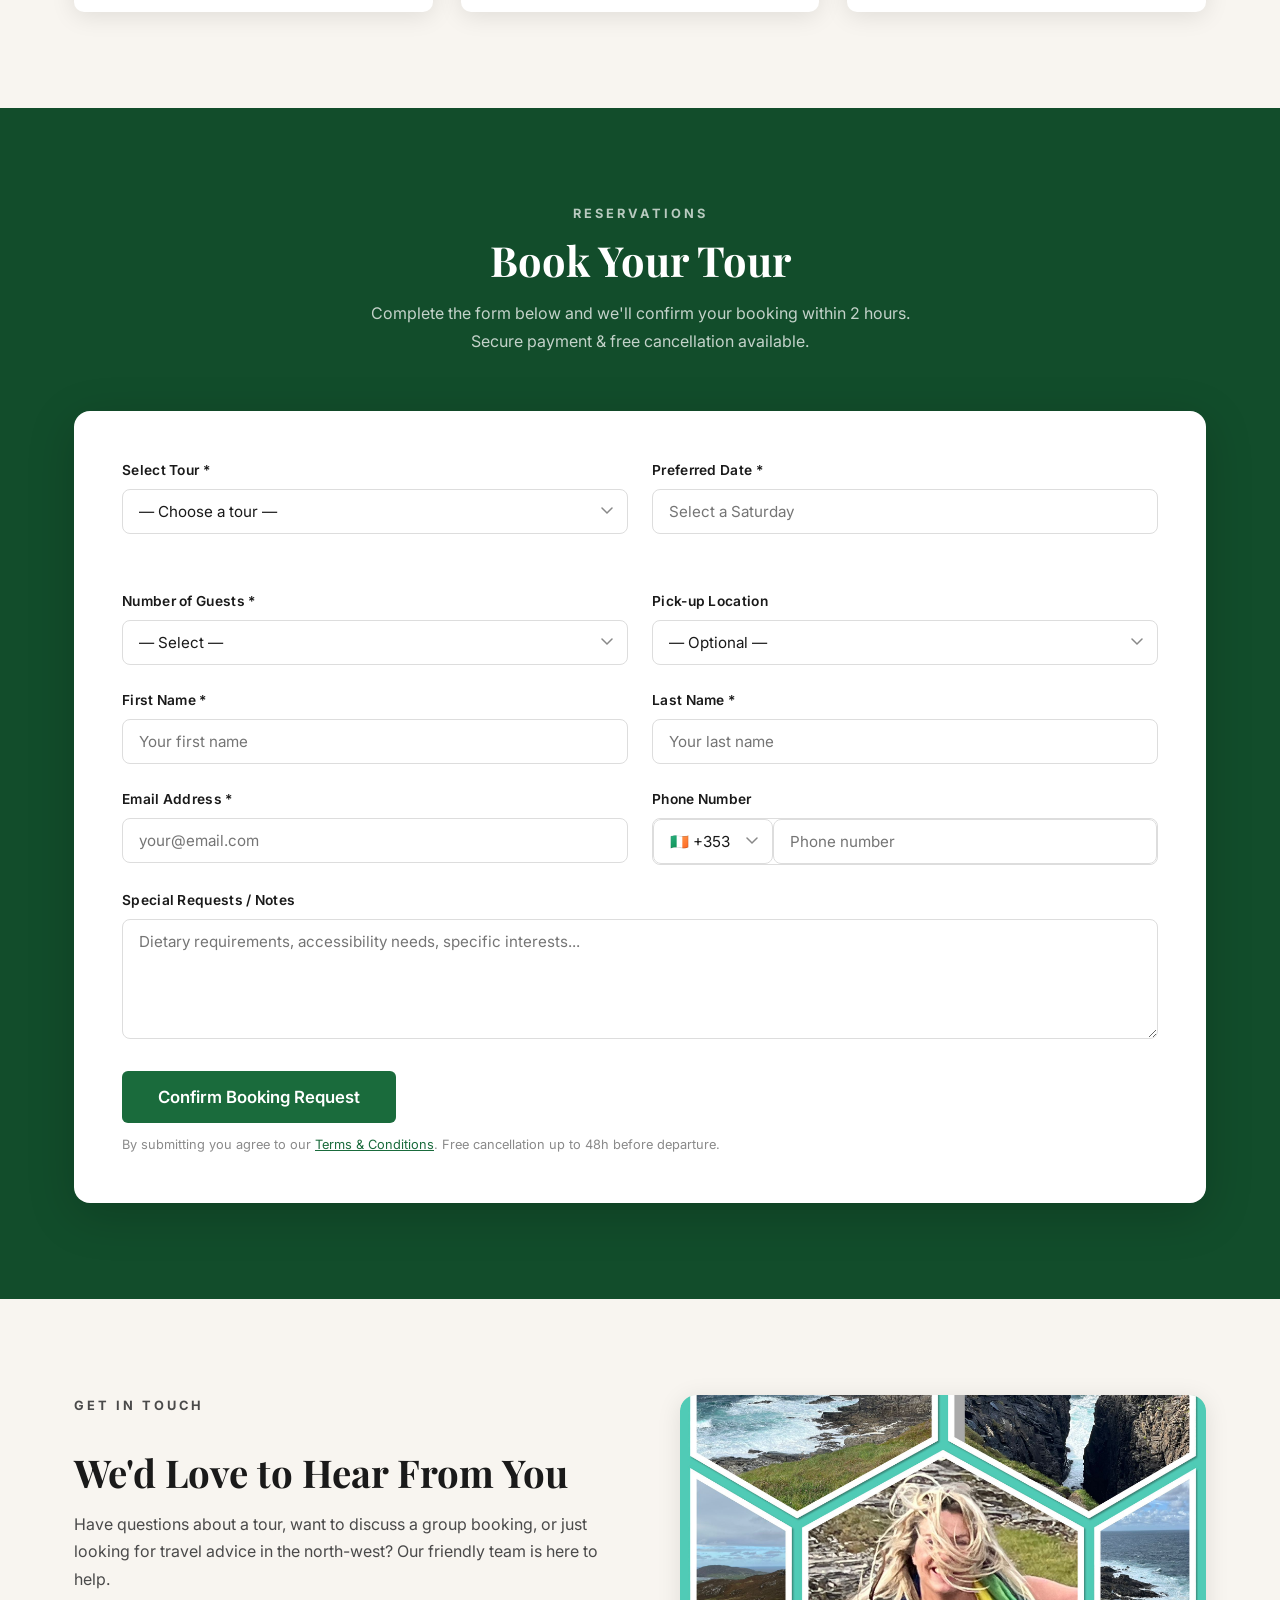
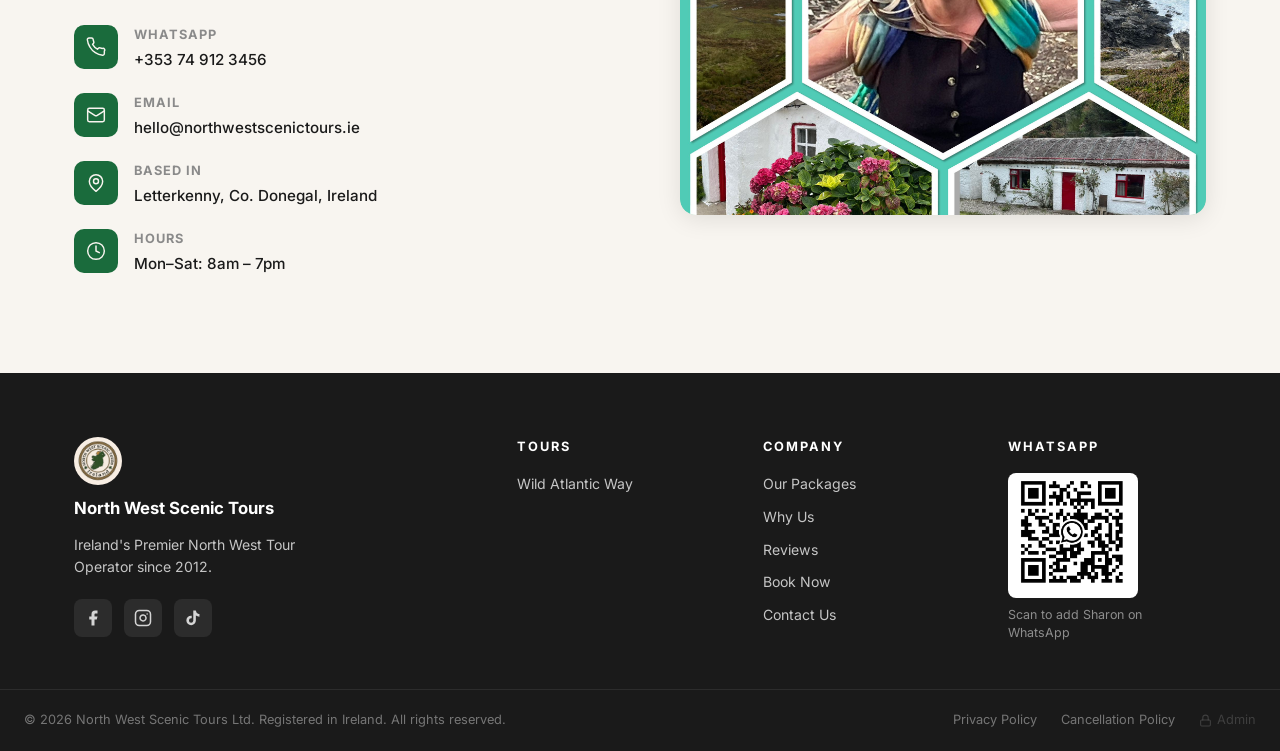
==== commit 91e41db5: "Add subtle Admin login link to footer bottom bar Co-Authored-By: Claude Sonnet 4.6 <noreply@anthropi" ====
--- a/index.html
+++ b/index.html
@@ -374,6 +374,10 @@
       <div class="footer__bottom-links">
         <a href="#">Privacy Policy</a>
         <a href="#">Cancellation Policy</a>
+        <a href="/admin" class="footer__admin-link">
+          <svg xmlns="http://www.w3.org/2000/svg" width="13" height="13" viewBox="0 0 24 24" fill="none" stroke="currentColor" stroke-width="2" stroke-linecap="round" stroke-linejoin="round"><rect x="3" y="11" width="18" height="11" rx="2" ry="2"/><path d="M7 11V7a5 5 0 0 1 10 0v4"/></svg>
+          Admin
+        </a>
       </div>
     </div>
   </footer>
--- a/styles.css
+++ b/styles.css
@@ -787,6 +787,11 @@
   font-size: .8rem;
   color: rgba(255,255,255,.4);
 }
+.footer__admin-link {
+  display: flex; align-items: center; gap: 5px;
+  opacity: .4; transition: opacity .2s;
+}
+.footer__admin-link:hover { opacity: 1; }
 .footer__bottom-links {
   display: flex;
   gap: 24px;
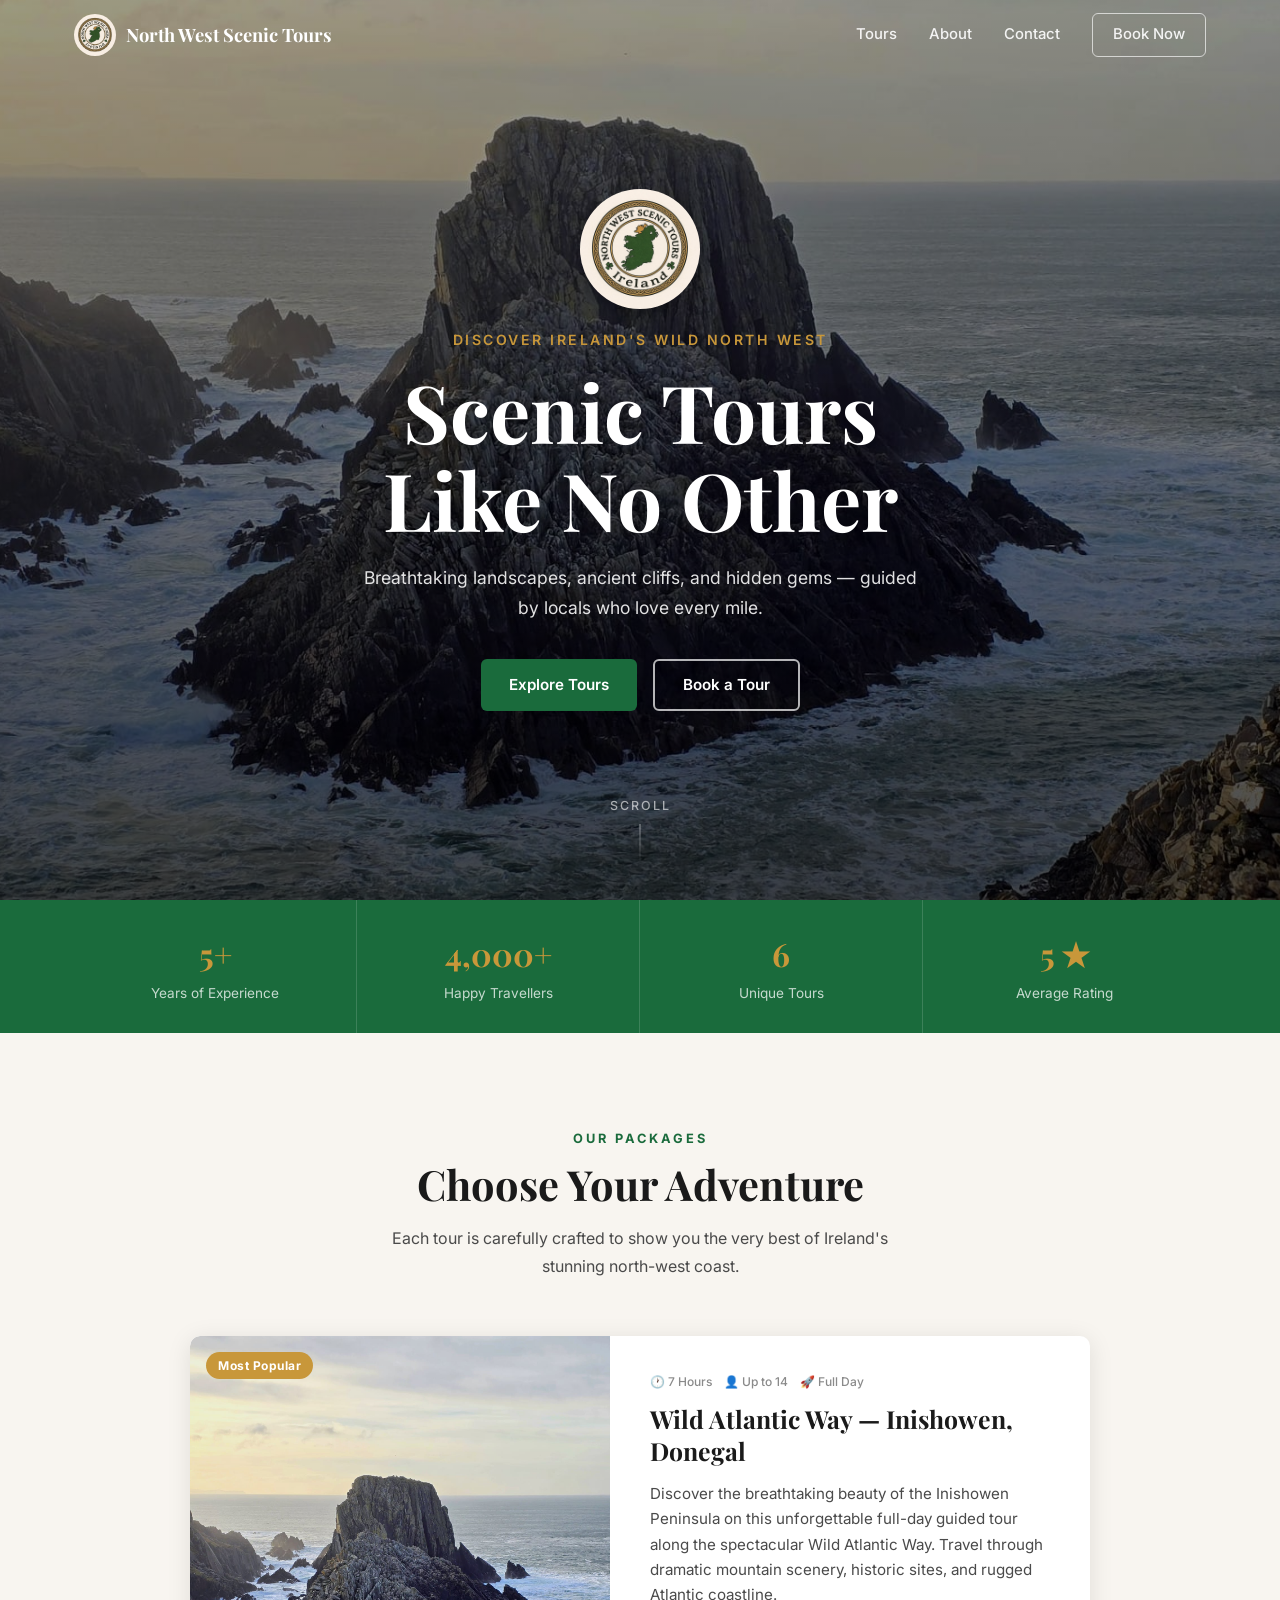
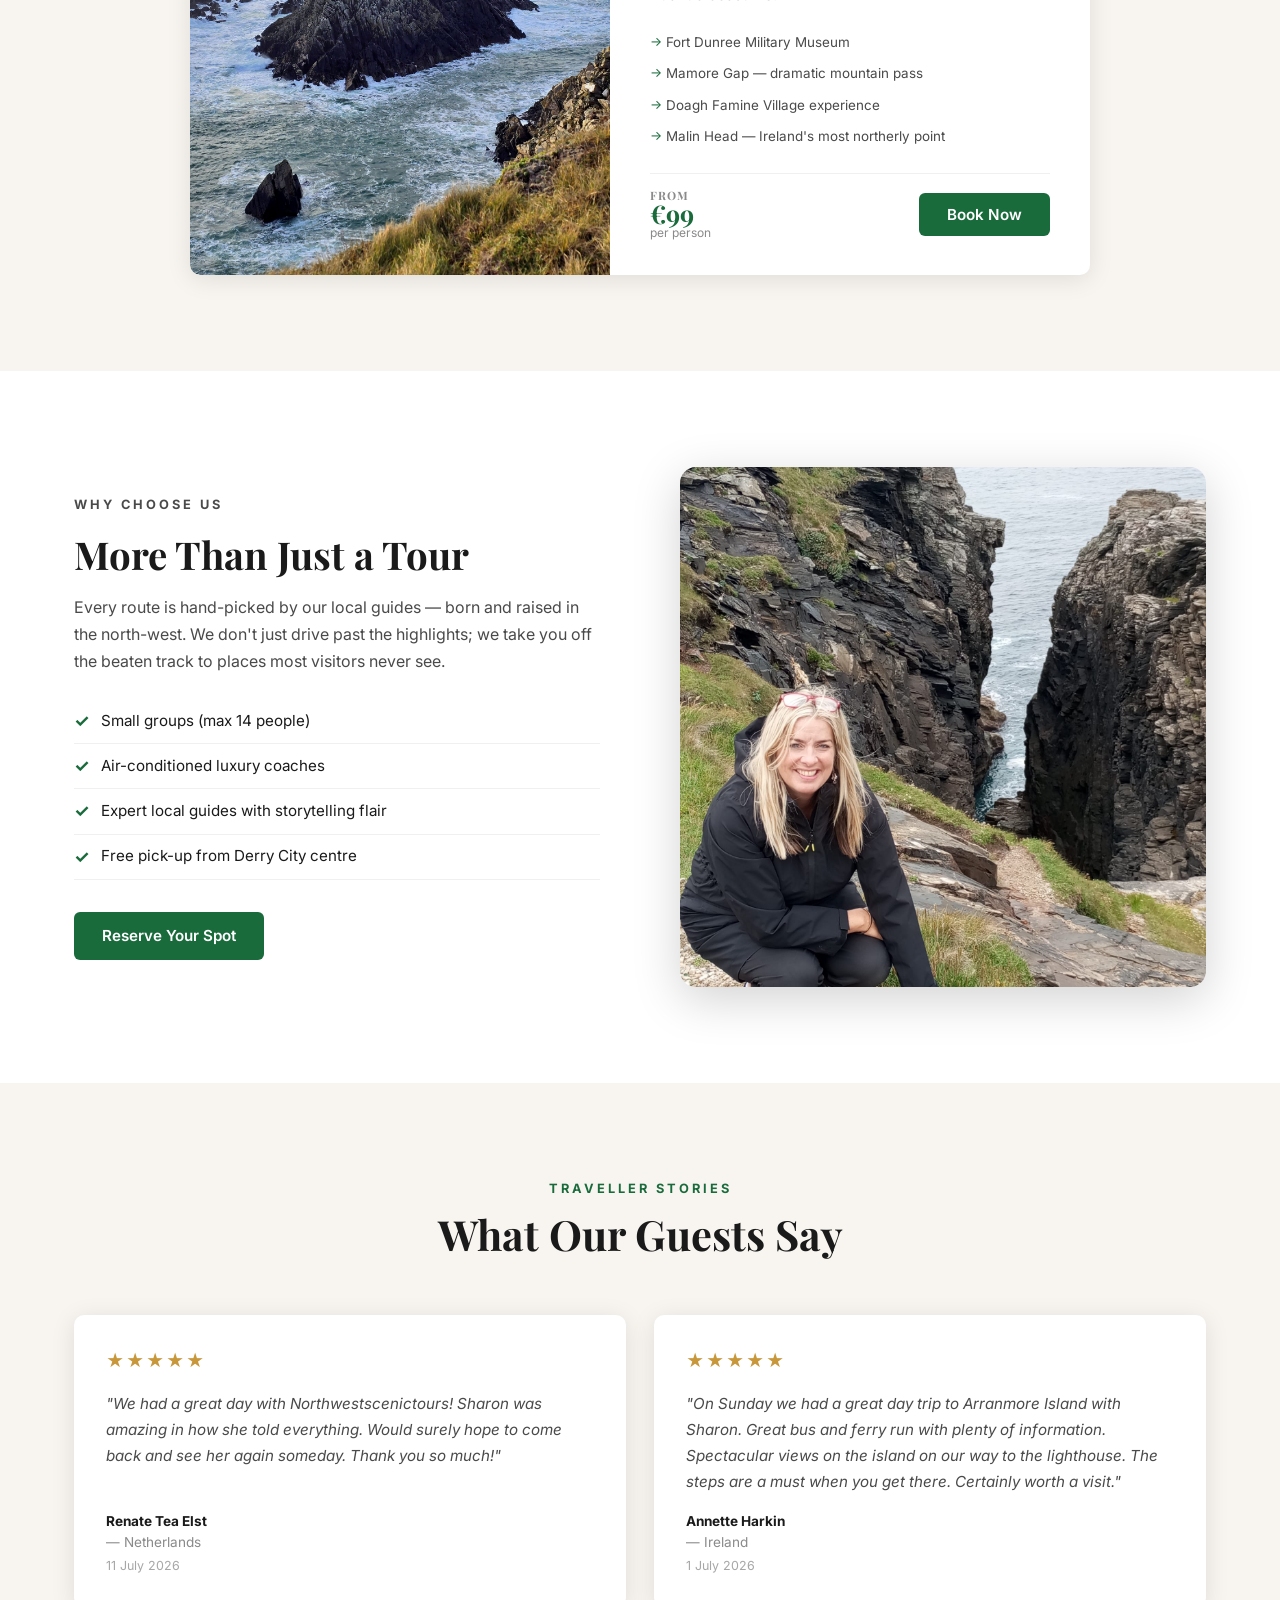
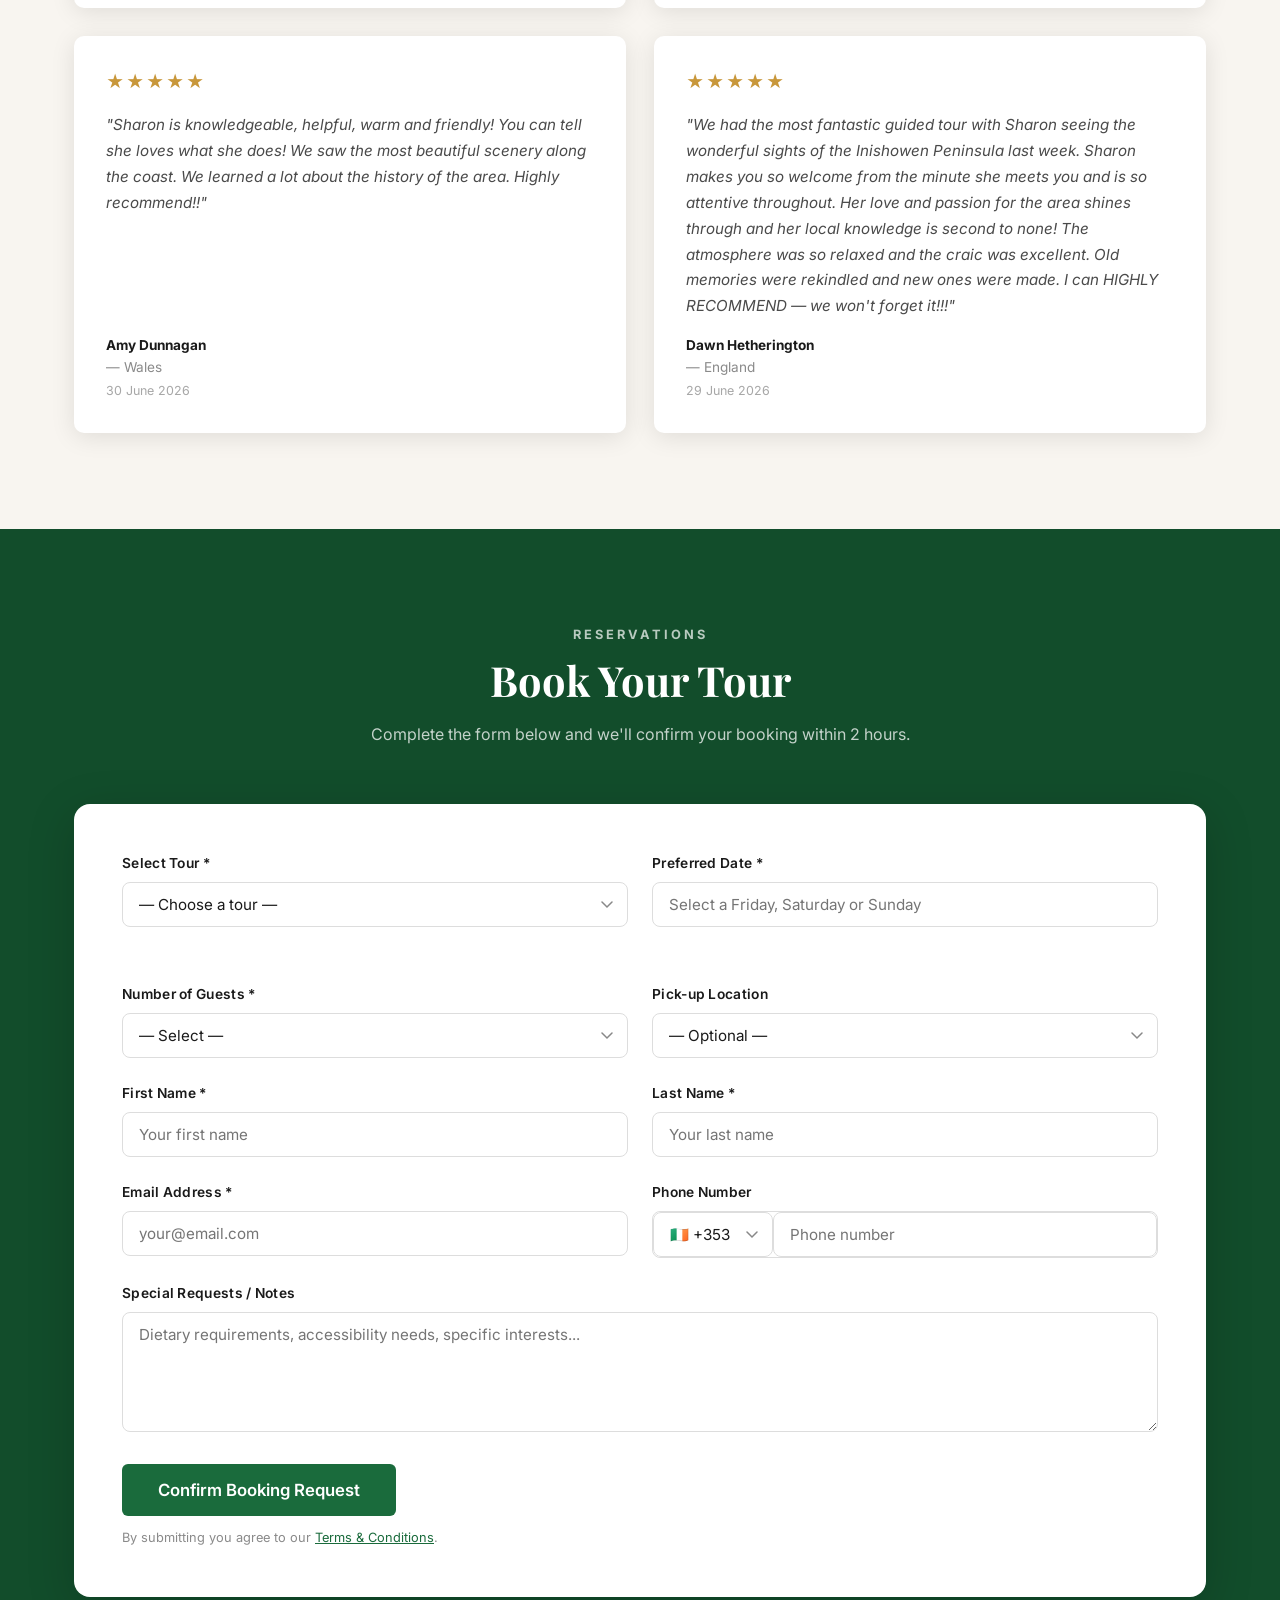
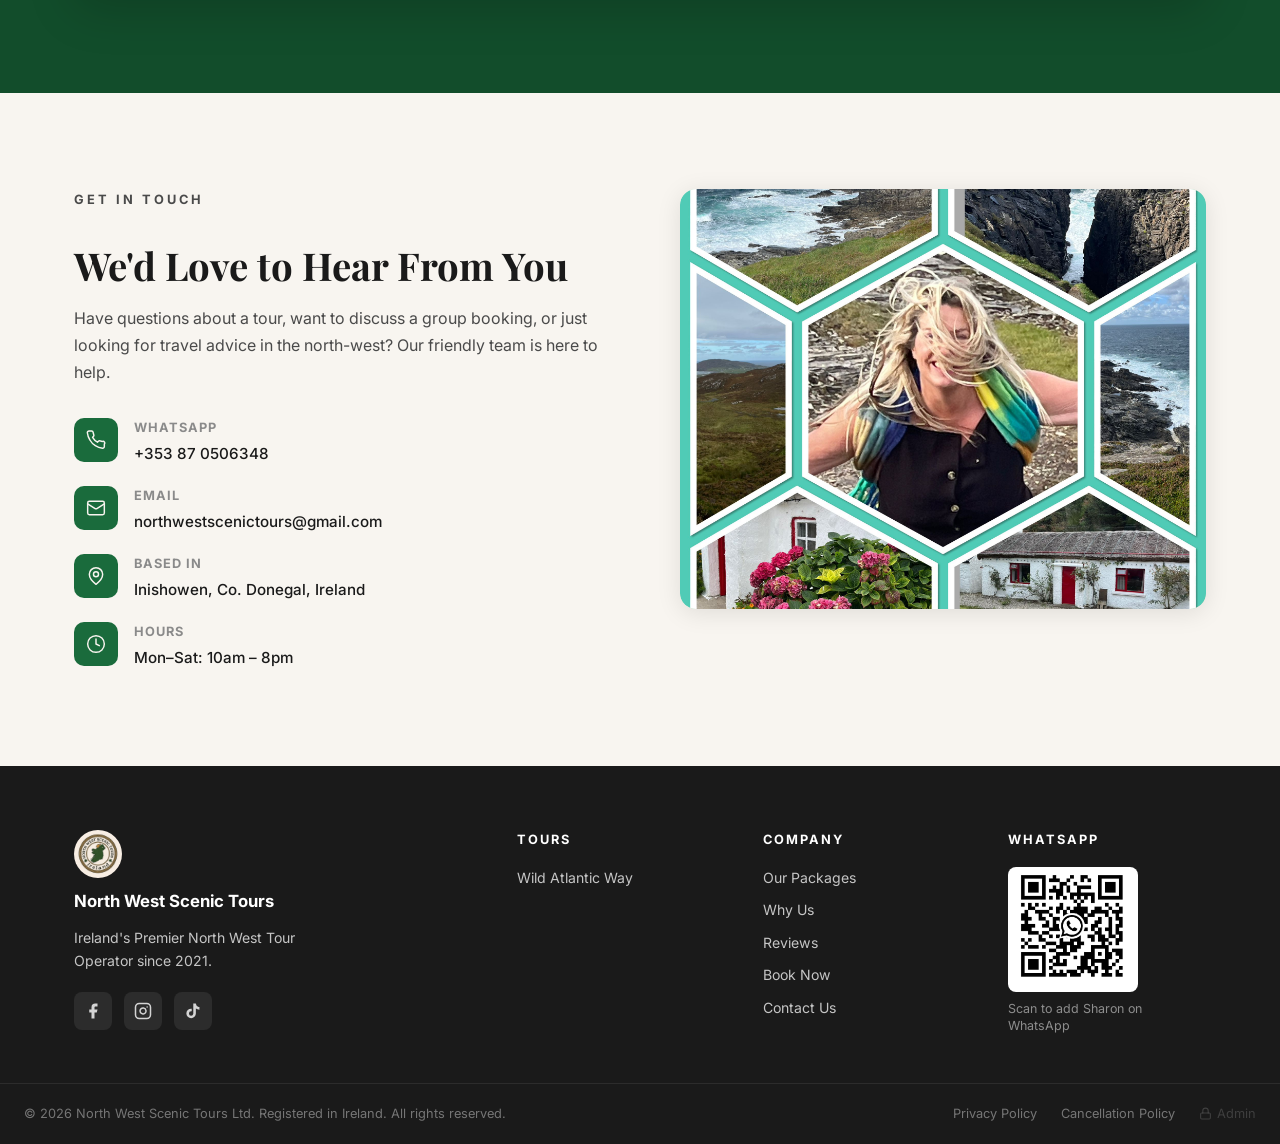
==== commit 831a57a5: "Site updates from client edit doc - Stats: 6 unique tours, 5-star rating - Group size 14 across all " ====
--- a/index.html
+++ b/index.html
@@ -61,8 +61,8 @@
     <div class="stats__inner">
       <div class="stats__item"><strong>5+</strong><span>Years of Experience</span></div>
       <div class="stats__item"><strong>4,000+</strong><span>Happy Travellers</span></div>
-      <div class="stats__item"><strong>18</strong><span>Unique Tours</span></div>
-      <div class="stats__item"><strong>4.9 ★</strong><span>Average Rating</span></div>
+      <div class="stats__item"><strong>6</strong><span>Unique Tours</span></div>
+      <div class="stats__item"><strong>5 ★</strong><span>Average Rating</span></div>
     </div>
   </div>
 
@@ -83,16 +83,16 @@
           <div class="tour-card__body">
             <div class="tour-card__meta">
               <span>&#128336; 7 Hours</span>
-              <span>&#128100; Up to 18</span>
+              <span>&#128100; Up to 14</span>
               <span>&#128640; Full Day</span>
             </div>
             <h3>Wild Atlantic Way — Inishowen, Donegal</h3>
             <p>Discover the breathtaking beauty of the Inishowen Peninsula on this unforgettable full-day guided tour along the spectacular Wild Atlantic Way. Travel through dramatic mountain scenery, historic sites, and rugged Atlantic coastline.</p>
             <ul class="tour-card__highlights">
               <li>Fort Dunree Military Museum</li>
+              <li>Mamore Gap — dramatic mountain pass</li>
+              <li>Doagh Famine Village experience</li>
               <li>Malin Head — Ireland's most northerly point</li>
-              <li>Doagh Famine Village experience</li>
-              <li>Pub lunch at Nancy's Barn, Ballyliffin</li>
             </ul>
             <div class="tour-card__footer">
               <div class="tour-card__price"><span>From</span> €99 <small>per person</small></div>
@@ -113,11 +113,10 @@
         <h2>More Than Just a Tour</h2>
         <p>Every route is hand-picked by our local guides — born and raised in the north-west. We don't just drive past the highlights; we take you off the beaten track to places most visitors never see.</p>
         <ul class="experience__list">
-          <li><span>&#10003;</span> Small groups (max 16 people)</li>
+          <li><span>&#10003;</span> Small groups (max 14 people)</li>
           <li><span>&#10003;</span> Air-conditioned luxury coaches</li>
           <li><span>&#10003;</span> Expert local guides with storytelling flair</li>
-          <li><span>&#10003;</span> Free pick-up from Derry / Sligo town centres</li>
-          <li><span>&#10003;</span> Free cancellation up to 48 hours before</li>
+          <li><span>&#10003;</span> Free pick-up from Derry City centre</li>
         </ul>
         <a href="#booking" class="btn btn--primary">Reserve Your Spot</a>
       </div>
@@ -135,18 +134,23 @@
       <div class="testimonials__grid">
         <blockquote class="testimonial">
           <div class="testimonial__stars">&#9733;&#9733;&#9733;&#9733;&#9733;</div>
-          <p>"The Wild Atlantic Way tour was the highlight of our entire Ireland trip. Our guide Seamus knew every hidden spot — we saw things no guidebook mentions. Absolutely unforgettable."</p>
-          <footer><strong>Sarah &amp; Tom</strong> — Dublin, Ireland</footer>
+          <p>"We had a great day with Northwestscenictours! Sharon was amazing in how she told everything. Would surely hope to come back and see her again someday. Thank you so much!"</p>
+          <footer><strong>Renate Tea Elst</strong> — Netherlands <span class="testimonial__date">11 July 2026</span></footer>
         </blockquote>
         <blockquote class="testimonial">
           <div class="testimonial__stars">&#9733;&#9733;&#9733;&#9733;&#9733;</div>
-          <p>"We did the Giant's Causeway tour and were blown away. The small group size meant we got personal attention and never felt rushed. The rope bridge was terrifying in the best way!"</p>
-          <footer><strong>Emily Watson</strong> — London, UK</footer>
+          <p>"On Sunday we had a great day trip to Arranmore Island with Sharon. Great bus and ferry run with plenty of information. Spectacular views on the island on our way to the lighthouse. The steps are a must when you get there. Certainly worth a visit."</p>
+          <footer><strong>Annette Harkin</strong> — Ireland <span class="testimonial__date">1 July 2026</span></footer>
         </blockquote>
         <blockquote class="testimonial">
           <div class="testimonial__stars">&#9733;&#9733;&#9733;&#9733;&#9733;</div>
-          <p>"Booked a private tour for our family of 8. They built a perfect itinerary mixing history, nature and gastronomy. Worth every cent — we'll be back next summer!"</p>
-          <footer><strong>The Kowalski Family</strong> — Chicago, USA</footer>
+          <p>"Sharon is knowledgeable, helpful, warm and friendly! You can tell she loves what she does! We saw the most beautiful scenery along the coast. We learned a lot about the history of the area. Highly recommend!!"</p>
+          <footer><strong>Amy Dunnagan</strong> — Wales <span class="testimonial__date">30 June 2026</span></footer>
+        </blockquote>
+        <blockquote class="testimonial">
+          <div class="testimonial__stars">&#9733;&#9733;&#9733;&#9733;&#9733;</div>
+          <p>"We had the most fantastic guided tour with Sharon seeing the wonderful sights of the Inishowen Peninsula last week. Sharon makes you so welcome from the minute she meets you and is so attentive throughout. Her love and passion for the area shines through and her local knowledge is second to none! The atmosphere was so relaxed and the craic was excellent. Old memories were rekindled and new ones were made. I can HIGHLY RECOMMEND — we won't forget it!!!"</p>
+          <footer><strong>Dawn Hetherington</strong> — England <span class="testimonial__date">29 June 2026</span></footer>
         </blockquote>
       </div>
     </div>
@@ -158,7 +162,7 @@
       <div class="section-header section-header--light">
         <p class="section-eyebrow">Reservations</p>
         <h2>Book Your Tour</h2>
-        <p class="section-sub">Complete the form below and we'll confirm your booking within 2 hours. Secure payment &amp; free cancellation available.</p>
+        <p class="section-sub">Complete the form below and we'll confirm your booking within 2 hours.</p>
       </div>
       <form class="booking-form" id="bookingForm" novalidate>
         <div class="booking-form__grid">
@@ -173,7 +177,7 @@
 
           <div class="form-group">
             <label for="tourDate">Preferred Date *</label>
-            <input type="text" id="tourDate" name="date" placeholder="Select a Saturday" required />
+            <input type="text" id="tourDate" name="date" placeholder="Select a Friday, Saturday or Sunday" required />
             <p id="availabilityMsg" class="availability-msg"></p>
           </div>
 
@@ -197,10 +201,9 @@
             <label for="pickup">Pick-up Location</label>
             <select id="pickup" name="pickup">
               <option value="">— Optional —</option>
-              <option>Derry / Londonderry City Centre</option>
-              <option>Sligo Town Centre</option>
-              <option>Donegal Town</option>
-              <option>Letterkenny Town Centre</option>
+              <option>Derry Guildhall</option>
+              <option>Carndonagh Library Car Park</option>
+              <option>Buncrana Tourist Office</option>
               <option>Hotel / B&amp;B (specify in notes)</option>
             </select>
           </div>
@@ -274,7 +277,7 @@
 
         <div class="booking-form__actions">
           <button type="submit" class="btn btn--primary btn--lg">Confirm Booking Request</button>
-          <p class="booking-form__terms">By submitting you agree to our <a href="#">Terms &amp; Conditions</a>. Free cancellation up to 48h before departure.</p>
+          <p class="booking-form__terms">By submitting you agree to our <a href="#">Terms &amp; Conditions</a>.</p>
         </div>
       </form>
     </div>
@@ -294,7 +297,7 @@
             </span>
             <div>
               <strong>WhatsApp</strong>
-              <a href="tel:+35374912345">+353 74 912 3456</a>
+              <a href="https://wa.me/353870506348" target="_blank" rel="noopener">+353 87 0506348</a>
             </div>
           </div>
           <div class="contact__item">
@@ -303,7 +306,7 @@
             </span>
             <div>
               <strong>Email</strong>
-              <a href="mailto:hello@northwestscenictours.ie">hello@northwestscenictours.ie</a>
+              <a href="mailto:northwestscenictours@gmail.com">northwestscenictours@gmail.com</a>
             </div>
           </div>
           <div class="contact__item">
@@ -312,7 +315,7 @@
             </span>
             <div>
               <strong>Based In</strong>
-              <span>Letterkenny, Co. Donegal, Ireland</span>
+              <span>Inishowen, Co. Donegal, Ireland</span>
             </div>
           </div>
           <div class="contact__item">
@@ -321,13 +324,13 @@
             </span>
             <div>
               <strong>Hours</strong>
-              <span>Mon–Sat: 8am – 7pm</span>
+              <span>Mon–Sat: 10am – 8pm</span>
             </div>
           </div>
         </div>
       </div>
       <div class="contact__map">
-        <img src="images/figma-contact-map.png" alt="Map of Letterkenny, Co. Donegal" style="width:100%;height:100%;object-fit:cover;border-radius:16px;display:block;" />
+        <img src="images/figma-contact-map.png" alt="Map of Inishowen, Co. Donegal" style="width:100%;height:100%;object-fit:cover;border-radius:16px;display:block;" />
       </div>
     </div>
   </section>
@@ -338,7 +341,7 @@
       <div class="footer__brand">
         <img src="images/figma-logo.png" alt="North West Scenic Tours" class="footer__logo" />
         <strong>North West Scenic Tours</strong>
-        <p>Ireland's Premier North West Tour Operator since 2012.</p>
+        <p>Ireland's Premier North West Tour Operator since 2021.</p>
         <div class="footer__social">
           <a href="https://www.facebook.com/Northwestscenictours1" aria-label="Facebook" target="_blank" rel="noopener">
             <svg xmlns="http://www.w3.org/2000/svg" width="18" height="18" viewBox="0 0 24 24" fill="currentColor"><path d="M18 2h-3a5 5 0 0 0-5 5v3H7v4h3v8h4v-8h3l1-4h-4V7a1 1 0 0 1 1-1h3z"/></svg>
--- a/styles.css
+++ b/styles.css
@@ -538,7 +538,7 @@
 }
 .testimonials__grid {
   display: grid;
-  grid-template-columns: repeat(3, 1fr);
+  grid-template-columns: repeat(2, 1fr);
   gap: 28px;
 }
 .testimonial {
@@ -554,6 +554,7 @@
 .testimonial p { font-size: .95rem; color: var(--mid); line-height: 1.7; font-style: italic; flex: 1; }
 .testimonial footer { font-size: .85rem; color: var(--light); font-style: normal; }
 .testimonial footer strong { color: var(--dark); display: block; }
+.testimonial__date { display: block; margin-top: 2px; font-size: .78rem; opacity: .75; }
 
 /* ===== ABOUT ===== */
 .about { padding: 96px 0; background: white; }
